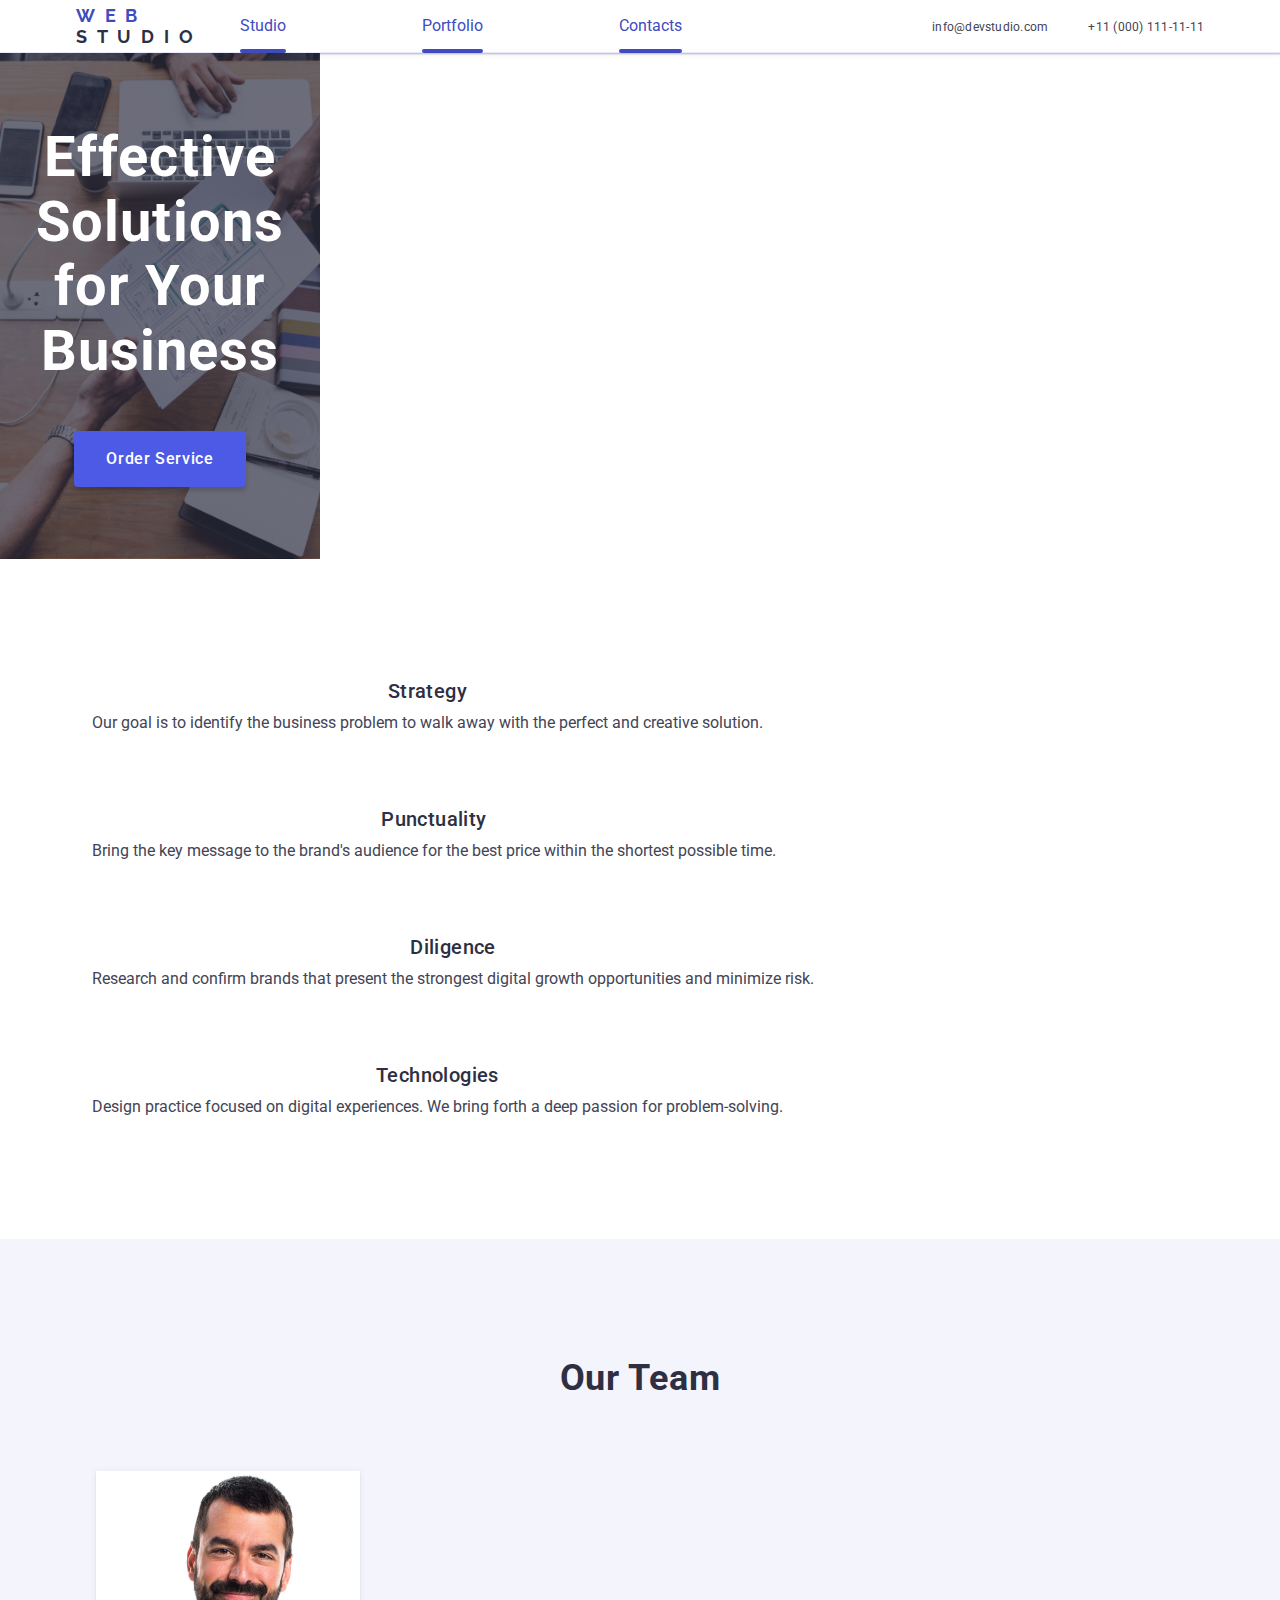
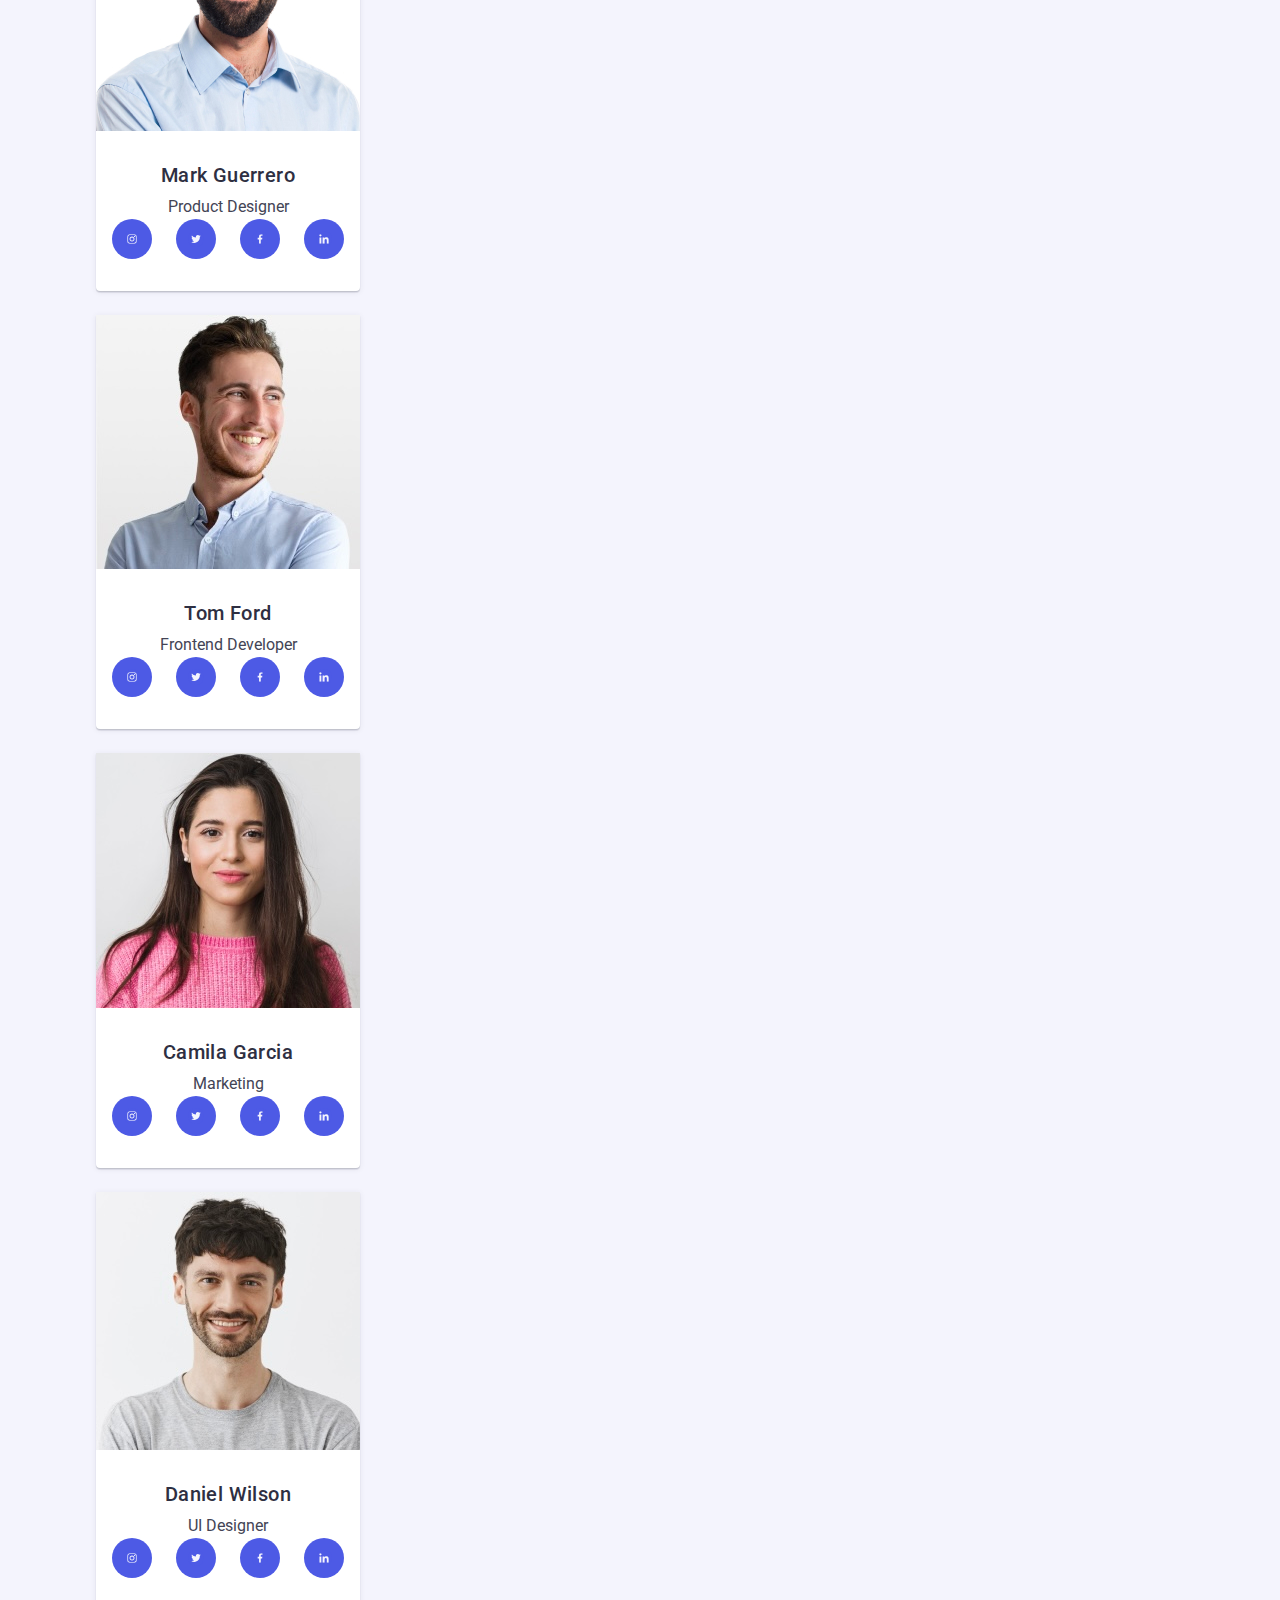
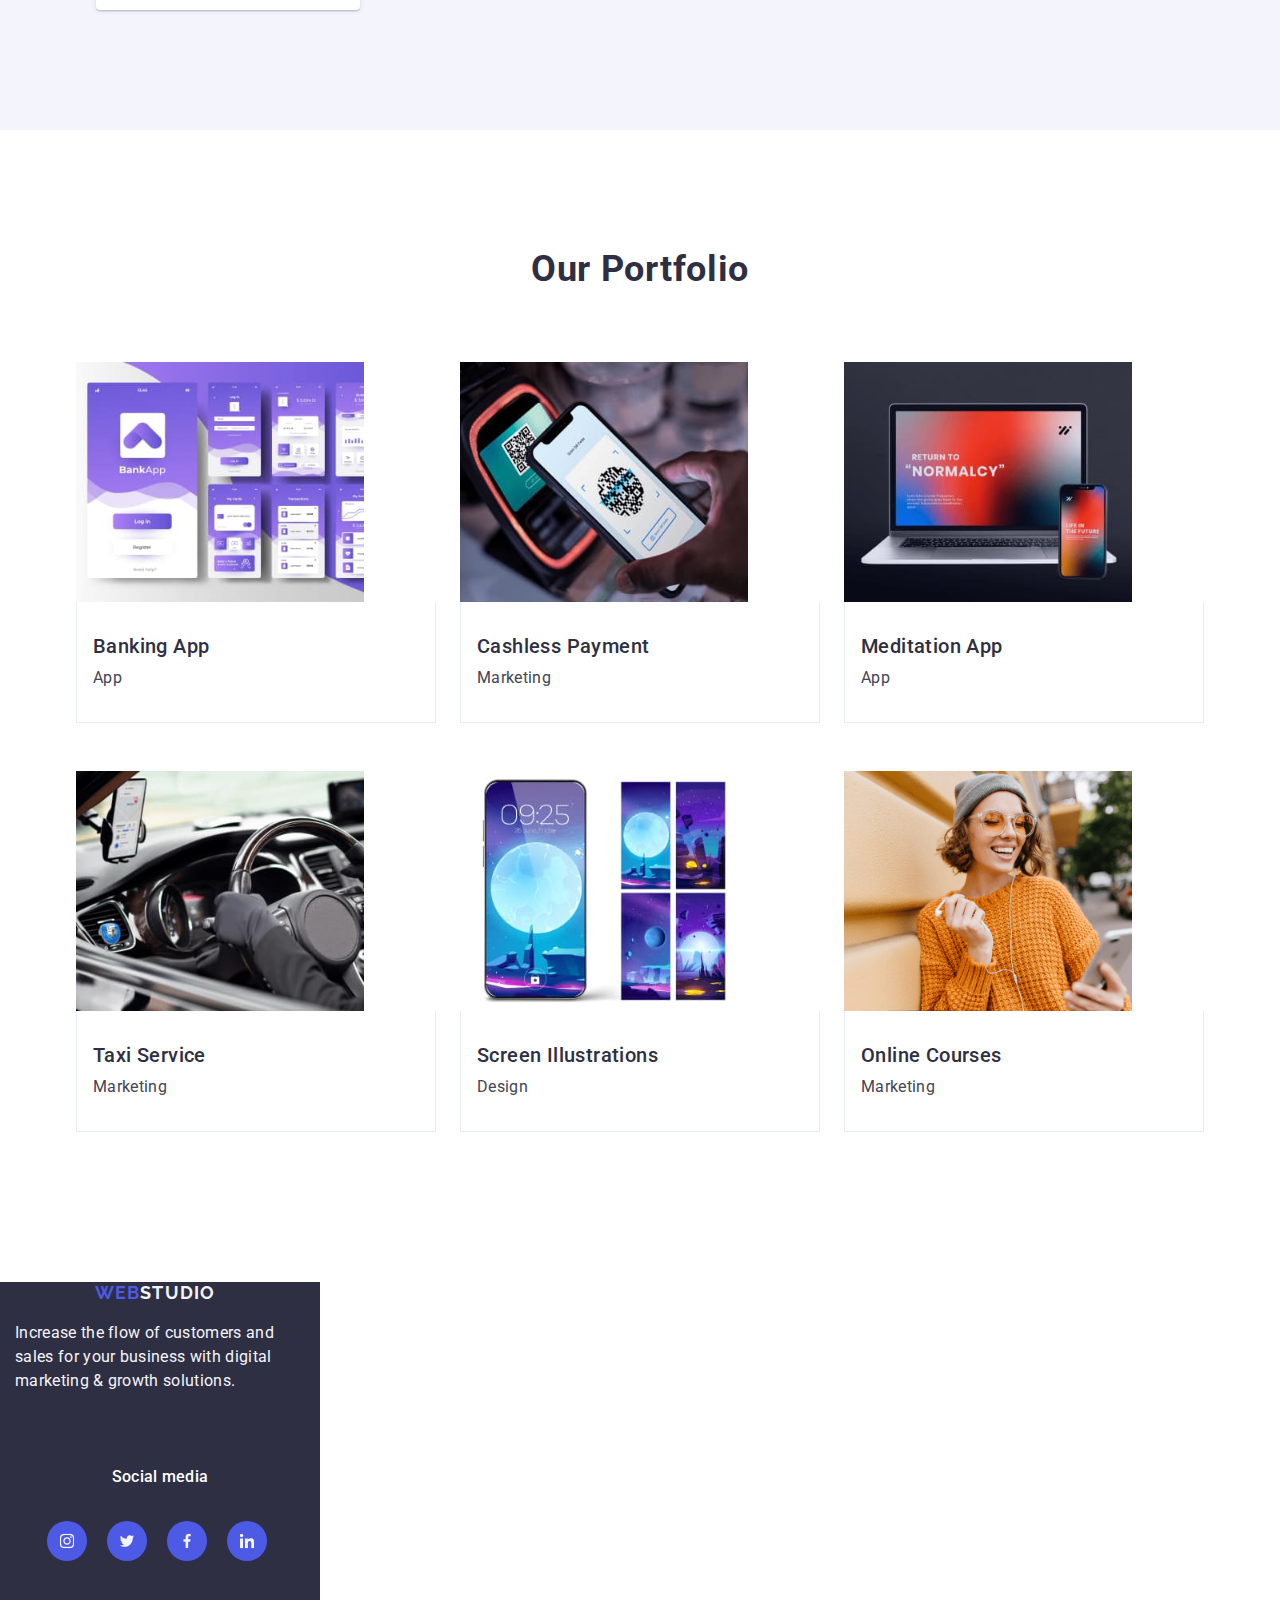
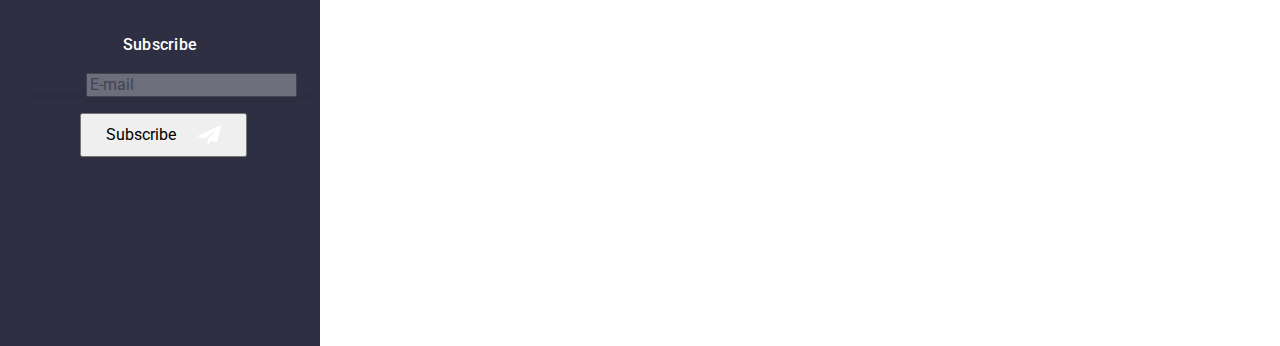
==== index.html @ b5db4ef0 "test" ====
<!DOCTYPE html>
<html lang="en">
  <head>
    <meta charset="UTF-8" />
    <meta name="viewport" content="width=device-width, initial-scale=1.0" />
    <title>WebStudio</title>
    <link rel="preconnect" href="https://fonts.googleapis.com" />
    <link rel="preconnect" href="https://fonts.gstatic.com" crossorigin />
    <link
      href="https://fonts.googleapis.com/css2?family=Raleway:wght@700&family=Roboto:wght@400;500;700&display=swap"
      rel="stylesheet"
    />
    <link
      rel="stylesheet"
      href="https://cdnjs.cloudflare.com/ajax/libs/modern-normalize/2.0.0/modern-normalize.min.css"
    />
    <link rel="stylesheet" href="./css/style.css" />
  </head>
  <body>
    <header class="header">
      <div class="container container-flex">
        <nav class="header-navigation">
          <a class="header-logo" href="./index.html">
            Web
            <span class="span-studio">Studio</span>
          </a>
          <ul class="header-list" style="margin: 0; padding: 0">
            <li class="header-item">
              <a class="header-link current" href="./index.html">Studio</a>
            </li>
            <li class="header-item">
              <a class="header-link current" href="">Portfolio</a>
            </li>
            <li class="header-item">
              <a class="header-link current" href="">Contacts</a>
            </li>
          </ul>
        </nav>
        <address class="address">
          <ul class="address-list">
            <li class="address-item">
              <a class="mailto" href="mailto:info@devstudio.com"
                >info@devstudio.com</a
              >
            </li>
            <li class="address-item">
              <a class="mailto" href="tel:+110001111111">+11 (000) 111-11-11</a>
            </li>
          </ul>
        </address>
        <button type="button" class="open-menu-btn">
          <svg width="24" height="24" viewBox="156 144 24 24">
            <use href="./images/icons.svg#menu"></use>
          </svg>
        </button>
      </div>
    </header>
    <main>
      <section class="section-header">
        <div class="container">
          <h1 class="section_title">
            Effective Solutions <br />for Your Business
          </h1>
          <button class="button-section" type="button">Order Service</button>
        </div>
      </section>
      <section class="section-two">
        <div class="container">
          <h2 class="visually-hidden">Our values</h2>
          <ul class="values-list">
            <li class="list-one">
              <div class="div-svg">
                <svg
                  viewBox="0 0 64 64"
                  width="64"
                  height="64"
                  xmlns="http://www.w3.org/2000/svg"
                >
                  <use href="./images/icons.svg#antena"></use>
                </svg>
              </div>
              <h3 class="values-title">Strategy</h3>
              <p class="values-paragraph">
                Our goal is to identify the business problem to walk away with
                the perfect and creative solution.
              </p>
            </li>
            <li class="list-one">
              <div class="div-svg">
                <svg
                  viewBox="64 0 64 64"
                  width="64"
                  height="64"
                  xmlns="http://www.w3.org/2000/svg"
                >
                  <use href="./images/icons.svg#cosmonaut"></use>
                </svg>
              </div>
              <h3 class="values-title">Punctuality</h3>
              <p class="values-paragraph">
                Bring the key message to the brand's audience for the best price
                within the shortest possible time.
              </p>
            </li>
            <li class="list-one">
              <div class="div-svg">
                <svg
                  viewBox="128 0 64 64"
                  width="64"
                  height="64"
                  xmlns="http://www.w3.org/2000/svg"
                >
                  <use href="./images/icons.svg#clock"></use>
                </svg>
              </div>
              <h3 class="values-title">Diligence</h3>
              <p class="values-paragraph">
                Research and confirm brands that present the strongest digital
                growth opportunities and minimize risk.
              </p>
            </li>
            <li class="list-one">
              <div class="div-svg">
                <svg
                  viewBox="192 0 64 64"
                  width="64"
                  height="64"
                  xmlns="http://www.w3.org/2000/svg"
                >
                  <use href="./images/icons.svg#diagram"></use>
                </svg>
              </div>
              <h3 class="values-title">Technologies</h3>
              <p class="values-paragraph">
                Design practice focused on digital experiences. We bring forth a
                deep passion for problem-solving.
              </p>
            </li>
          </ul>
        </div>
      </section>
      <section class="team-section">
        <div class="container">
          <h2 class="team-header">Our Team</h2>
          <ul class="team-list">
            <li class="team-item">
              <img src="./images/mark.jpg" alt="Mark Guerrero" width="264" />
              <div class="div-s-three">
                <h3 class="values-title">Mark Guerrero</h3>
                <p class="values-paragraph">Product Designer</p>
                <ul class="section-social-media">
                  <li class="li-three">
                    <a class="a-three" href="">
                      <svg
                        class="team-svg"
                        viewBox="0 104 40 40"
                        width="16"
                        height="16"
                      >
                        <use href="./images/icons.svg#instagram2"></use>
                      </svg>
                    </a>
                  </li>
                  <li class="li-three">
                    <a class="a-three" href="">
                      <svg
                        class="team-svg"
                        viewBox="40 104 40 40"
                        width="16"
                        height="16"
                      >
                        <use href="./images/icons.svg#twitter2"></use>
                      </svg>
                    </a>
                  </li>
                  <li class="li-three">
                    <a class="a-three" href="">
                      <svg
                        class="team-svg"
                        viewBox="80 104 40 40"
                        width="16"
                        height="16"
                      >
                        <use href="./images/icons.svg#facebook2"></use>
                      </svg>
                    </a>
                  </li>
                  <li class="li-three">
                    <a class="a-three" href="">
                      <svg
                        class="team-svg"
                        viewBox="120 104 40 40"
                        width="16"
                        height="16"
                      >
                        <use href="./images/icons.svg#linkedin2"></use>
                      </svg>
                    </a>
                  </li>
                </ul>
              </div>
            </li>
            <li class="team-item">
              <img src="./images/tom.jpg" alt="Tom Ford" width="264" />
              <div class="div-s-three">
                <h3 class="values-title">Tom Ford</h3>
                <p class="values-paragraph">Frontend Developer</p>
                <ul class="section-social-media">
                  <li class="li-three">
                    <a class="a-three" href="">
                      <svg
                        class="team-svg"
                        viewBox="0 104 40 40"
                        width="16"
                        height="16"
                      >
                        <use href="./images/icons.svg#instagram2"></use>
                      </svg>
                    </a>
                  </li>
                  <li class="li-three">
                    <a class="a-three" href="">
                      <svg
                        class="team-svg"
                        viewBox="40 104 40 40"
                        width="16"
                        height="16"
                      >
                        <use href="./images/icons.svg#twitter2"></use>
                      </svg>
                    </a>
                  </li>
                  <li class="li-three">
                    <a class="a-three" href="">
                      <svg
                        class="team-svg"
                        viewBox="80 104 40 40"
                        width="16"
                        height="16"
                      >
                        <use href="./images/icons.svg#facebook2"></use>
                      </svg>
                    </a>
                  </li>
                  <li class="li-three">
                    <a class="a-three" href="">
                      <svg
                        class="team-svg"
                        viewBox="120 104 40 40"
                        width="16"
                        height="16"
                      >
                        <use href="./images/icons.svg#linkedin2"></use>
                      </svg>
                    </a>
                  </li>
                </ul>
              </div>
            </li>
            <li class="team-item">
              <img src="./images/camila.jpg" alt="Camila Garcia" width="264" />
              <div class="div-s-three">
                <h3 class="values-title">Camila Garcia</h3>
                <p class="values-paragraph">Marketing</p>
                <ul class="section-social-media">
                  <li class="li-three">
                    <a class="a-three" href="">
                      <svg
                        class="team-svg"
                        viewBox="0 104 40 40"
                        width="16"
                        height="16"
                      >
                        <use href="./images/icons.svg#instagram2"></use>
                      </svg>
                    </a>
                  </li>
                  <li class="li-three">
                    <a class="a-three" href="">
                      <svg
                        class="team-svg"
                        viewBox="40 104 40 40"
                        width="16"
                        height="16"
                      >
                        <use href="./images/icons.svg#twitter2"></use>
                      </svg>
                    </a>
                  </li>
                  <li class="li-three">
                    <a class="a-three" href="">
                      <svg
                        class="team-svg"
                        viewBox="80 104 40 40"
                        width="16"
                        height="16"
                      >
                        <use href="./images/icons.svg#facebook2"></use>
                      </svg>
                    </a>
                  </li>
                  <li class="li-three">
                    <a class="a-three" href="">
                      <svg
                        class="team-svg"
                        viewBox="120 104 40 40"
                        width="16"
                        height="16"
                      >
                        <use href="./images/icons.svg#linkedin2"></use>
                      </svg>
                    </a>
                  </li>
                </ul>
              </div>
            </li>
            <li class="team-item">
              <img src="./images/daniel.jpg" alt="Daniel Wilson" width="264" />
              <div class="div-s-three">
                <h3 class="values-title">Daniel Wilson</h3>
                <p class="values-paragraph">UI Designer</p>
                <ul class="section-social-media">
                  <li class="li-three">
                    <a class="a-three" href="">
                      <svg
                        class="team-svg"
                        viewBox="0 104 40 40"
                        width="16"
                        height="16"
                      >
                        <use href="./images/icons.svg#instagram2"></use>
                      </svg>
                    </a>
                  </li>
                  <li class="li-three">
                    <a class="a-three" href="">
                      <svg
                        class="team-svg"
                        viewBox="40 104 40 40"
                        width="16"
                        height="16"
                      >
                        <use href="./images/icons.svg#twitter2"></use>
                      </svg>
                    </a>
                  </li>
                  <li class="li-three">
                    <a class="a-three" href="">
                      <svg
                        class="team-svg"
                        viewBox="80 104 40 40"
                        width="16"
                        height="16"
                      >
                        <use href="./images/icons.svg#facebook2"></use>
                      </svg>
                    </a>
                  </li>
                  <li class="li-three">
                    <a class="a-three" href="">
                      <svg
                        class="team-svg"
                        viewBox="120 104 40 40"
                        width="16"
                        height="16"
                      >
                        <use href="./images/icons.svg#linkedin2"></use>
                      </svg>
                    </a>
                  </li>
                </ul>
              </div>
            </li>
          </ul>
        </div>
      </section>
      <section class="section-four">
        <div class="container">
          <h2 class="portfolio-header">Our Portfolio</h2>
          <ul class="portfolio-list">
            <li class="portfolio-item">
              <div class="div-pictures">
                <img
                  class="img-four"
                  src="./images/img_app.jpg"
                  alt="Banking App"
                  width="360"
                />
                <p class="p-img">
                  14 Stylish and User-Friendly App Design Concepts · Task
                  Manager App · Calorie Tracker App · Exotic Fruit Ecommerce App
                  · Cloud Storage App
                </p>
              </div>
              <div class="container-li">
                <h3 class="portfolio-title">Banking App</h3>
                <p class="portfolio-paragraph">App</p>
              </div>
            </li>
            <li class="portfolio-item">
              <div class="div-pictures">
                <img
                  class="img-four"
                  src="./images/img_banking.jpg"
                  alt="Cashless Payment"
                  width="360"
                />
                <p class="p-img">
                  14 Stylish and User-Friendly App Design Concepts · Task
                  Manager App · Calorie Tracker App · Exotic Fruit Ecommerce App
                  · Cloud Storage App
                </p>
              </div>
              <div class="container-li">
                <h3 class="portfolio-title">Cashless Payment</h3>
                <p class="portfolio-paragraph">Marketing</p>
              </div>
            </li>
            <li class="portfolio-item">
              <div class="div-pictures">
                <img
                  class="img-four"
                  src="./images/img_meditation.jpg"
                  alt="Meditation App"
                  width="360"
                />
                <p class="p-img">
                  14 Stylish and User-Friendly App Design Concepts · Task
                  Manager App · Calorie Tracker App · Exotic Fruit Ecommerce App
                  · Cloud Storage App
                </p>
              </div>
              <div class="container-li">
                <h3 class="portfolio-title">Meditation App</h3>
                <p class="portfolio-paragraph">App</p>
              </div>
            </li>
            <li class="portfolio-item">
              <div class="div-pictures">
                <img
                  class="img-four"
                  src="./images/img_taxi.jpg"
                  alt="Taxi Service"
                  width="360"
                />
                <p class="p-img">
                  14 Stylish and User-Friendly App Design Concepts · Task
                  Manager App · Calorie Tracker App · Exotic Fruit Ecommerce App
                  · Cloud Storage App
                </p>
              </div>
              <div class="container-li">
                <h3 class="portfolio-title">Taxi Service</h3>
                <p class="portfolio-paragraph">Marketing</p>
              </div>
            </li>
            <li class="portfolio-item">
              <div class="div-pictures">
                <img
                  class="img-four"
                  src="./images/img_phone.jpg"
                  alt="Screen Illustrations"
                  width="360"
                />
                <p class="p-img">
                  14 Stylish and User-Friendly App Design Concepts · Task
                  Manager App · Calorie Tracker App · Exotic Fruit Ecommerce App
                  · Cloud Storage App
                </p>
              </div>
              <div class="container-li">
                <h3 class="portfolio-title">Screen Illustrations</h3>
                <p class="portfolio-paragraph">Design</p>
              </div>
            </li>
            <li class="portfolio-item">
              <div class="div-pictures">
                <img
                  class="img-four"
                  src="./images/img_girl.jpg"
                  alt="Online Courses"
                  width="360"
                />
                <p class="p-img">
                  14 Stylish and User-Friendly App Design Concepts · Task
                  Manager App · Calorie Tracker App · Exotic Fruit Ecommerce App
                  · Cloud Storage App
                </p>
              </div>
              <div class="container-li">
                <h3 class="portfolio-title">Online Courses</h3>
                <p class="portfolio-paragraph">Marketing</p>
              </div>
            </li>
          </ul>
        </div>
      </section>
    </main>
    <footer class="footer">
      <div class="container footer-main">
        <div class="container-footer">
          <a href="./index.html" class="footer-link">
            Web
            <span class="span-studio-footer">Studio</span>
          </a>
          <p class="footer-p">
            Increase the flow of customers and sales for your business with
            digital marketing & growth solutions.
          </p>
        </div>
        <div>
          <p class="footer-div-p">Social media</p>
          <ul class="ul-footer">
            <li class="li-footer">
              <a class="a-footer" href="">
                <svg
                  class="svg-footer"
                  viewBox="0 104 40 40"
                  width="24"
                  height="24"
                  xmlns="http://www.w3.org/2000/svg"
                >
                  <use href="./images/icons.svg#instagram2"></use>
                </svg>
              </a>
            </li>
            <li class="li-footer">
              <a class="a-footer" href="">
                <svg
                  class="svg-footer"
                  viewBox="40 104 40 40"
                  width="24"
                  height="24"
                  xmlns="http://www.w3.org/2000/svg"
                >
                  <use href="./images/icons.svg#twitter2"></use>
                </svg>
              </a>
            </li>
            <li class="li-footer">
              <a class="a-footer" href="">
                <svg
                  class="svg-footer"
                  viewBox="80 104 40 40"
                  width="24"
                  height="24"
                  xmlns="http://www.w3.org/2000/svg"
                >
                  <use href="./images/icons.svg#facebook2"></use>
                </svg>
              </a>
            </li>
            <li class="li-footer">
              <a class="a-footer" href="">
                <svg
                  class="svg-footer"
                  viewBox="120 104 40 40"
                  width="24"
                  height="24"
                  xmlns="http://www.w3.org/2000/svg"
                >
                  <use href="./images/icons.svg#linkedin2"></use>
                </svg>
              </a>
            </li>
          </ul>
        </div>
        <div class="div-subscribe">
          <p class="subscribe">Subscribe</p>
          <form class="form-subscribe">
            <label class="label-footer">
              <input
                name="mail"
                type="email"
                placeholder="E-mail"
                class="mail-input"
              />
            </label>
            <button class="button-subscribe" type="submit">
              Subscribe<svg
                class="subscribe-svg"
                viewBox="0 144 24 24"
                width="24"
                height="24"
              >
                <use href="./images/icons.svg#button"></use>
              </svg>
            </button>
          </form>
        </div>
      </div>
    </footer>
    <!-- <div class="backdrop">
      <div class="modal">
        <button class="button-footer" type="button">
          <svg class="button-svg" viewBox="107 144 8 8" width="8" height="8">
            <use href="./images/icons.svg#close"></use>
          </svg>
        </button>
        <p class="p-modal">Leave your contacts and we will call you back</p>
        <form class="modal-form">
          <div class="div-form">
            <label class="label-name" for="user-name">Name</label>
            <div class="div-input" id="div-user">
              <input
                id="user-name"
                name="user-name"
                type="text"
                class="input-user"
              />
              <svg
                class="input-svg"
                viewBox="24 144 18 18"
                width="18"
                height="24"
              >
                <use href="./images/icons.svg#person"></use>
              </svg>
            </div>
          </div>
          <div class="div-form">
            <label class="label-name" for="phone">Phone</label>
            <div class="div-input">
              <input id="phone" name="phone" type="text" class="input-user" />
              <svg
                class="input-svg"
                viewBox="42 144 18 18"
                width="18"
                height="24"
              >
                <use href="./images/icons.svg#phone"></use>
              </svg>
            </div>
          </div>
          <div class="div-form">
            <label class="label-name" for="email">Email</label>
            <div class="div-input">
              <input id="email" name="email" type="text" class="input-user" />
              <svg
                class="input-svg"
                viewBox="60 144 18 18"
                width="18"
                height="24"
              >
                <use href="./images/icons.svg#mail"></use>
              </svg>
            </div>
          </div>
          <div class="div-form-comment">
            <label for="user-comment" class="label-name">Comment</label>
            <textarea
              id="user-comment"
              name="user-comment"
              placeholder="Text input"
              class="textarea"
            ></textarea>
          </div>
          <div class="div-form-privacy">
            <input
              id="user-privacy"
              type="checkbox"
              value="true"
              name="user-privacy"
              class="visually-hidden"
            />
            <label for="user-privacy" class="label-privacy">
              <span class="span-privacy">
                <svg
                  class="span-svg"
                  viewBox="120 144 16 16"
                  width="10"
                  height="8"
                >
                  <use href="./images/icons.svg#border"></use>
                </svg>
              </span>
              I accept the terms and conditions of the
              <a class="privacy-policy">Privacy Policy</a>
            </label>
          </div>
          <button class="button-form">Send</button>
        </form>
      </div>
    </div> -->
  </body>
</html>
---- css/style.css ----
body {
    font-family: "Roboto", sans-serif;
    background-color: #ffffff;
    color: #434455;
    padding: 0;
    margin: 0;
}

a {text-decoration: none;}

h1,h2,h3,h4,h5,h6,p {
    margin: 0;
}


.header {
    border-bottom: 1px solid #e7e9fc;
    box-shadow: 0 2px 1px rgba(46, 47, 66, 0.08), 0 1px 1px rgba(46, 47, 66, 0.16), 0 1px 6px rgba(46, 47, 66, 0.08);
}

    .container {
        max-width: 320px;
        margin: 0 auto;
        padding: 0 16px;
}

    /* @media screen and (min-width:768px) {
    .container {
        max-width: 768px;
    }

    .header-list {
        display: flex;
        gap: 40px;
    }

    .address {
        display: block;
    }

    .open-menu-btn {
        display: none;
    }

    .header-logo {
        margin-right: 120px;
    }
}

    @media screen and (min-width:1158px) {
    .container {
        max-width: 1158px;
        padding: 0 15px;
    }

    .open-menu-btn {
        display: none;
    }
} */

    /* .container-footer {
        margin-right: 120px;
    } */

    .container-flex {
        display: flex;
        align-items: center;
        justify-content: space-between;
    }

    a.header-link::after {
        content: '';
        width: 100%;
        position: absolute;
        left: 0;
        bottom: -1px;
        height: 4px;
        background-color: #404bbf;
        border-radius: 2px;
    }

    .header-logo {
        font-size: 18px;
        font-weight: 700;
        line-height: 1.17;
        letter-spacing: 0.54em;
        text-transform: uppercase;
        font-family: "Raleway", sans-serif;
        /* margin-right: 76px; */
        position: relative;
        color: #404bbf;
        transition: color 250ms cubic-bezier(0.4, 0, 0.2, 1);
        max-width: 44px;
    }


    .span-studio {
        color: #2e2f42;
        max-width: 71px;
    }

    .header-list {
        /* color: #404bbf;
        font-family: Roboto, sans-serif;
        font-size: 16px;
        font-weight: 500;
        line-height: 1.5;
        letter-spacing: 0.02em; */
        list-style: none;
        display: none;
    }

    .header-item {
        position: relative;
        margin-left: 0;
        margin-right: 20px;
        display: inline-block;
        /*height: 30px;*/
        color: #434455;
    }

    .open-menu-btn {
        padding: 0;
        line-height: 0;
        border-color: transparent;
        cursor: pointer;
        border: none;
    }

    /* .header-link {
        display: block;
        padding: 24px 0;
        position: relative;
        color: #404bbf;
        transition: color 250ms cubic-bezier(0.4, 0, 0.2, 1);
        padding: 17px 0;
    }

    .header-link:hover {
        color: #404bbf;
    }

    .header-link:focus {
        color: #404bbf;
    }
     */

    .header-navigation {
        display: flex;
        align-items: center;
        margin-right: auto;
    }

    address {
        margin-left: auto;
        font-style: normal;
        display: none;
    }

@media screen and (min-width:768px) {
    .container {
        max-width: 768px;
    }

    .header-list {
        display: flex;
        gap: 40px;
    }

    .open-menu-btn {
        display: none;
    }

    .header-logo {
        margin-right: 120px;
    }

    .header-link {
        display: block;
        padding: 24px 0;
        position: relative;
        color: #404bbf;
        transition: color 250ms cubic-bezier(0.4, 0, 0.2, 1);
        padding: 17px 0;
    }

    .header-link:hover {
        color: #404bbf;
    }

    .header-link:focus {
        color: #404bbf;
    }

    .current {
        position: relative;
        color: #404bbf;
        transition: color 250ms cubic-bezier(0.4, 0, 0.2, 1);
    }

    .current ::after {
        content: "";
        position: absolute;
        left: 0;
        bottom: -1px;
        border-color: #404bbf;
        border-radius: 2px;
        height: 4px;
        width: 100%;
    }

    .address {
        list-style: none;
        display: block; 
    }

    .address-list {
        display: flex;
        flex-direction: column;
        gap: 12px;
        list-style: none;
    }

    .address-item {
        position: relative;
        color: #434455;
        transition: color 250ms cubic-bezier(0.4, 0, 0.2, 1);
    }

    .address-item a:visited {
        color: #404bbf;
    }

    .address-item a:hover {
        color: #404bbf;
    }

    .mailto {
        color: #434455;
        font-size: 12px;
        line-height: 1.16;
        letter-spacing: 0.02em;
        transition: color 250ms cubic-bezier(0.4, 0, 0.2, 1);
    }

    .mailto:focus {
        color: #404bbf;
    }

    .mailto:visited {
        color: #404bbf;
    }
}

@media screen and (min-width:1158px) {
    .container {
        max-width: 1158px;
        padding: 0 15px;
    }

    .header-link {
        margin-right: 76px;
    }

    .address-list {
        flex-direction: row;
        gap: 40px;
    }

    .address-item {
        font-size: 16px;
        line-height: 1.5;
    }

    .open-menu-btn {
        display: none;
    }
}
/* first section */
    .section-header {
        color: #ffffff;
        text-align: center;
        font-weight: 700;
        font-size: 36px;
        background: #2e2f42;
        letter-spacing: 0.02em;
        padding-top: 72px;
        padding-bottom: 72px;
        background-image: linear-gradient(rgba(46, 47, 66, 0.7), rgba(46, 47, 66, 0.7)), url(../images/people-office.jpg);
        max-width: 320px;
        background-repeat: no-repeat;
        background-position: center;
        background-size: cover;
    }

    .button-section {
        display: inline-flex;
        border-radius: 4px;
        box-shadow: 0 4px 4px 0 rgba(0, 0, 0, 0.15);
        padding: 16px 32px;
        align-items: flex-start;
        gap: 10px;
        color: #FFF;
        font-style: normal;
        font-weight: 500;
        line-height: 24px;
        letter-spacing: 0.64px;
        font-family: "Roboto", sans-serif;
        font-size: 16px;
        cursor: pointer;
        display: block;
        min-width: 169px;
        height: 56px;
        border: none;
        background-color: #4d5ae5;
        margin: 0 auto;
        transition: background-color 250ms cubic-bezier(0.4, 0, 0.2, 1);
    }

    .button-section:focus, .button-section:hover {
        background-color: #404BBF;
    }

    /* section two */

    .section-two {
        padding-top: 120px;
        padding-bottom: 120px;
    }

    .hidden {
        display: none;
        visibility: hidden;
    }

    .values-list {
        list-style: none;
        display: inline-flex;
        flex-direction: column;
        align-items: flex-start;
        gap: 72px;
    }

    .div-svg {
        display: none;
    }

    .list-one {
        margin: 0 16px;
    }

    ul {
        margin: 0;
        padding: 0;
    }

    .team-list {
        display: inline-flex;
        flex-direction: column;
        list-style: none;
        gap: 24px;
        margin: 0 20px;
    }
    

    .visually-hidden {
        position: absolute;
        width: 1px;
        height: 1px;
        margin: 1px;
        border: 0;
        padding: 0;
        white-space: nowrap;
        clip-path: inset(100%);
        clip: rect(0 0 0 0);
        overflow: hidden;
    }

    .values-title {
        font-weight: 500;
        font-size: 20px;
        line-height: 1.2;
        letter-spacing: 0.02em;
        color:#2e2f42;
        margin-bottom: 8px;
        text-align: center;
    }

    .values-paragraph {
        font-size: 16px;
        line-height: 1.5;
    }

    /* section three */

    .a-three {
        width: 100%;
        height: 100%;
        background-color: #4d5ae5;
        border-radius: 50%;
        display: flex;
        align-items: center;
        justify-content: center;
        transition: background-color 250ms cubic-bezier(0.4, 0, 0.2, 1);
    }

    .a-three:hover, .a-three:focus {
        background-color: #404bbf;
    }

    /*.values-item {*/
    /*    background-color: #FFFFFF;*/
    /*    border-radius: 0 0 4px 4px;*/
    /*    box-shadow: 0 2px 1px 0 rgba(46, 47, 66, 0.08), 0 1px 1px 0 rgba(46, 47, 66, 0.16), 0 1px 6px 0 rgba(46, 47, 66, 0.08);*/
    /*}*/

    .h3-team {
        font-weight: 500;
        font-size: 20px;
        line-height: 1.2;
        letter-spacing: 0.02em;
        color: #2e2f42;
    }

    /*.values-item h3, .values-item p {*/
    /*    text-align: center;*/
    /*    font-size: 16px;*/
    /*}*/

    .team-header {
        color: #2E2F42;
        text-align: center;
        font-family: Roboto, sans-serif;
        font-style: normal;
        font-weight: 700;
        text-transform: capitalize;
        line-height: 1.11;
        letter-spacing: 0.02em;
        font-size: 36px;
        margin-bottom: 72px;
    }

    .team-svg {
        fill: #f4f4fd;
    }

    .portfolio-header {
        color: #2E2F42;
        text-align: center;
        font-family: Roboto, sans-serif;
        font-size: 36px;
        font-style: normal;
        font-weight: 700;
        /*line-height: 40px;*/
        letter-spacing: 0.72px;
        text-transform: capitalize;
        line-height: 1.11;
        margin-bottom: 72px;
    }

    .team-workers{
        display: inline-flex;
        padding-bottom: 32px;
        justify-content: center;
        align-items: center;
        gap: 32px;
    }

    .img-four {
        max-width: 288px;
    }

    .footer {
        color: #ffffff;
        letter-spacing: 0.07em;
        background: #2e2f42;
        min-height: 664px;
        max-width: 320px;
    }

    .footer-link {
        margin-top: 30px;
        margin-left: 80px;
        display: flex;
        color: #4D5AE5;
        font-size: 18px;
        font-weight: 700;
        font-family: "Raleway", sans-serif;
        text-transform: uppercase;
        line-height: 1.17;
        margin-bottom: 18px;
    }

    .footer-div-p {
        text-align: center;
        justify-content: center;
        margin-top: 72px;
    }

   .footer-p {
       color: #F4F4FD;
       font-family: Roboto;
       font-size: 16px;
       font-style: normal;
       font-weight: 400;
       line-height: 24px;
       letter-spacing: 0.32px;
   }

    .team-section {
        background: #F4F4FD;
        padding: 120px 0;
    }

    .div-s-three {
        padding: 32px 0;
    }

    .section-four {
        padding-top: 120px;
        padding-bottom: 120px;
    }

    .portfolio-list {
        display: flex;
        flex-wrap: wrap;
        list-style: none;
        gap: 24px;
        column-gap: 24px;
        row-gap: 48px;
    }

    .portfolio-item {
        flex-basis: calc((100% - 48px) / 3);
        transition: box-shadow 250ms cubic-bezier(0.4, 0, 0.2, 1);
    }

    .portfolio-item:hover {
        box-shadow: 0 1px 6px rgba(46, 47, 66, 0.08), 0 1px 1px rgba(46, 47, 66, 0.16), 0 2px 1px rgba(46, 47, 66, 0.08);
    }

    .portfolio-item:hover .p-img {
        transform: translateY(0%);
    }

    .div-pictures {
        position: relative;
        overflow: hidden;
        transition: box-shadow 250ms cubic-bezier(0.4, 0, 0.2, 1);
    }

    .p-img {
        position: absolute;
        top: 0;
        font-size: 16px;
        line-height: 1.5;
        letter-spacing: 0.02em;
        color: #f4f4fd;
        padding: 40px 32px;
        background-color: #4d5ae5;
        height: 100%;
        width: 100%;
        transform: translateY(100%);
        transition: transform 250ms cubic-bezier(0.4, 0, 0.2, 1);
    }

    .container-li {
        padding: 32px 16px;
        border: 1px solid #e7e9fc;
        border-top: none;
    }

    .portfolio-title {
        color: #2E2F42;
        font-family: Roboto, sans-serif;
        font-size: 20px;
        font-style: normal;
        font-weight: 500;
        line-height: 24px;
        letter-spacing: 0.4px;
        margin-bottom: 8px;
    }

    .portfolio-paragraph {
        color: #434455;
        font-family: Roboto, sans-serif;
        font-size: 16px;
        font-style: normal;
        font-weight: 400;
        line-height: 24px;
        letter-spacing: 0.32px;
    }

    .span-studio-footer {
        color: #f4f4fd;
        /*display: inline-block;*/
    }

    .section_title {
        font-size: 56px;
        letter-spacing: 0.02em;
        max-width: 496px;
        margin: 0 auto 48px;
    }

    .tel {
        color: #434455;
    }

    .team-item {
        background-color: #FFFFFF;
        text-align: center;
        border-radius: 0 0 4px 4px;
        flex-basis: calc((100% - 72px) / 4);
        box-shadow: 0 1px 6px rgba(46, 47, 66, 0.08), 0 1px 1px rgba(46, 47, 66, 0.16), 0 2px 1px rgba(46, 47, 66, 0.08);
    }


    img {
        display: block;
    }

    .footer-div-p {
        font-weight: 500;
        font-size: 16px;
        line-height: 1.5;
        letter-spacing: 0.02em;
        color: #FFFFFF;
        margin-bottom: 16px;
    }

    .ul-footer {
        margin-top: 16px;
        margin-left: 45px;
        margin-right: 45px;
        list-style: none;
    }

    .li-footer {
        width: 40px;
        height: 40px;
    }

    .a-footer {
        width: 100%;
        height: 100%;
        background-color: #4d5ae5;
        border-radius: 50%;
        display: flex;
        align-items: center;
        justify-content: center;
        transition: background-color 250ms cubic-bezier(0.4, 0, 0.2, 1);
    }



    .section-social-media {
        display: flex;
        /*gap: 16px;*/
        list-style: none;
        justify-content: center;
        gap: 24px;
    }

    .li-three {
        width: 40px;
        height: 40px;
        transition: background-color 250ms cubic-bezier(0.4, 0, 0.2, 1);
    }

    .a-footer:hover {
        background-color: #31d0aa;
    }

    .a-footer:focus {
        background-color: #31d0aa;
    }

    .svg-footer {
        fill: #f4f4fd;
    }

    .label-footer {
        border-radius: 4px;
        border: 1px solid var(--WHITE, #FFF);
        opacity: 0.3;
        box-shadow: 0px 4px 4px 0px rgba(0, 0, 0, 0.15);
        background-color: transparent;
        width: 100%;
        height: 40px;
        border: 1px solid rgba(46, 47, 66, 0.4);
        padding-left: 38px;
        outline: transparent;
        transition: border-color 250ms cubic-bezier(0.4, 0, 0.2, 1);
        width: 256px;
        height: 58px;
        margin: 0 16px;
        gap: 26px;
    }

    .backdrop {
        position: fixed;
        top: 0;
        left: 0;
        width: 100%;
        height: 100%;
        background-color: rgba(46, 47, 66, 0.4);
        transition: opacity 250ms cubic-bezier(0.4, 0, 0.2, 1), visibility 250ms cubic-bezier(0.4, 0, 0.2, 1);
        max-width: 288px;
        max-height: 623px;
    }

    .modal {
        position: absolute;
        top: 50%;
        left: 50%;
        transform: translate(-50%, -50%) scale(1);
        width: 408px;
        min-height: 584px;
        background: #fcfcfc;
        box-shadow: 0 1px 1px rgba(0, 0, 0, 0.14), 0 1px 3px rgba(0, 0, 0, 0.12), 0 2px 1px rgba(0, 0, 0, 0.2);
        border-radius: 4px;
        transition: transform 250ms cubic-bezier(0.4, 0, 0.2, 1);
        padding: 72px 24px 24px 24px;
    }

    .button-footer {
        position: absolute;
        top: 24px;
        right: 24px;
        width: 24px;
        height: 24px;
        border-radius: 50%;
        display: flex;
        align-items: center;
        justify-content: center;
        background-color: #e7e9fc;
        border: 1px solid rgba(0, 0, 0, 0.1);
        padding: 0;
        cursor: pointer;
        transition: background-color 250ms cubic-bezier(0.4, 0, 0.2, 1), border 250ms cubic-bezier(0.4, 0, 0.2, 1);
    }

.button-footer:hover {
    background-color: #404bbf;
    border: none;
    fill: #ffffff;
}

.button-footer:focus {
    background-color: #404bbf;
    border: none;
    fill: #ffffff;
}


.button-svg {
    transition: fill 250ms cubic-bezier(0.4, 0, 0.2, 1);
}

.button-svg:hover, .button-svg:focus {
    fill: #ffffff;
}

.p-modal {
    font-weight: 500;
    font-size: 16px;
    line-height: 1.5;
    text-align: center;
    letter-spacing: 0.02em;
    color: #2E2F42;
    margin-bottom: 16px;
}

.div-form {
    margin-bottom: 8px;
}

.div-form-comment {
    margin-bottom: 16px;
}

.div-form-privacy {
    margin-bottom: 24px;
}

.label-name {
    font-size: 12px;
    line-height: 1.17;
    letter-spacing: 0.04em;
    color: #8e8f99;
    display: block;
    margin-bottom: 4px;
    margin-right: 16px;
    margin-left: 16px;
    width: 256px;
}

.div-input {
    position: relative;
}

.input-user {
    width: 100%;
    height: 40px;
    border: 1px solid rgba(46, 47, 66, 0.4);
    border-radius: 4px;
    background-color: transparent;
    padding-left: 38px;
    outline: transparent;
    transition: border-color 250ms cubic-bezier(0.4, 0, 0.2, 1);
    width: 256px;
    height: 58px;
    margin: 0 16px;
    gap: 26px;
}

.input-user:focus {
    border-color: #4D5AE5;
}

#user-name:focus ~ .input-svg {
    fill: #4D5AE5;
}

.input-svg {
    position: absolute;
    left: 16px;
    top: 50%;
    transform: translateY(-50%);
    transition: fill 250ms cubic-bezier(0.4, 0, 0.2, 1);
    fill: #2E2F42;
}

.fourth-div {
    margin-bottom: 16px;
}

.textarea {
    width: 100%;
    height: 120px;
    font-size: 12px;
    line-height: 1.17;
    letter-spacing: 0.04em;
    color: rgba(46, 47, 66, 0.4);
    border: 1px solid rgba(46, 47, 66, 0.4);
    border-radius: 4px;
    background-color: transparent;
    padding: 8px 16px;
    outline: transparent;
    resize: none;
    transition: border-color 250ms cubic-bezier(0.4, 0, 0.2, 1);
}

.textarea:focus {
    border-color: #4D5AE5;
}

.fifth-div {
    margin-bottom: 24px;
}

.label-privacy {
    font-size: 12px;
    line-height: 1.17;
    letter-spacing: 0.04em;
    color: #8e8f99;
    font-family: "Roboto", sans-serif;
    font-style: normal;
    font-weight: 400;
}

.span-privacy {
    width: 16px;
    height: 16px;
    border: 1px solid rgba(46, 47, 66, 0.4);
    border-radius: 2px;
    transition: background-color 250ms cubic-bezier(0.4, 0, 0.2, 1), border 250ms cubic-bezier(0.4, 0, 0.2, 1), fill 250ms cubic-bezier(0.4, 0, 0.2, 1);
    display: inline-flex;
    align-items: center;
    justify-content: center;
    fill: transparent;
}

/*.span-privacy:checked {*/
/*    background-color: #404bbf;*/
/*    border: none;*/
/*    fill: #F4F4FD;*/
/*}*/

.privacy-policy {
    font-family: "Roboto", sans-serif;
    font-size: 12px;
    font-weight: 400;
    line-height: 16px;
    letter-spacing: 0.04em;
    text-decoration-line: underline;
    color: #4d5ae5;
}

.button-form {
    padding: 16px 32px;
    display: block;
    min-width: 169px;
    height: 56px;
    font-family: "Roboto", sans-serif;
    font-size: 16px;
    font-weight: 500;
    line-height: 1.5;
    letter-spacing: 0.04em;
    color: #ffffff;
    cursor: pointer;
    background-color: #4D5AE5;
    border: none;
    transition: background-color 250ms cubic-bezier(0.4, 0, 0.2, 1);
    justify-content: center;
    align-items: center;
    margin-bottom: 24px;
    margin-right: 120px;
    margin-left: 95px;
}

.span-svg {
    /*background-color: #404BBF;*/
    border: none;
    fill: #F4F4FD;
    width: 16px;
    height: 16px;
    flex-shrink: 0;
}

#user-privacy:checked ~ label .span-privacy {
    background-color: #404BBF;
    border: none;
    fill: #F4F4FD;
}

.subscribe {
    margin-top: 72px;
    text-align: center;
    justify-content: center;
    font-weight: 500;
    font-size: 16px;
    line-height: 1.5;
    letter-spacing: 0.02em;
    color: #ffffff;
    margin-bottom: 16px;
}

/* .form-subscribe {
    display: flex;
    gap: 24px;
} */

.mail-input {
    margin-left: 16px;
    margin-right: 16px;
}

.placeholder {
    color: #ffffff;
}

.button-subscribe {
    margin-top: 16px;
    display: inline-flex;
    padding: 8px 24px;
    justify-content: center;
    align-items: center;
    gap: 5px;
    margin-left: 65px;
}

.subscribe-svg {
    margin-left: 16px;
}

.ul-footer {
    display: inline-flex;
    margin-top: 16px;
    margin-left: 32px;
    margin-right: 32px;
    list-style: none;
    gap: 20px;
    justify-content: center;
}
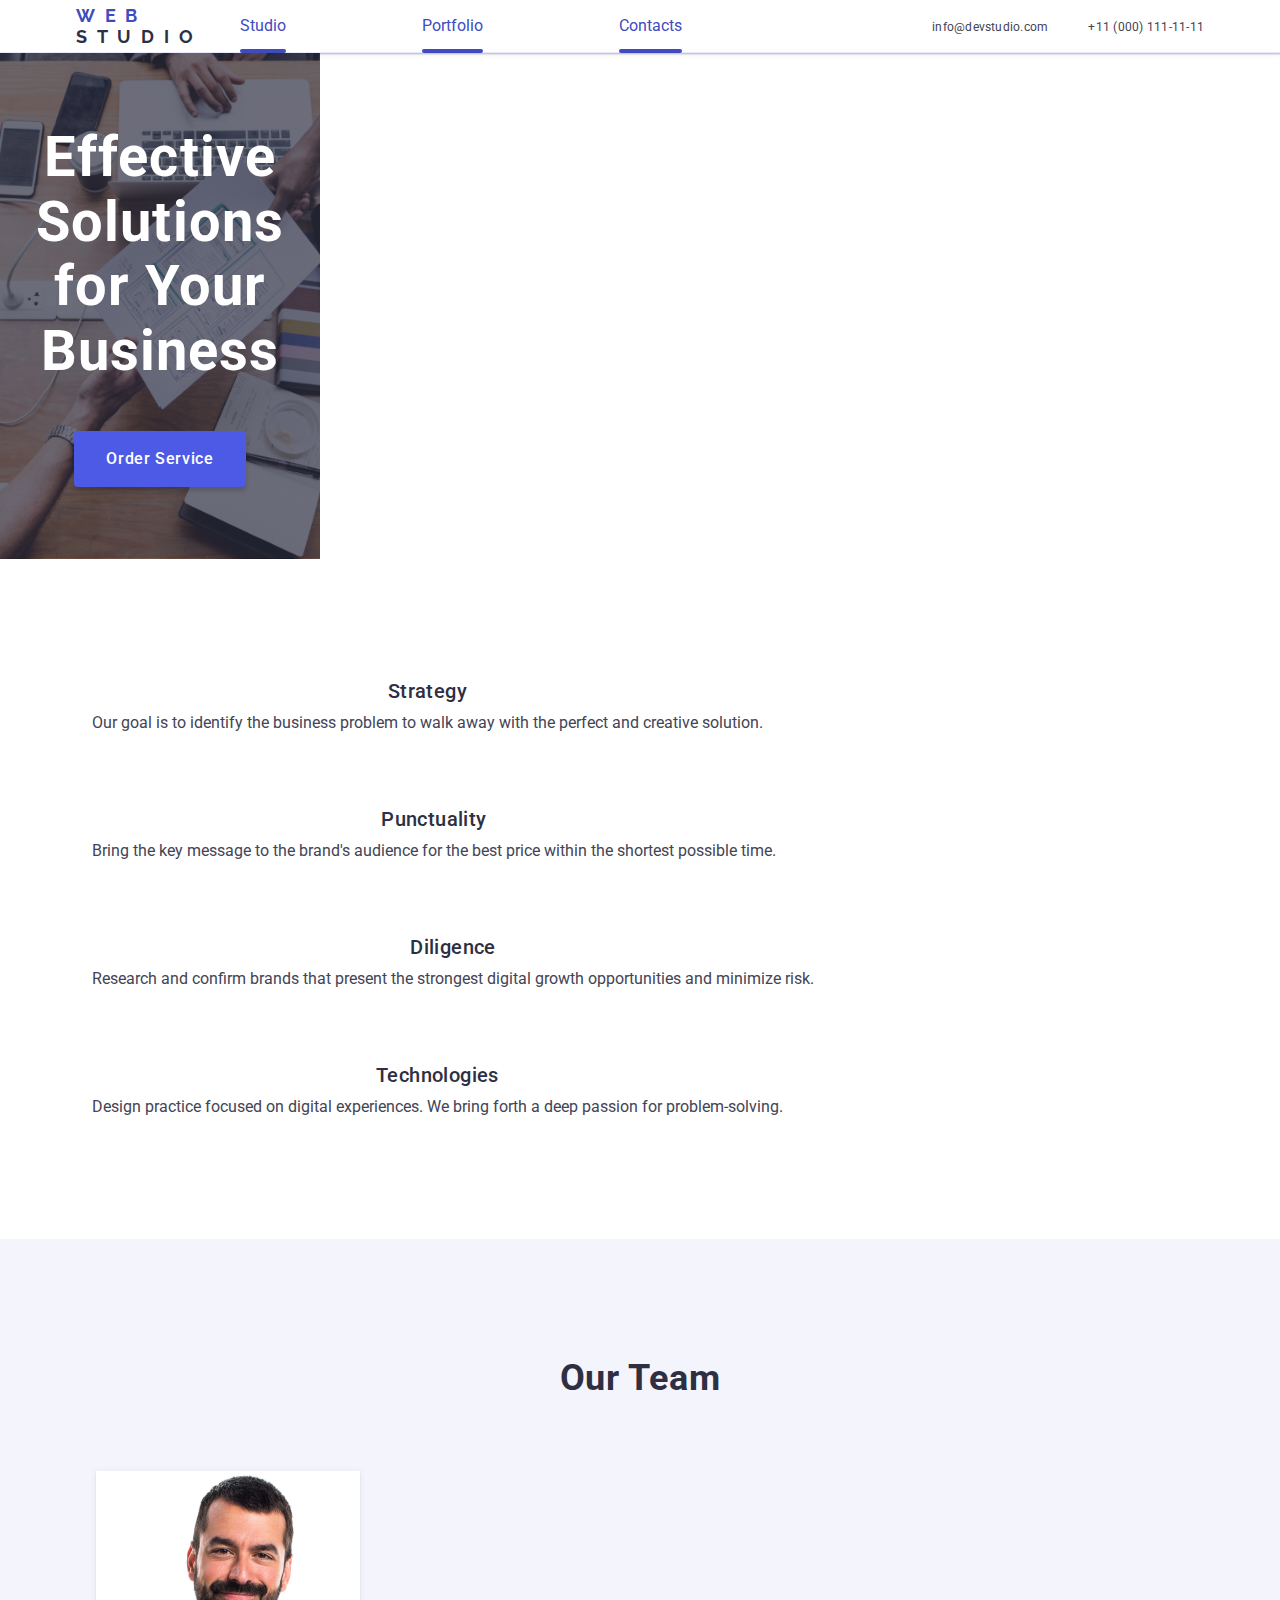
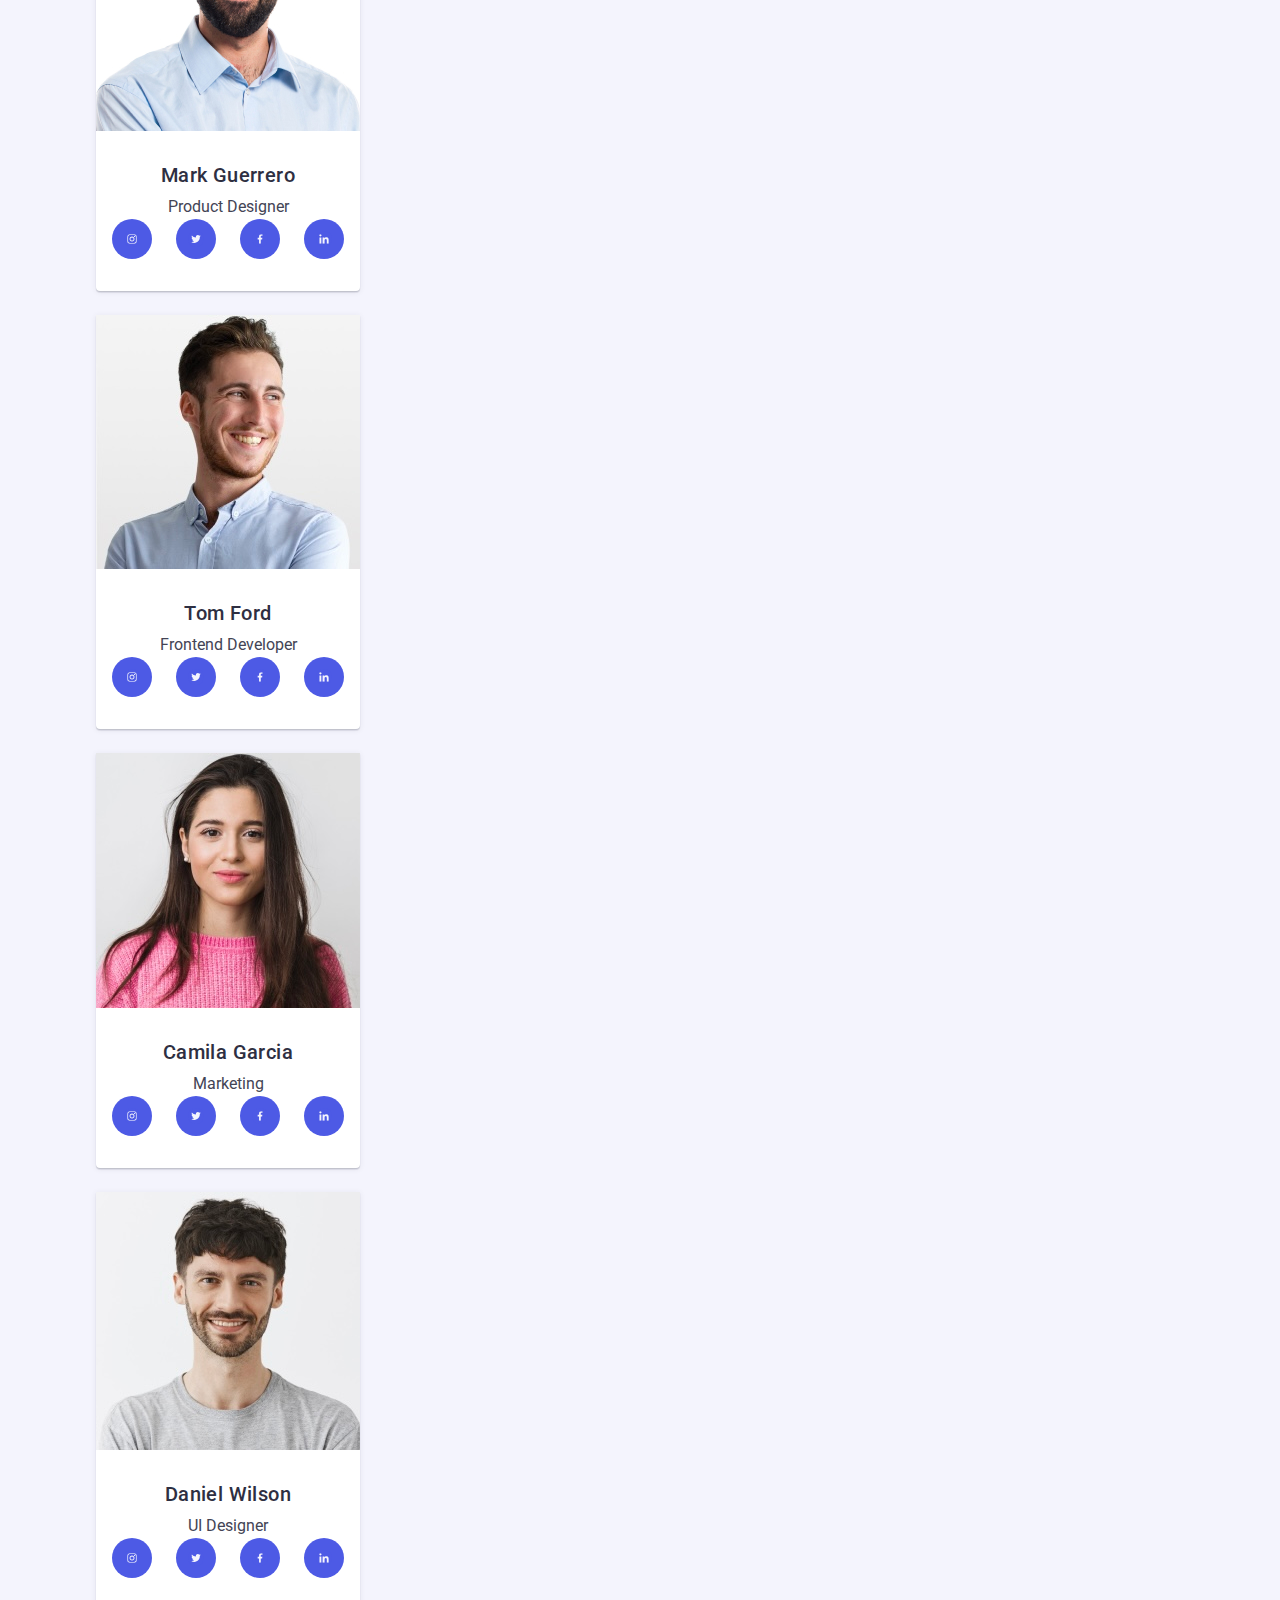
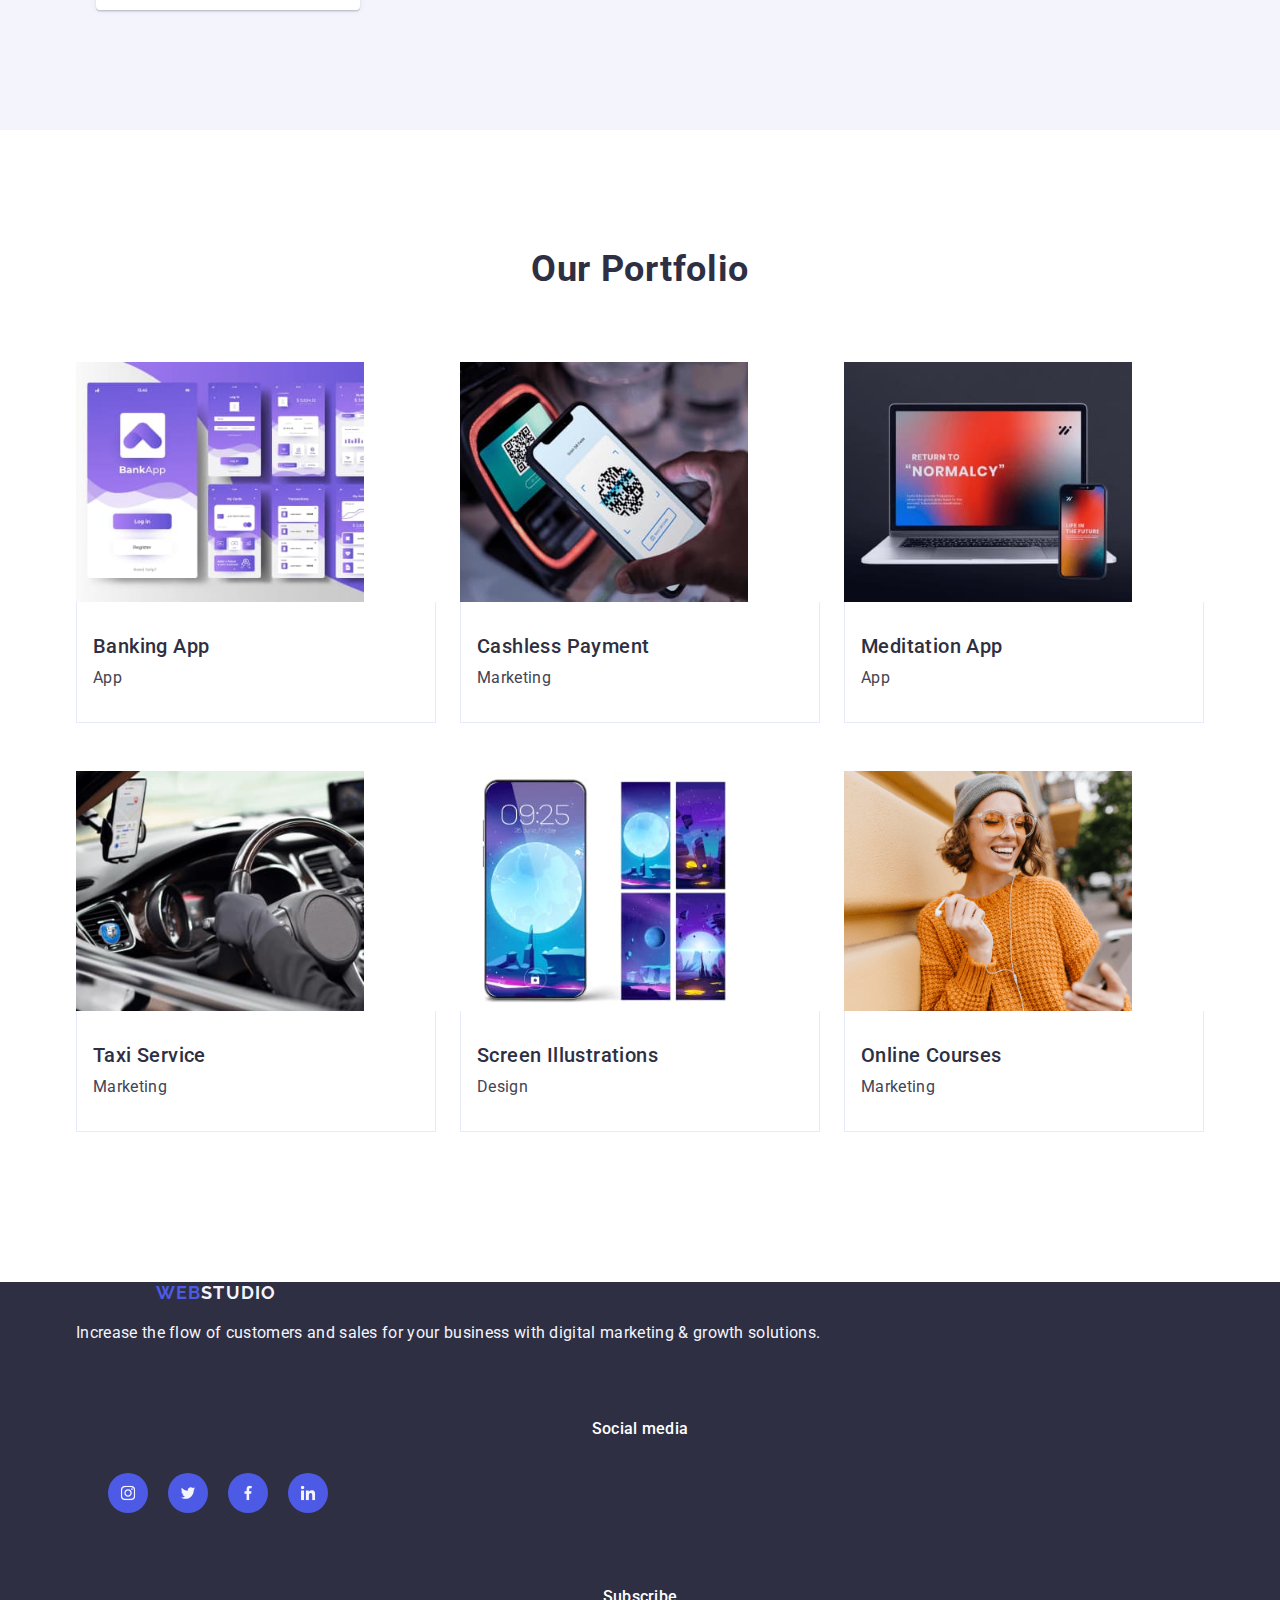
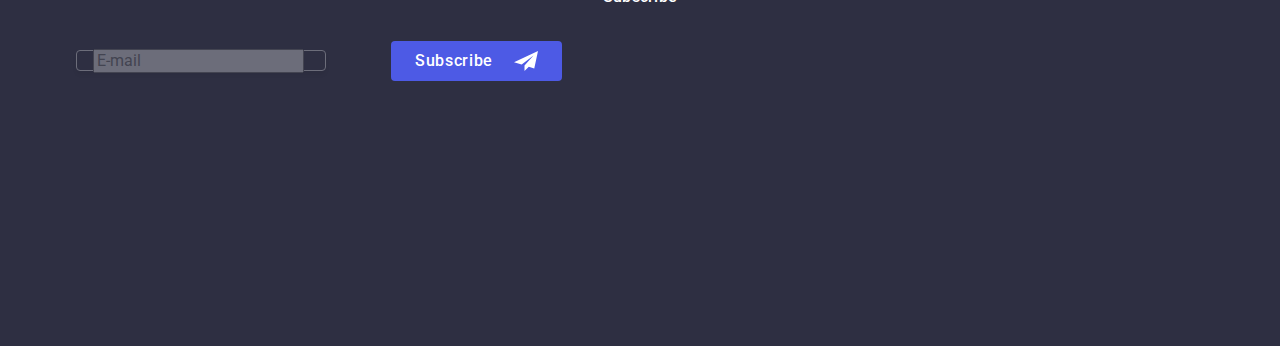
==== commit 7b3f63bf: "test" ====
--- a/index.html
+++ b/index.html
@@ -55,6 +55,9 @@
         </button>
       </div>
     </header>
+    <div class="backdrop-menu">
+      <div class="modal-menu"></div>
+    </div>
     <main>
       <section class="section-header">
         <div class="container">
--- a/css/style.css
+++ b/css/style.css
@@ -474,8 +474,7 @@
         color: #ffffff;
         letter-spacing: 0.07em;
         background: #2e2f42;
-        min-height: 664px;
-        max-width: 320px;
+        height: 664px;
     }
 
     .footer-link {
@@ -505,6 +504,7 @@
        font-weight: 400;
        line-height: 24px;
        letter-spacing: 0.32px;
+       margin-bottom: 72px;
    }
 
     .team-section {
@@ -686,16 +686,6 @@
         opacity: 0.3;
         box-shadow: 0px 4px 4px 0px rgba(0, 0, 0, 0.15);
         background-color: transparent;
-        width: 100%;
-        height: 40px;
-        border: 1px solid rgba(46, 47, 66, 0.4);
-        padding-left: 38px;
-        outline: transparent;
-        transition: border-color 250ms cubic-bezier(0.4, 0, 0.2, 1);
-        width: 256px;
-        height: 58px;
-        margin: 0 16px;
-        gap: 26px;
     }
 
     .backdrop {
@@ -962,6 +952,7 @@
 }
 
 .button-subscribe {
+    color: #FFF;
     margin-top: 16px;
     display: inline-flex;
     padding: 8px 24px;
@@ -969,6 +960,16 @@
     align-items: center;
     gap: 5px;
     margin-left: 65px;
+    border-radius: 4px;
+    background: #4D5AE5;
+    border: none;
+    text-align: center;
+    font-family: Roboto;
+    font-size: 16px;
+    font-style: normal;
+    font-weight: 500;
+    line-height: 24px;
+    letter-spacing: 0.64px;
 }
 
 .subscribe-svg {
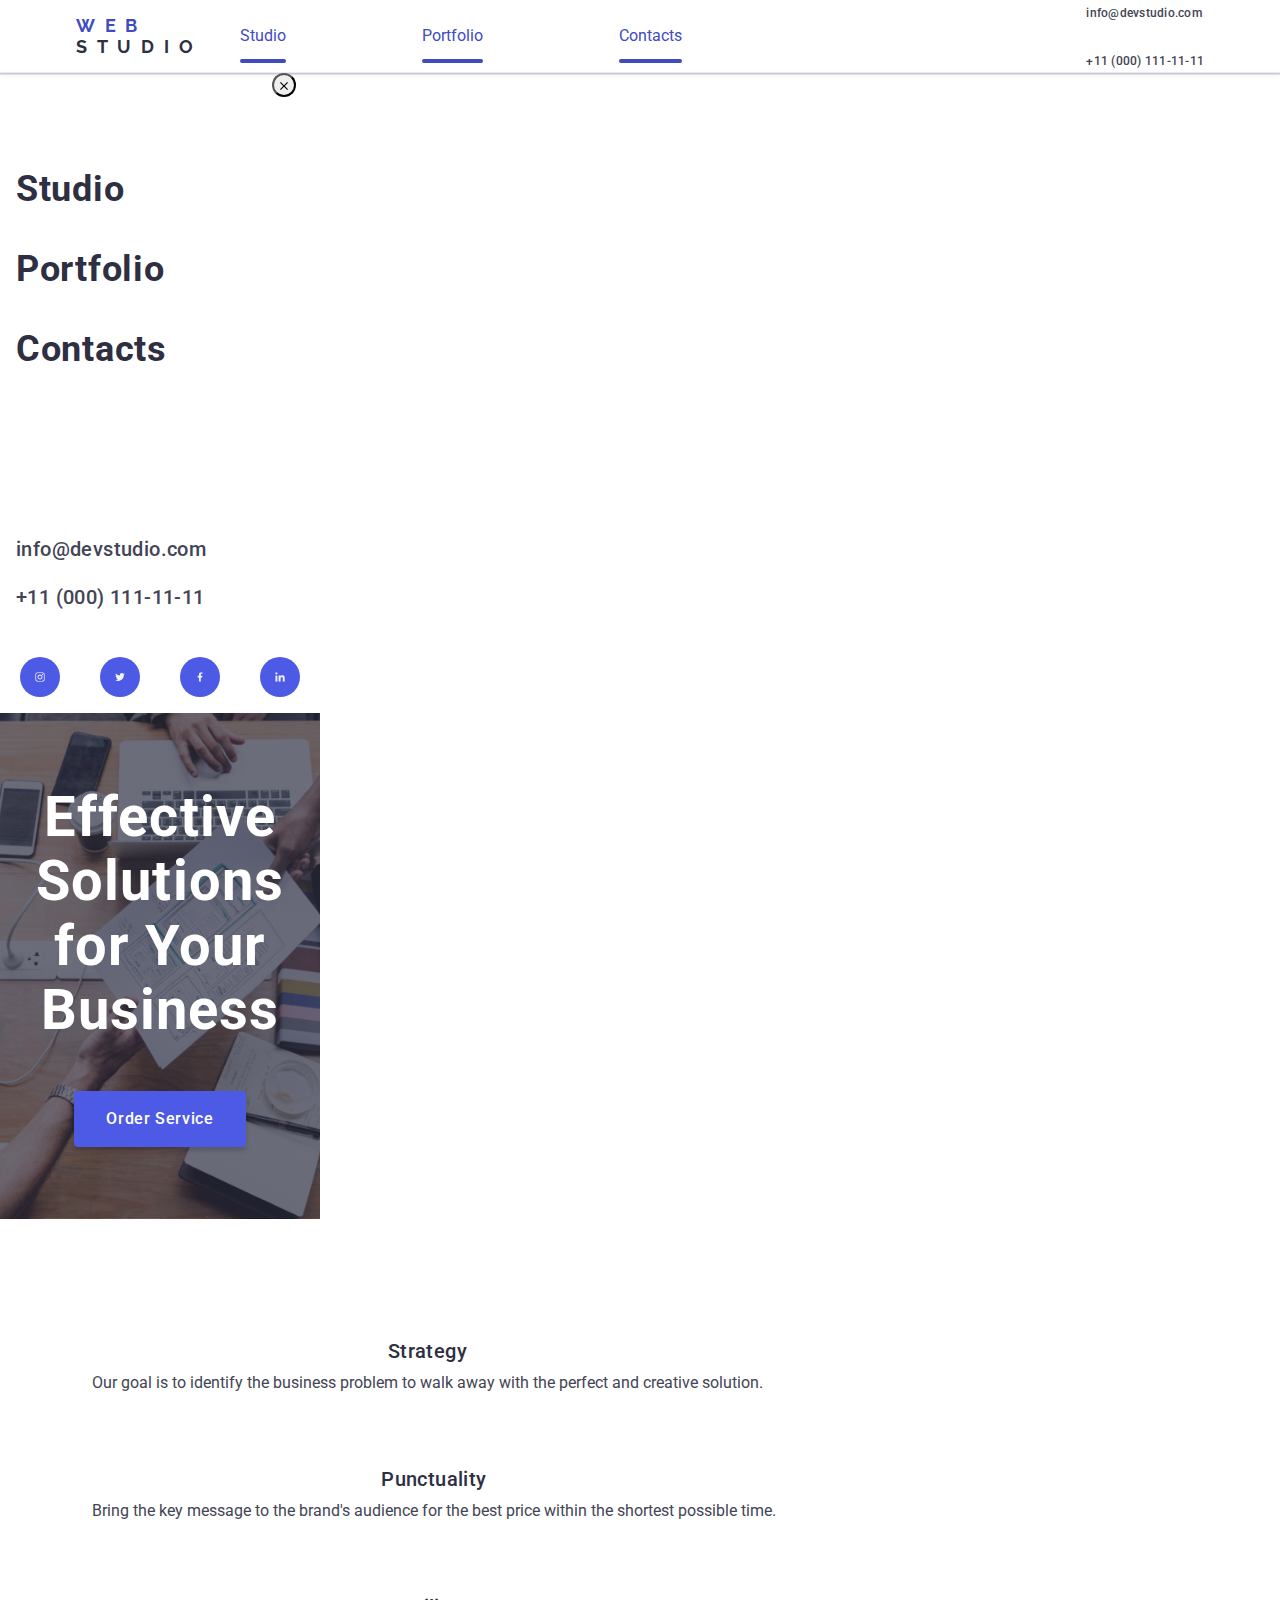
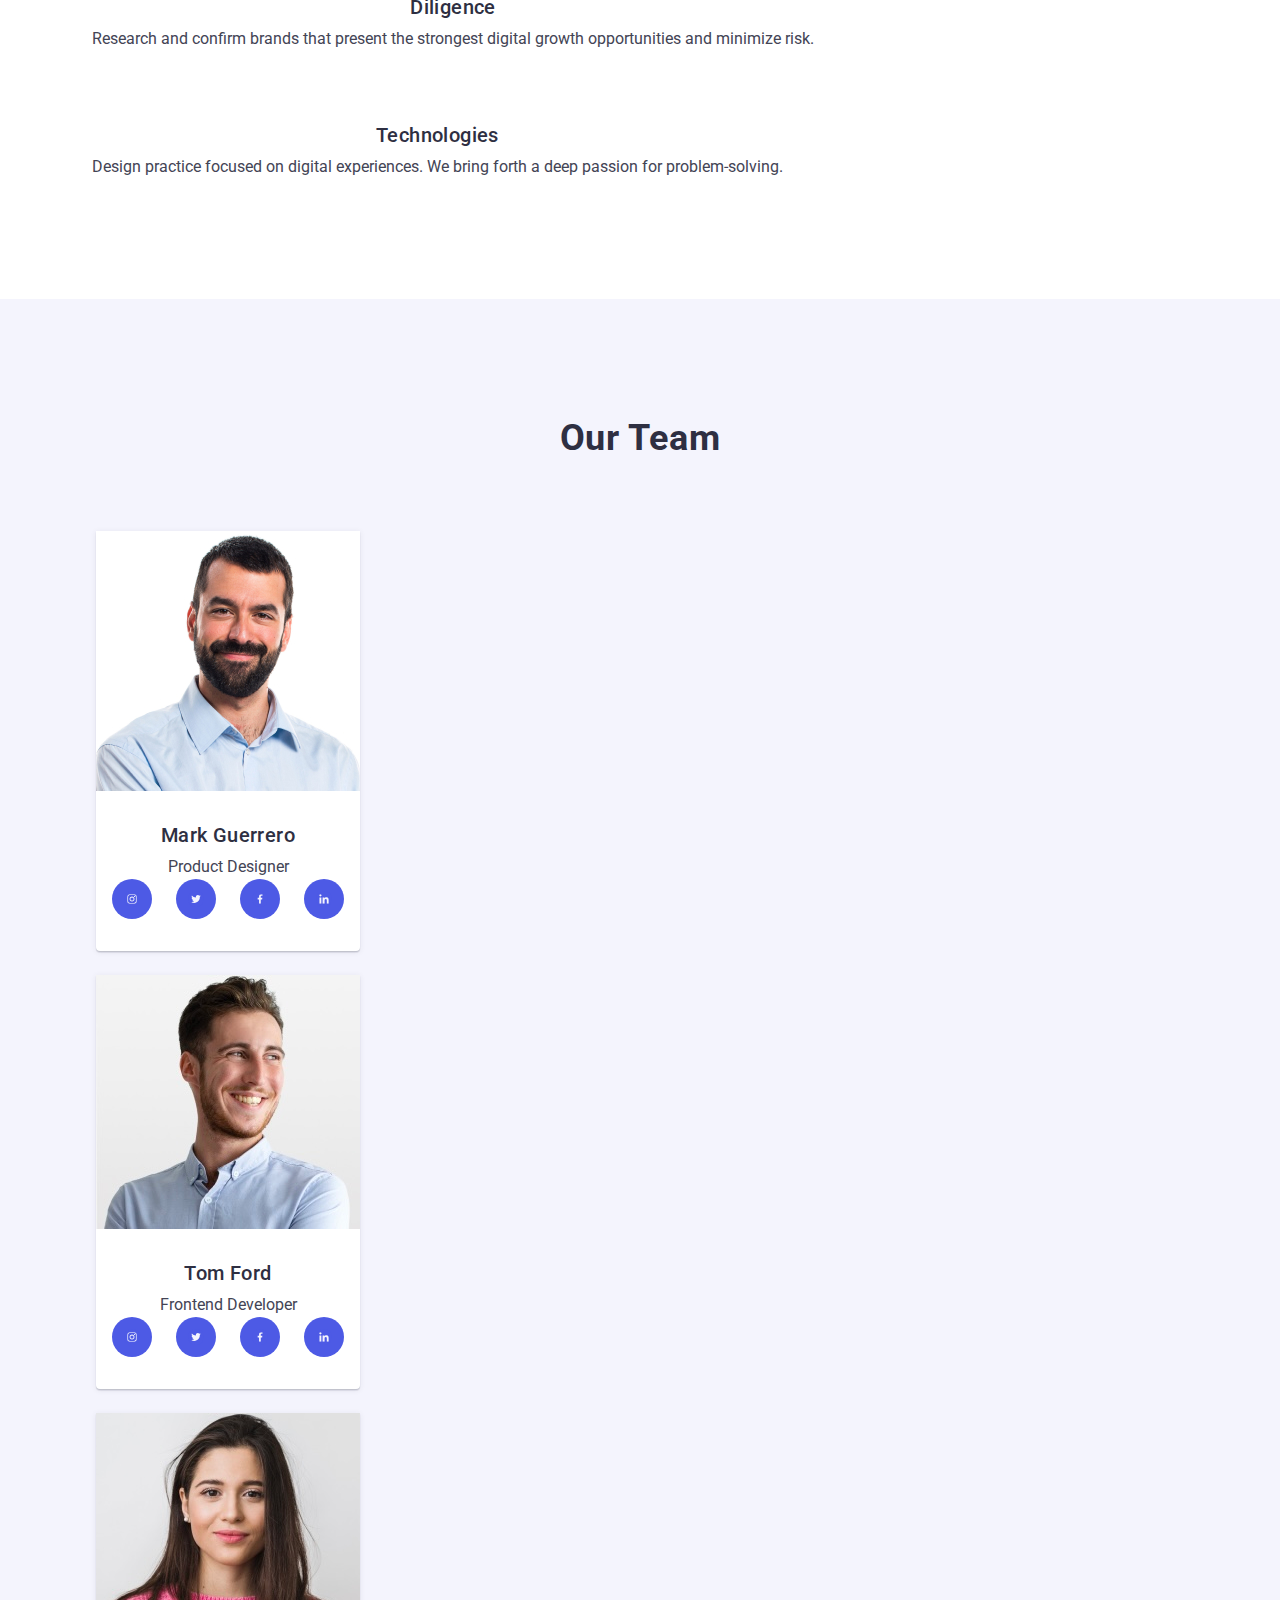
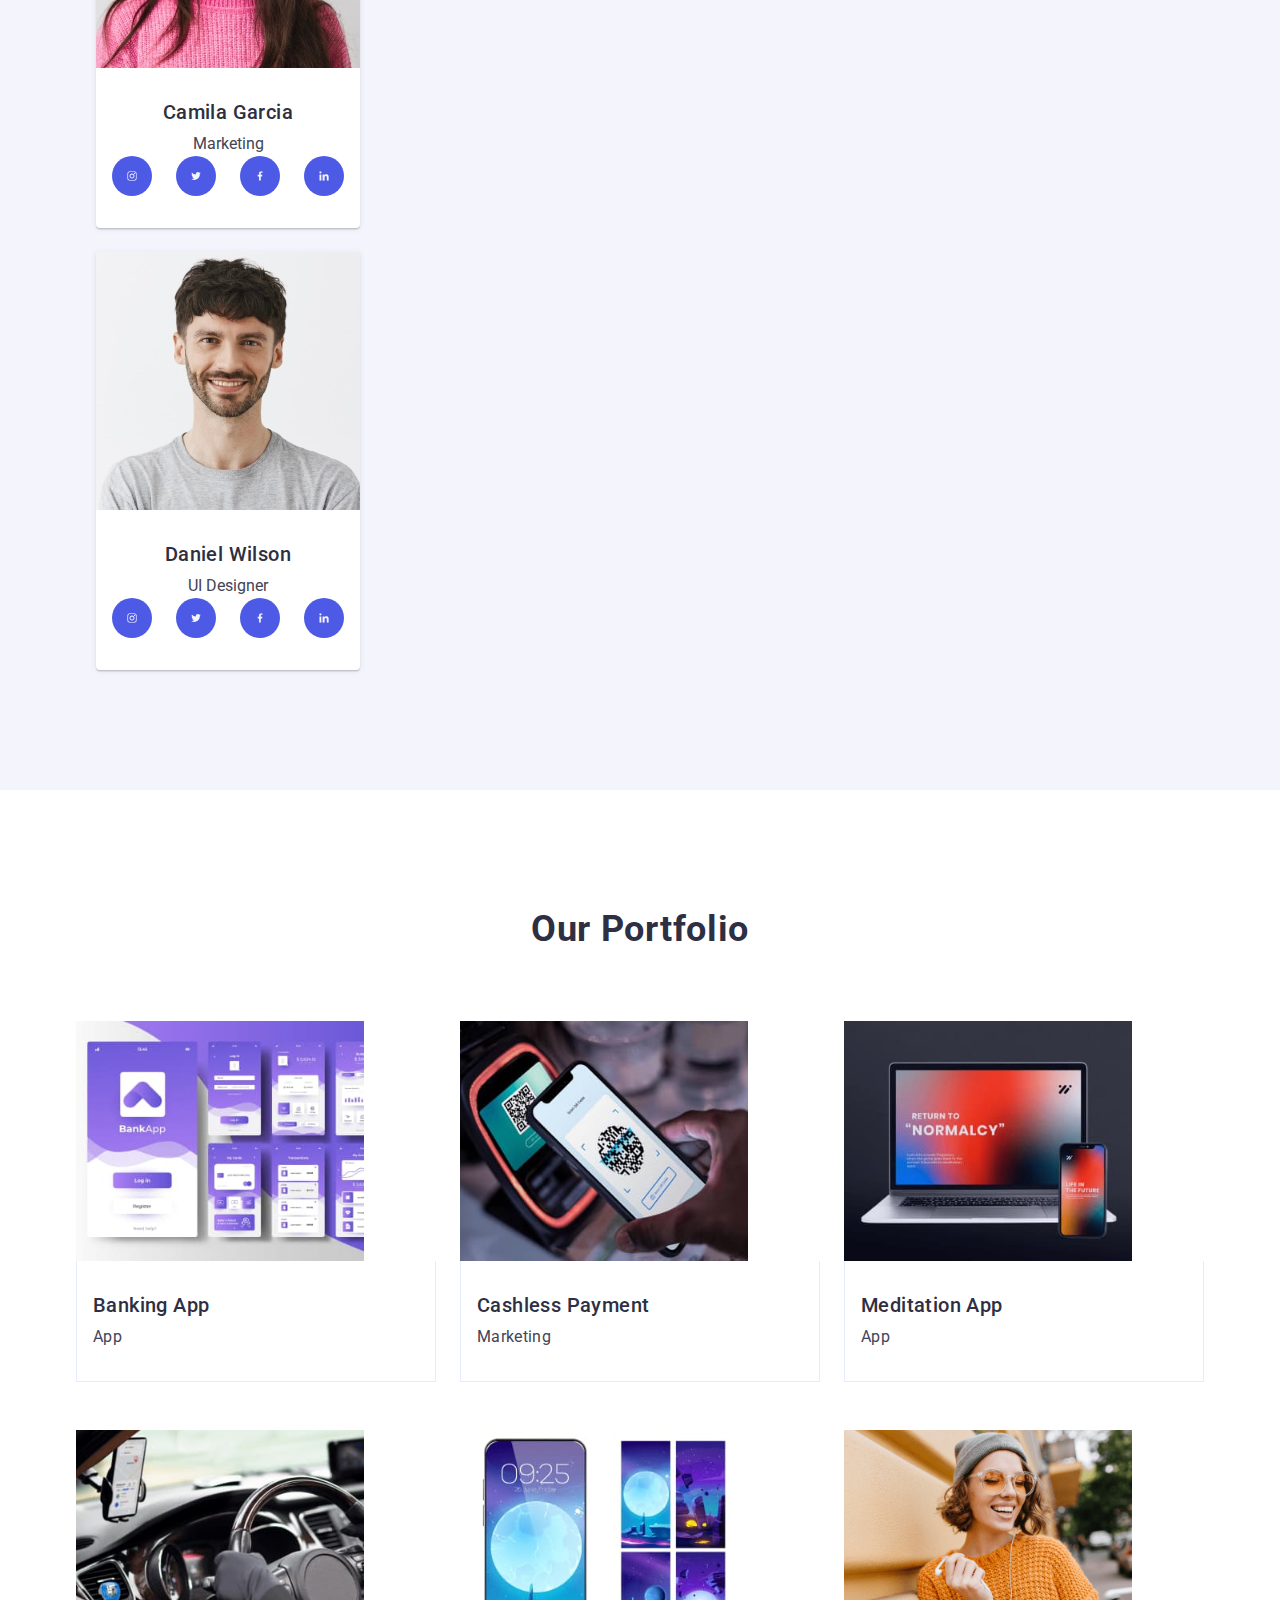
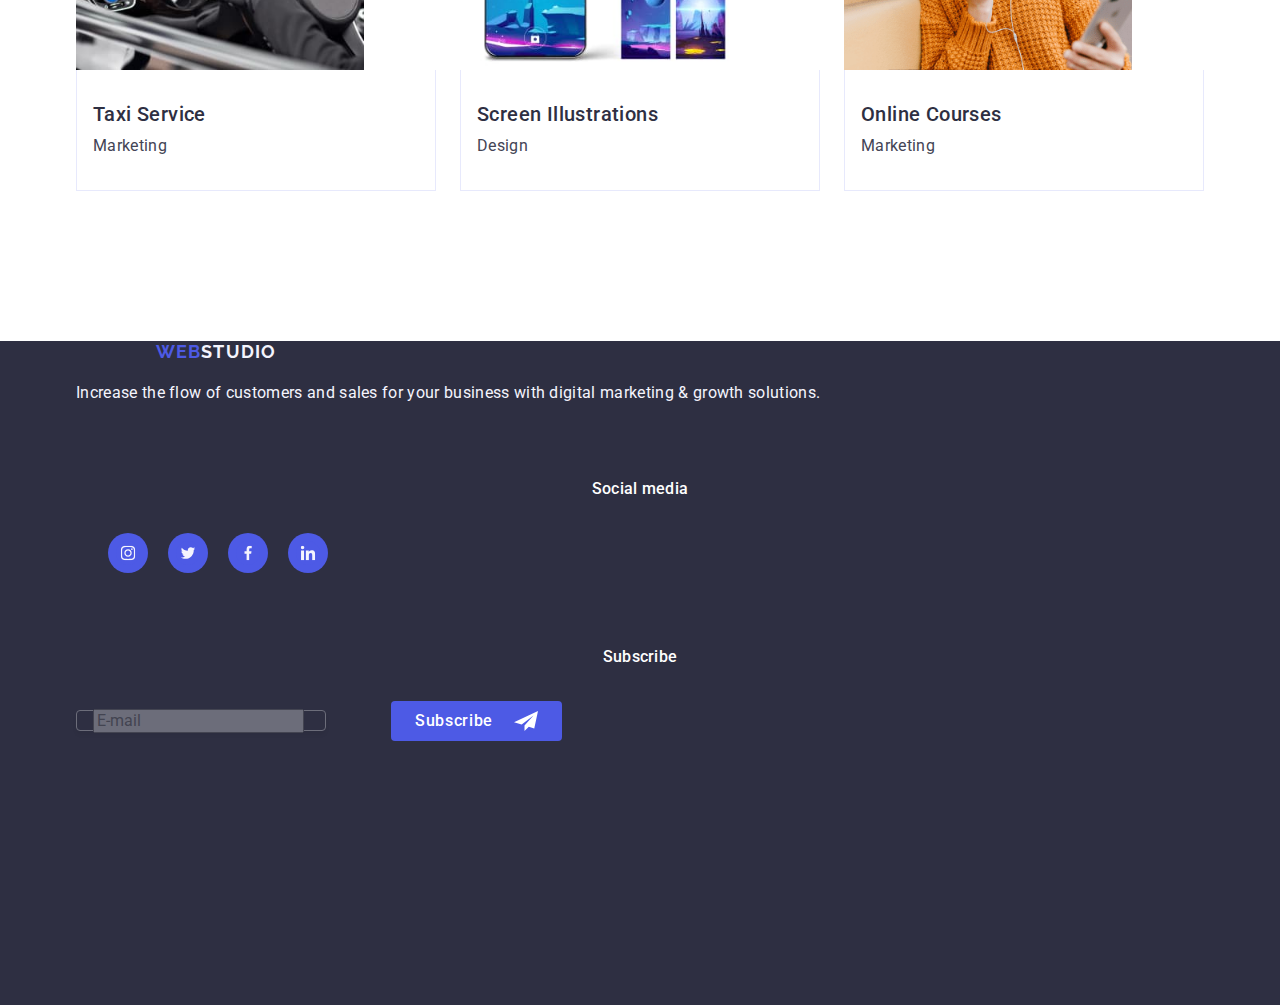
==== commit 3f9ae11b: "test" ====
--- a/index.html
+++ b/index.html
@@ -56,7 +56,84 @@
       </div>
     </header>
     <div class="backdrop-menu">
-      <div class="modal-menu"></div>
+      <div class="modal-menu is-open">
+        <button class="button-header" type="button">
+          <svg class="button-svg" viewBox="107 144 8 8" width="8" height="8">
+            <use href="./images/icons.svg#close"></use>
+          </svg>
+        </button>
+        <ul class="ul-menu">
+          <li class="menu-li">Studio</li>
+          <li class="menu-li">Portfolio</li>
+          <li class="menu-li">Contacts</li>
+        </ul>
+        <!-- address -->
+        <ul class="address-list">
+          <li class="address-item-mod">
+            <a class="mailto-mod" href="mailto:info@devstudio.com"
+              >info@devstudio.com</a
+            >
+          </li>
+          <li class="address-item-mod">
+            <a class="mailto-mod" href="tel:+110001111111"
+              >+11 (000) 111-11-11</a
+            >
+          </li>
+        </ul>
+        <!-- socials -->
+        <div class="modal-social">
+          <ul class="list-social-media">
+            <li class="li-social">
+              <a class="a-social" href="">
+                <svg
+                  class="list-svg"
+                  viewBox="0 104 40 40"
+                  width="16"
+                  height="16"
+                >
+                  <use href="./images/icons.svg#instagram2"></use>
+                </svg>
+              </a>
+            </li>
+            <li class="li-social">
+              <a class="a-social" href="">
+                <svg
+                  class="list-svg"
+                  viewBox="40 104 40 40"
+                  width="16"
+                  height="16"
+                >
+                  <use href="./images/icons.svg#twitter2"></use>
+                </svg>
+              </a>
+            </li>
+            <li class="li-social">
+              <a class="a-social" href="">
+                <svg
+                  class="list-svg"
+                  viewBox="80 104 40 40"
+                  width="16"
+                  height="16"
+                >
+                  <use href="./images/icons.svg#facebook2"></use>
+                </svg>
+              </a>
+            </li>
+            <li class="li-social">
+              <a class="a-social" href="">
+                <svg
+                  class="list-svg"
+                  viewBox="120 104 40 40"
+                  width="16"
+                  height="16"
+                >
+                  <use href="./images/icons.svg#linkedin2"></use>
+                </svg>
+              </a>
+            </li>
+          </ul>
+        </div>
+      </div>
     </div>
     <main>
       <section class="section-header">
--- a/css/style.css
+++ b/css/style.css
@@ -984,4 +984,108 @@
     list-style: none;
     gap: 20px;
     justify-content: center;
+}
+
+.modal-menu {
+    width: 320px;
+    height: 640px;
+}
+
+.menu-li {
+    color: #2E2F42;
+    font-family: Roboto;
+    font-size: 36px;
+    font-style: normal;
+    font-weight: 700;
+    line-height: 40px;
+    letter-spacing: 0.72px;
+    text-transform: capitalize;
+}
+
+.menu-li:hover {
+    color: #404BBF;
+}
+
+.menu-li:visited {
+    color: #404BBF;
+}
+
+li.menu-li:not(:last-child) {
+    margin-bottom: 40px;
+}
+
+.address-list {
+    display: inline-flex;
+    flex-direction: column;
+    align-items: flex-start;
+    gap: 24px;
+    color: #434455;
+    font-family: Roboto;
+    font-size: 20px;
+    font-style: normal;
+    font-weight: 500;
+    line-height: 24px;
+    letter-spacing: 0.4px;
+    margin-left: 16px;
+    list-style: none;
+}
+
+.address-item-mod a {
+    color: #434455;
+    font-family: Roboto;
+    font-size: 20px;
+    font-style: normal;
+    font-weight: 500;
+    line-height: 24px;
+    letter-spacing: 0.4px;
+}
+
+.ul-menu {
+    margin-top: 72px;
+    margin-bottom: 168px;
+    margin-left: 16px;
+    list-style: none;
+}
+
+.mailto-mod:hover {
+    color: #4D5AE5;
+}
+
+.mailto-mod:visited {
+    color: #4D5AE5;
+}
+
+.list-svg {
+    fill: #f4f4fd;
+}
+
+.a-social {
+    width: 100%;
+    height: 100%;
+    background-color: #4d5ae5;
+    border-radius: 50%;
+    display: flex;
+    align-items: center;
+    justify-content: center;
+    transition: background-color 250ms cubic-bezier(0.4, 0, 0.2, 1);
+}
+
+.li-social {
+    width: 40px;
+    height: 40px;
+    transition: background-color 250ms cubic-bezier(0.4, 0, 0.2, 1);
+}
+
+.list-social-media {
+    display: flex;
+    list-style: none;
+    justify-content: center;
+    gap: 40px;
+    margin-top: 48px;
+}
+
+.button-header {
+    margin-left: 272px;
+    margin-right: 24px;
+    border-radius: 12px;
 }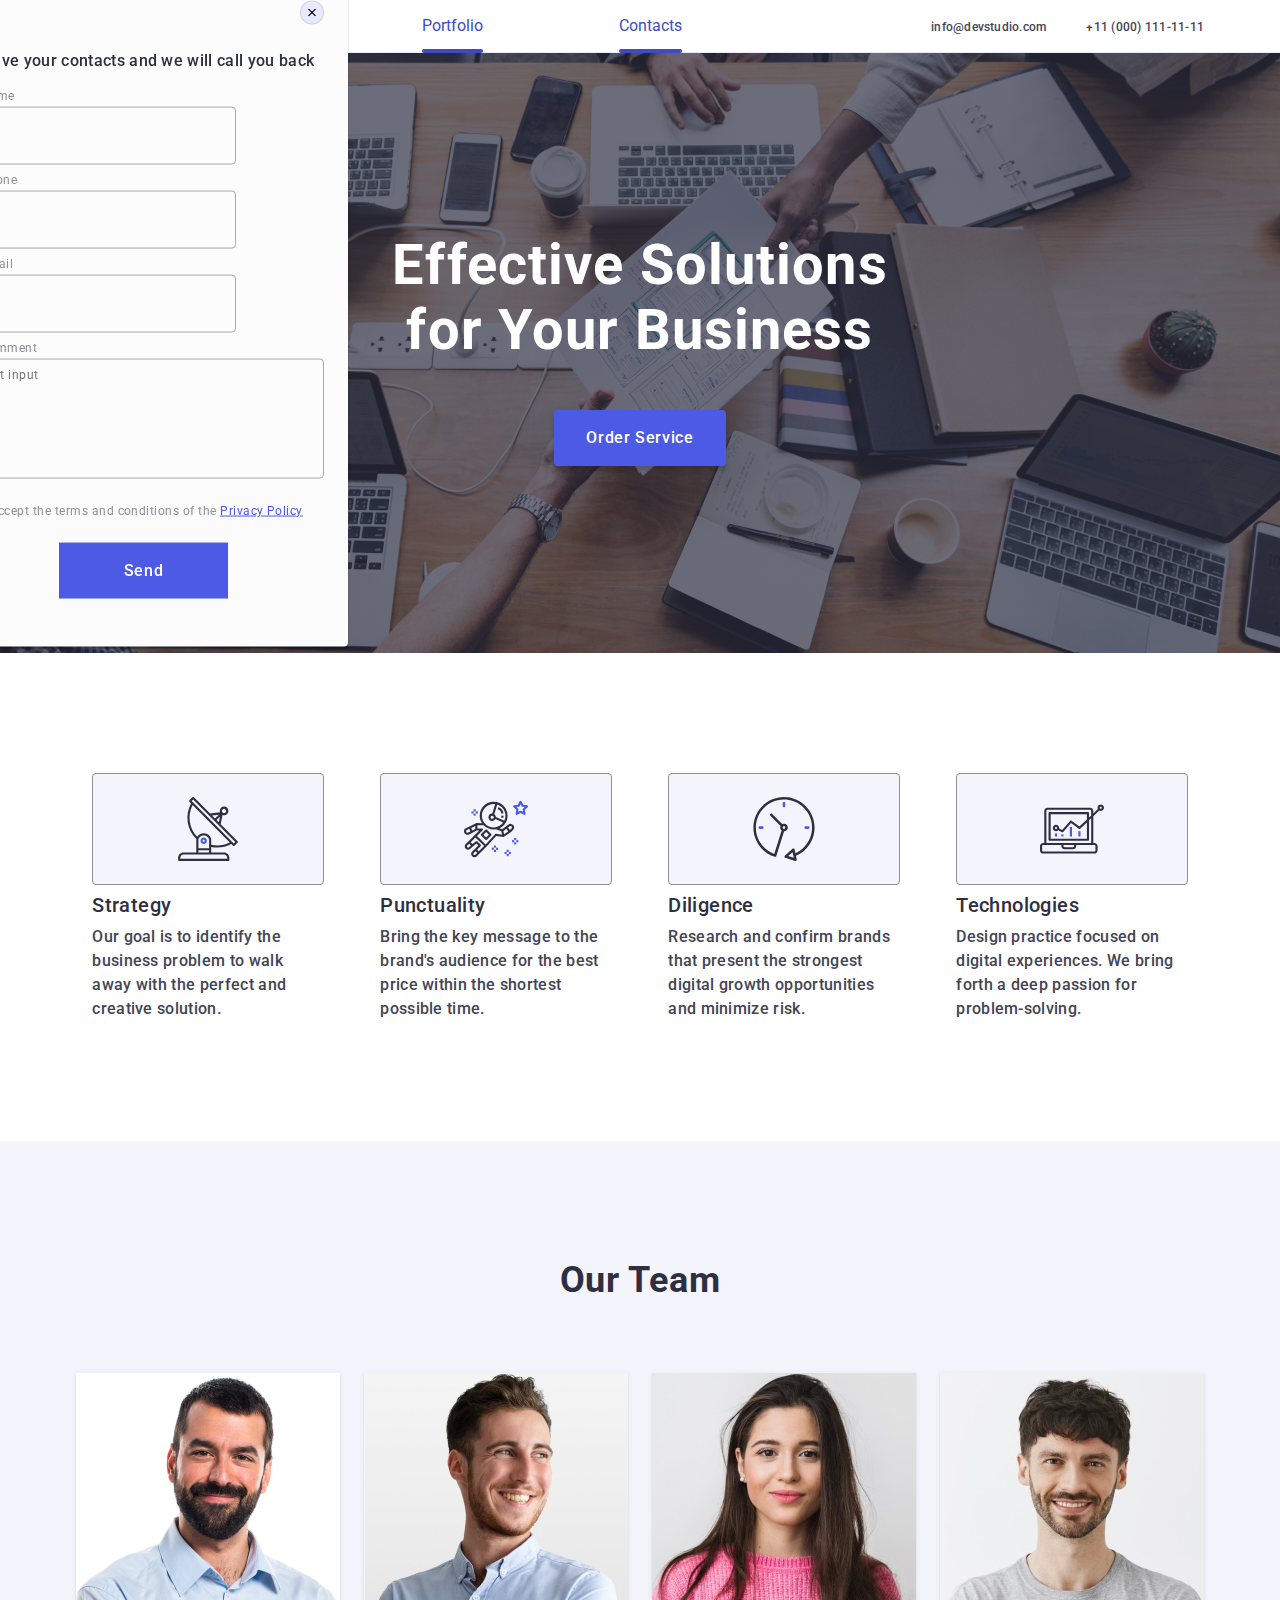
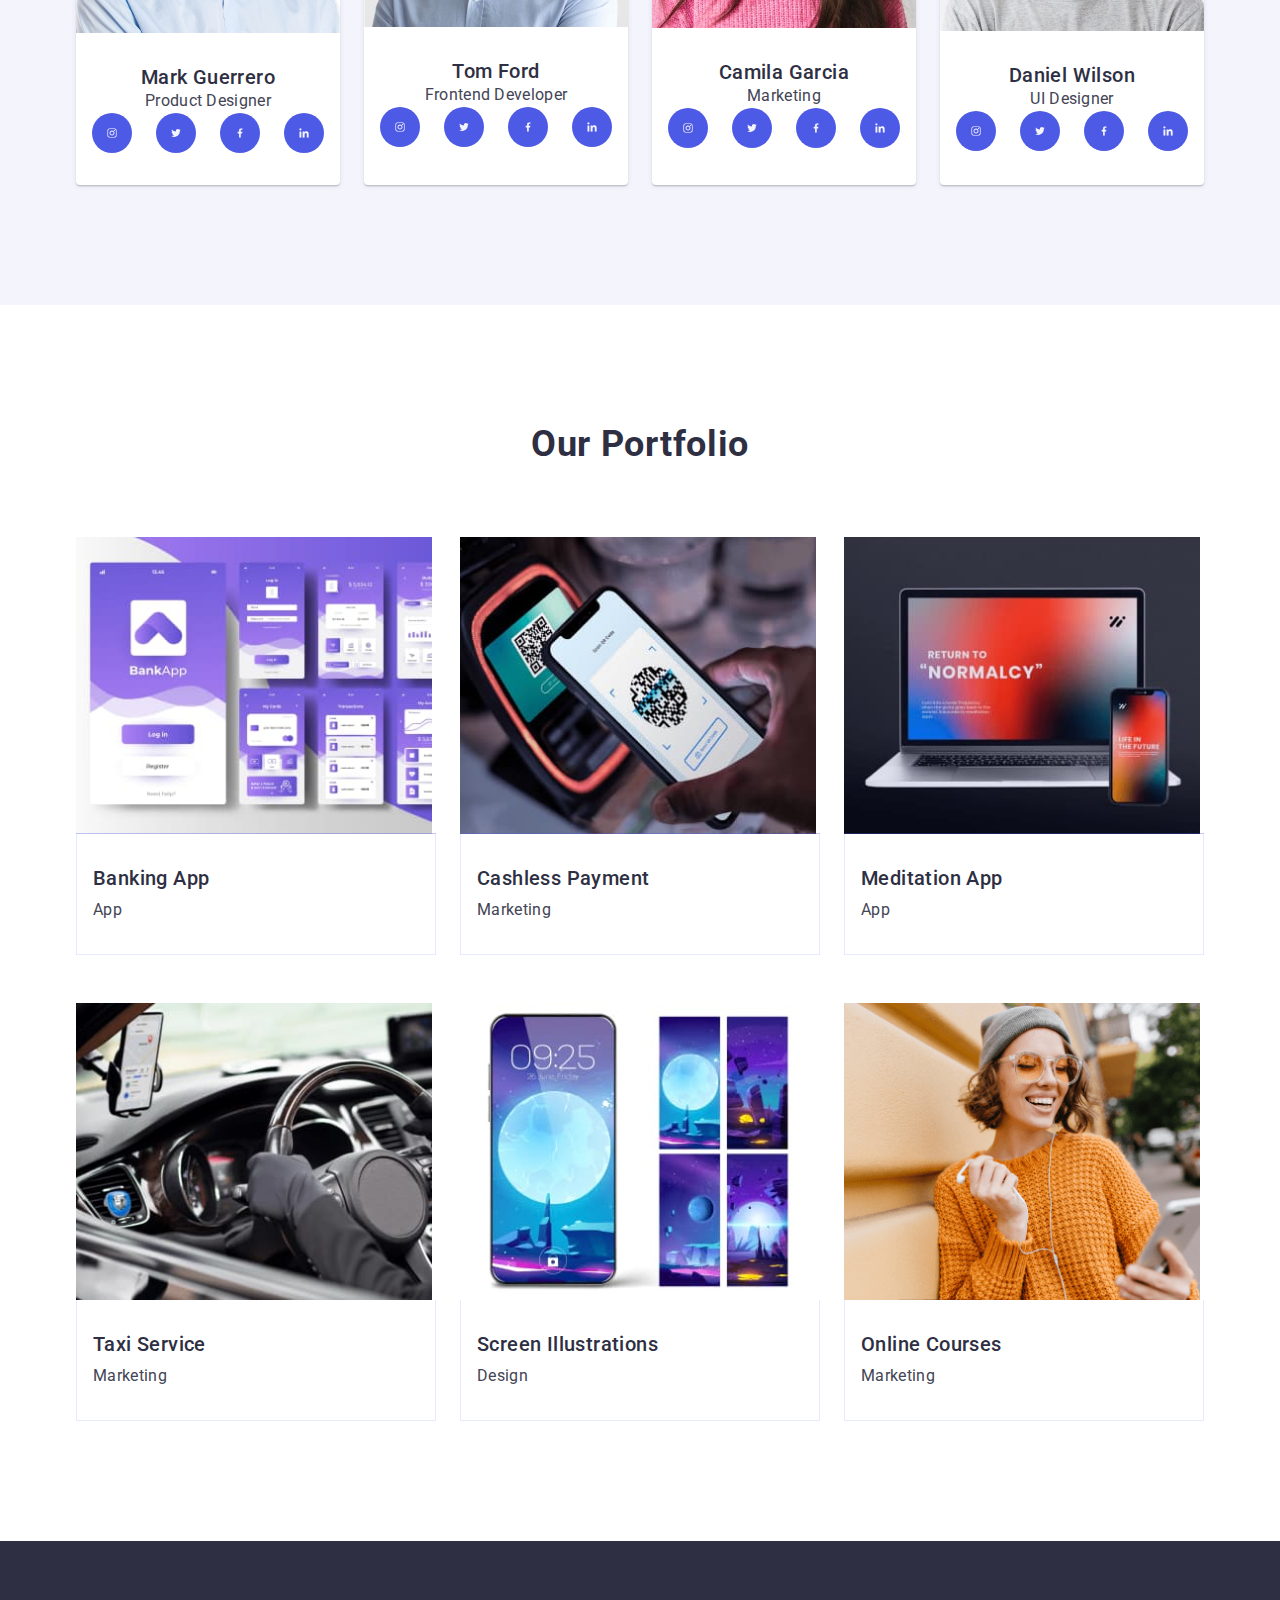
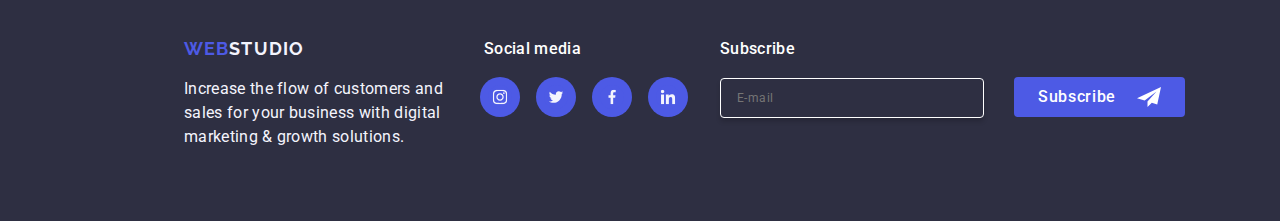
==== commit 4a853229: "test" ====
--- a/index.html
+++ b/index.html
@@ -226,8 +226,8 @@
             <li class="team-item">
               <img src="./images/mark.jpg" alt="Mark Guerrero" width="264" />
               <div class="div-s-three">
-                <h3 class="values-title">Mark Guerrero</h3>
-                <p class="values-paragraph">Product Designer</p>
+                <h3 class="team-title">Mark Guerrero</h3>
+                <p class="team-paragraph">Product Designer</p>
                 <ul class="section-social-media">
                   <li class="li-three">
                     <a class="a-three" href="">
@@ -283,8 +283,8 @@
             <li class="team-item">
               <img src="./images/tom.jpg" alt="Tom Ford" width="264" />
               <div class="div-s-three">
-                <h3 class="values-title">Tom Ford</h3>
-                <p class="values-paragraph">Frontend Developer</p>
+                <h3 class="team-title">Tom Ford</h3>
+                <p class="team-paragraph">Frontend Developer</p>
                 <ul class="section-social-media">
                   <li class="li-three">
                     <a class="a-three" href="">
@@ -340,8 +340,8 @@
             <li class="team-item">
               <img src="./images/camila.jpg" alt="Camila Garcia" width="264" />
               <div class="div-s-three">
-                <h3 class="values-title">Camila Garcia</h3>
-                <p class="values-paragraph">Marketing</p>
+                <h3 class="team-title">Camila Garcia</h3>
+                <p class="team-paragraph">Marketing</p>
                 <ul class="section-social-media">
                   <li class="li-three">
                     <a class="a-three" href="">
@@ -397,8 +397,8 @@
             <li class="team-item">
               <img src="./images/daniel.jpg" alt="Daniel Wilson" width="264" />
               <div class="div-s-three">
-                <h3 class="values-title">Daniel Wilson</h3>
-                <p class="values-paragraph">UI Designer</p>
+                <h3 class="team-title">Daniel Wilson</h3>
+                <p class="team-paragraph">UI Designer</p>
                 <ul class="section-social-media">
                   <li class="li-three">
                     <a class="a-three" href="">
@@ -648,14 +648,13 @@
         <div class="div-subscribe">
           <p class="subscribe">Subscribe</p>
           <form class="form-subscribe">
-            <label class="label-footer">
-              <input
-                name="mail"
-                type="email"
-                placeholder="E-mail"
-                class="mail-input"
-              />
-            </label>
+            <!-- <label class="label-footer"></label> -->
+            <input
+              name="mail"
+              type="email"
+              placeholder="E-mail"
+              class="mail-input"
+            />
             <button class="button-subscribe" type="submit">
               Subscribe<svg
                 class="subscribe-svg"
@@ -670,7 +669,7 @@
         </div>
       </div>
     </footer>
-    <!-- <div class="backdrop">
+    <div class="backdrop">
       <div class="modal">
         <button class="button-footer" type="button">
           <svg class="button-svg" viewBox="107 144 8 8" width="8" height="8">
@@ -761,6 +760,6 @@
           <button class="button-form">Send</button>
         </form>
       </div>
-    </div> -->
+    </div>
   </body>
 </html>
--- a/css/style.css
+++ b/css/style.css
@@ -157,125 +157,7 @@
         display: none;
     }
 
-@media screen and (min-width:768px) {
-    .container {
-        max-width: 768px;
-    }
-
-    .header-list {
-        display: flex;
-        gap: 40px;
-    }
-
-    .open-menu-btn {
-        display: none;
-    }
-
-    .header-logo {
-        margin-right: 120px;
-    }
-
-    .header-link {
-        display: block;
-        padding: 24px 0;
-        position: relative;
-        color: #404bbf;
-        transition: color 250ms cubic-bezier(0.4, 0, 0.2, 1);
-        padding: 17px 0;
-    }
-
-    .header-link:hover {
-        color: #404bbf;
-    }
-
-    .header-link:focus {
-        color: #404bbf;
-    }
-
-    .current {
-        position: relative;
-        color: #404bbf;
-        transition: color 250ms cubic-bezier(0.4, 0, 0.2, 1);
-    }
-
-    .current ::after {
-        content: "";
-        position: absolute;
-        left: 0;
-        bottom: -1px;
-        border-color: #404bbf;
-        border-radius: 2px;
-        height: 4px;
-        width: 100%;
-    }
-
-    .address {
-        list-style: none;
-        display: block; 
-    }
-
-    .address-list {
-        display: flex;
-        flex-direction: column;
-        gap: 12px;
-        list-style: none;
-    }
-
-    .address-item {
-        position: relative;
-        color: #434455;
-        transition: color 250ms cubic-bezier(0.4, 0, 0.2, 1);
-    }
-
-    .address-item a:visited {
-        color: #404bbf;
-    }
-
-    .address-item a:hover {
-        color: #404bbf;
-    }
-
-    .mailto {
-        color: #434455;
-        font-size: 12px;
-        line-height: 1.16;
-        letter-spacing: 0.02em;
-        transition: color 250ms cubic-bezier(0.4, 0, 0.2, 1);
-    }
-
-    .mailto:focus {
-        color: #404bbf;
-    }
-
-    .mailto:visited {
-        color: #404bbf;
-    }
-}
-
-@media screen and (min-width:1158px) {
-    .container {
-        max-width: 1158px;
-        padding: 0 15px;
-    }
-
-    .header-link {
-        margin-right: 76px;
-    }
-
-    .address-list {
-        flex-direction: row;
-        gap: 40px;
-    }
-
-    .address-item {
-        font-size: 16px;
-        line-height: 1.5;
-    }
-
-    .open-menu-btn {
-        display: none;
-    }
-}
+
 /* first section */
     .section-header {
         color: #ffffff;
@@ -512,6 +394,28 @@
         padding: 120px 0;
     }
 
+    .team-title {
+        color: #2E2F42;
+        text-align: center;
+        font-family: Roboto;
+        font-size: 20px;
+        font-style: normal;
+        font-weight: 500;
+        line-height: 24px;
+        letter-spacing: 0.4px;
+    }
+
+    .team-paragraph {
+        color: #434455;
+        text-align: center;
+        font-family: Roboto;
+        font-size: 16px;
+        font-style: normal;
+        font-weight: 400;
+        line-height: 24px;
+        letter-spacing: 0.32px;
+}
+
     .div-s-three {
         padding: 32px 0;
     }
@@ -943,8 +847,23 @@
 } */
 
 .mail-input {
-    margin-left: 16px;
-    margin-right: 16px;
+    /* margin-left: 16px;
+    margin-right: 16px; */
+    width: 264px;
+    height: 40px;
+    border: 1px solid #ffffff;
+    background-color: transparent;
+    font-size: 12px;
+    line-height: 2;
+    letter-spacing: 0.04em;
+    padding-left: 16px;
+    box-shadow: 0 4px 4px rgba(0, 0, 0, 0.15);
+    border-radius: 4px;
+    color: #ffffff;
+    margin-left: 12px;
+    /* flex-shrink: 0; */
+    /* margin-top: -20px; */
+    /*position: fixed;*/
 }
 
 .placeholder {
@@ -1088,4 +1007,365 @@
     margin-left: 272px;
     margin-right: 24px;
     border-radius: 12px;
+}
+
+
+@media screen and (min-width:768px) {
+    .container {
+        max-width: 768px;
+    }
+
+    .backdrop-menu {
+        display: none;
+    }
+
+    .header-list {
+        display: flex;
+        gap: 40px;
+    }
+
+    .open-menu-btn {
+        display: none;
+    }
+
+    .header-logo {
+        margin-right: 120px;
+    }
+
+    .header-link {
+        display: block;
+        padding: 24px 0;
+        position: relative;
+        color: #404bbf;
+        transition: color 250ms cubic-bezier(0.4, 0, 0.2, 1);
+        padding: 17px 0;
+    }
+
+    .header-link:hover {
+        color: #404bbf;
+    }
+
+    .header-link:focus {
+        color: #404bbf;
+    }
+
+    .current {
+        position: relative;
+        color: #404bbf;
+        transition: color 250ms cubic-bezier(0.4, 0, 0.2, 1);
+    }
+
+    .current ::after {
+        content: "";
+        position: absolute;
+        left: 0;
+        bottom: -1px;
+        border-color: #404bbf;
+        border-radius: 2px;
+        height: 4px;
+        width: 100%;
+    }
+
+    .address {
+        list-style: none;
+        display: block;
+    }
+
+    .address-list {
+        display: flex;
+        flex-direction: column;
+        gap: 12px;
+        list-style: none;
+    }
+
+    .address-item {
+        position: relative;
+        color: #434455;
+        transition: color 250ms cubic-bezier(0.4, 0, 0.2, 1);
+    }
+
+    .address-item a:visited {
+        color: #404bbf;
+    }
+
+    .address-item a:hover {
+        color: #404bbf;
+    }
+
+    .mailto {
+        color: #434455;
+        font-size: 12px;
+        line-height: 1.16;
+        letter-spacing: 0.02em;
+        transition: color 250ms cubic-bezier(0.4, 0, 0.2, 1);
+    }
+
+    .mailto:focus {
+        color: #404bbf;
+    }
+
+    .mailto:visited {
+        color: #404bbf;
+    }
+
+    .section-header {
+        color: #ffffff;
+        text-align: center;
+        font-weight: 700;
+        font-size: 56px;
+        background: #2e2f42;
+        letter-spacing: 0.07em;
+        line-height: 3,75;
+        padding-top: 72px;
+        padding-bottom: 72px;
+        background-image: linear-gradient(rgba(46, 47, 66, 0.7), rgba(46, 47, 66, 0.7)), url(../images/people-office.jpg);
+        /* max-width: 768px; */
+        max-width: 100%;
+        background-repeat: no-repeat;
+        background-position: center;
+        background-size: cover;
+    }
+
+    .values-list {
+        /* list-style: none; */
+        /* display: flex; */
+        flex-direction: row;
+        /* align-items: flex-start; */
+        flex-wrap: wrap;
+        justify-content: space-around;
+        gap: 72px 24px;
+    }
+
+    .values-paragraph {
+        max-width: 316px;
+        color: #434455;
+        font-family: Roboto;
+        font-size: 16px;
+        font-style: normal;
+        font-weight: 500;
+        line-height: 24px;
+        letter-spacing: 0.32px;
+    }
+
+    .values-title {
+        text-align: left;
+        color: #2E2F42;
+        font-family: Roboto;
+        font-size: 36px;
+        font-style: normal;
+        font-weight: 700;
+        line-height: 40px;
+        letter-spacing: 0.72px;
+        text-transform: capitalize;
+    }
+
+    .team-list {
+        flex-direction: row;
+        flex-wrap: wrap;
+        justify-content: space-around;
+        gap: 72px 24px;
+        margin: 0 90px;
+    }
+
+    .team-title {
+        color: #2E2F42;
+        text-align: center;
+        font-family: Roboto;
+        font-size: 20px;
+        font-weight: 500;
+        line-height: 24px;
+        letter-spacing: 0.4px;
+    }
+
+    .team-paragraph {
+        color: #434455;
+        text-align: center;
+        font-family: Roboto;
+        font-size: 16px;
+        font-weight: 400;
+        line-height: 24px;
+        letter-spacing: 0.32px;
+    }
+
+    .img-four {
+        max-width: 356px;
+    }
+
+    .footer-link {
+        margin-top: 97.5px;
+        margin-left: 108px;
+    }
+
+    .footer {
+        height: auto;
+    }
+
+    .footer-main {
+        padding-bottom: 60px;
+    }
+
+    .footer-p {
+        width: 264px;
+        font-family: Roboto;
+        font-size: 16px;
+        font-weight: 400;
+        line-height: 24px;
+        letter-spacing: 0.32px;
+        margin-left: 108px;
+    }
+
+    .footer-div-p {
+        display: inline;
+        float: left;
+        margin-top: 96px;
+        margin-left: 36px;
+    }
+
+    .container-footer {
+        display: inline;
+        float: left;
+    }
+
+    .subscribe {
+        margin-right: 448px;
+    }
+
+    .form-subscribe {
+        margin-left: 96px;
+    }
+
+}
+
+@media screen and (min-width:1158px) {
+    .container {
+        max-width: 1158px;
+        padding: 0 15px;
+
+    }
+
+    .backdrop-menu {
+        display: none;
+    }
+
+    .header-link {
+        margin-right: 76px;
+    }
+
+    .address-list {
+        flex-direction: row;
+        gap: 40px;
+    }
+
+    .address-item {
+        font-size: 16px;
+        line-height: 1.5;
+    }
+
+    .open-menu-btn {
+        display: none;
+    }
+
+    .section-header {
+        font-size: 56px;
+        background: #2e2f42;
+        letter-spacing: 0.07em;
+        padding-top: 72px;
+        padding-bottom: 72px;
+        background-image: linear-gradient(rgba(46, 47, 66, 0.7), rgba(46, 47, 66, 0.7)), url(../images/people-office.jpg);
+        max-width: 100%;
+        height: 600px;
+        background-repeat: no-repeat;
+        background-position: center;
+        background-size: cover;
+    }
+
+    .section_title {
+        margin-top: 108px;
+    }
+
+    .div-svg {
+        border-radius: 4px;
+        border: 1px solid #8E8F99;
+        display: flex;
+        align-items: center;
+        justify-content: center;
+        height: 112px;
+        background-color: #f4f4fd;
+        border-radius: 4px;
+        margin-bottom: 8px;
+    }
+
+    .values-title {
+        color: #2E2F42;
+        font-family: Roboto;
+        font-size: 20px;
+        font-weight: 500;
+        line-height: 24px;
+        letter-spacing: 0.4px;
+    }
+
+    .list-one {
+        width: calc((100% - 202px) / 4);
+    }
+
+    .values-list {
+        display: flex;
+        list-style: none;
+        gap: 24px;
+    }
+
+    .team-list {
+        margin: 0;
+    }
+
+    .footer-main {
+        display: flex;
+        /* gap: 54px; */
+    }
+
+    .container-footer {
+        display: block;
+        float: none;
+    }
+
+    .footer-div-p {
+        /* font-weight: 500; */
+        /* font-size: 16px; */
+        /* line-height: 1.5; */
+        /* letter-spacing: 0.02em; */
+        /* color: #FFFFFF; */
+        float: none;
+        display: block;
+        text-align: left;
+    }
+
+    .ul-footer {
+        display: flex;
+        gap: 16px;
+        list-style: none;
+        justify-content: left;
+    }
+
+    .li-footer {
+        width: 40px;
+        height: 40px;
+    }
+
+    .subscribe {
+        margin-left: 0px;
+        margin-top: 96px;
+    }
+
+    .form-subscribe {
+        margin: 0;
+    }
+
+    .mail-input {
+        margin-left: 0px;
+    }
+
+    .button-subscribe {
+        margin-top: 0px;
+        margin-left: 25px;
+    }
 }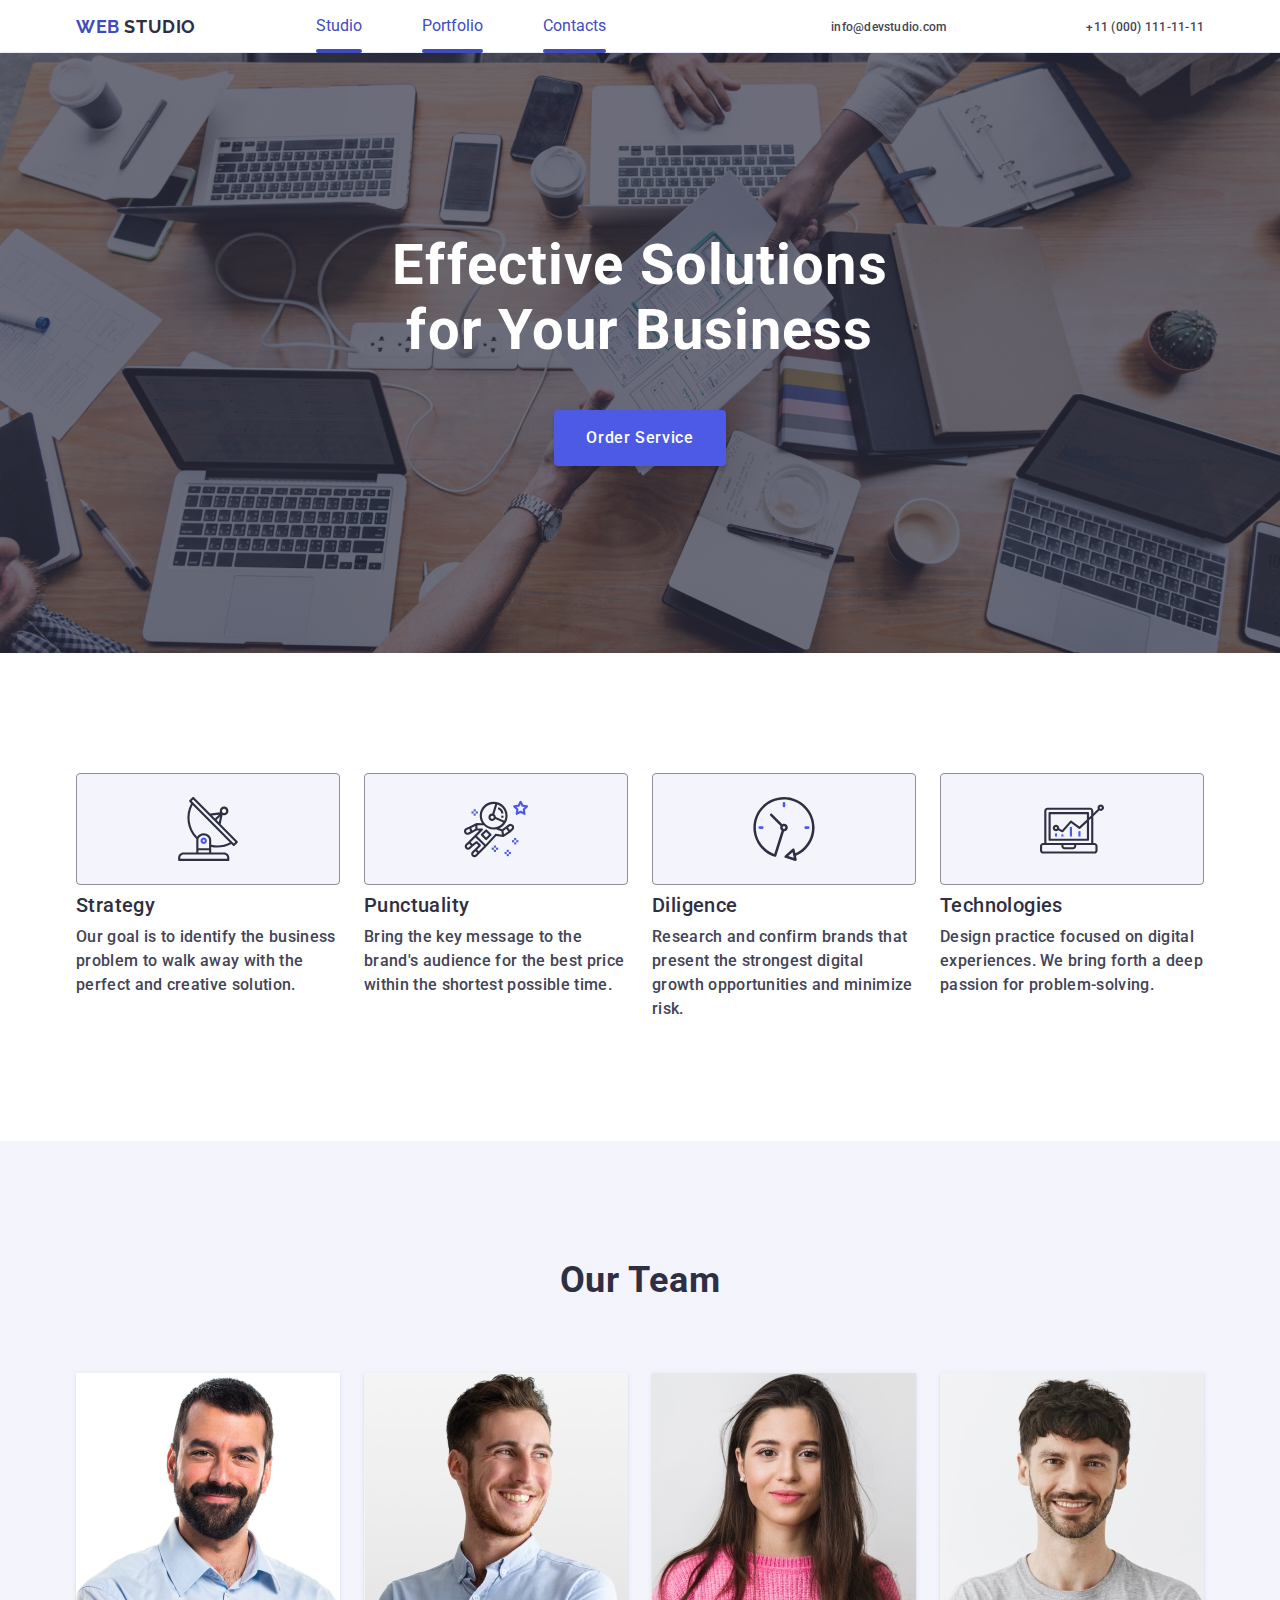
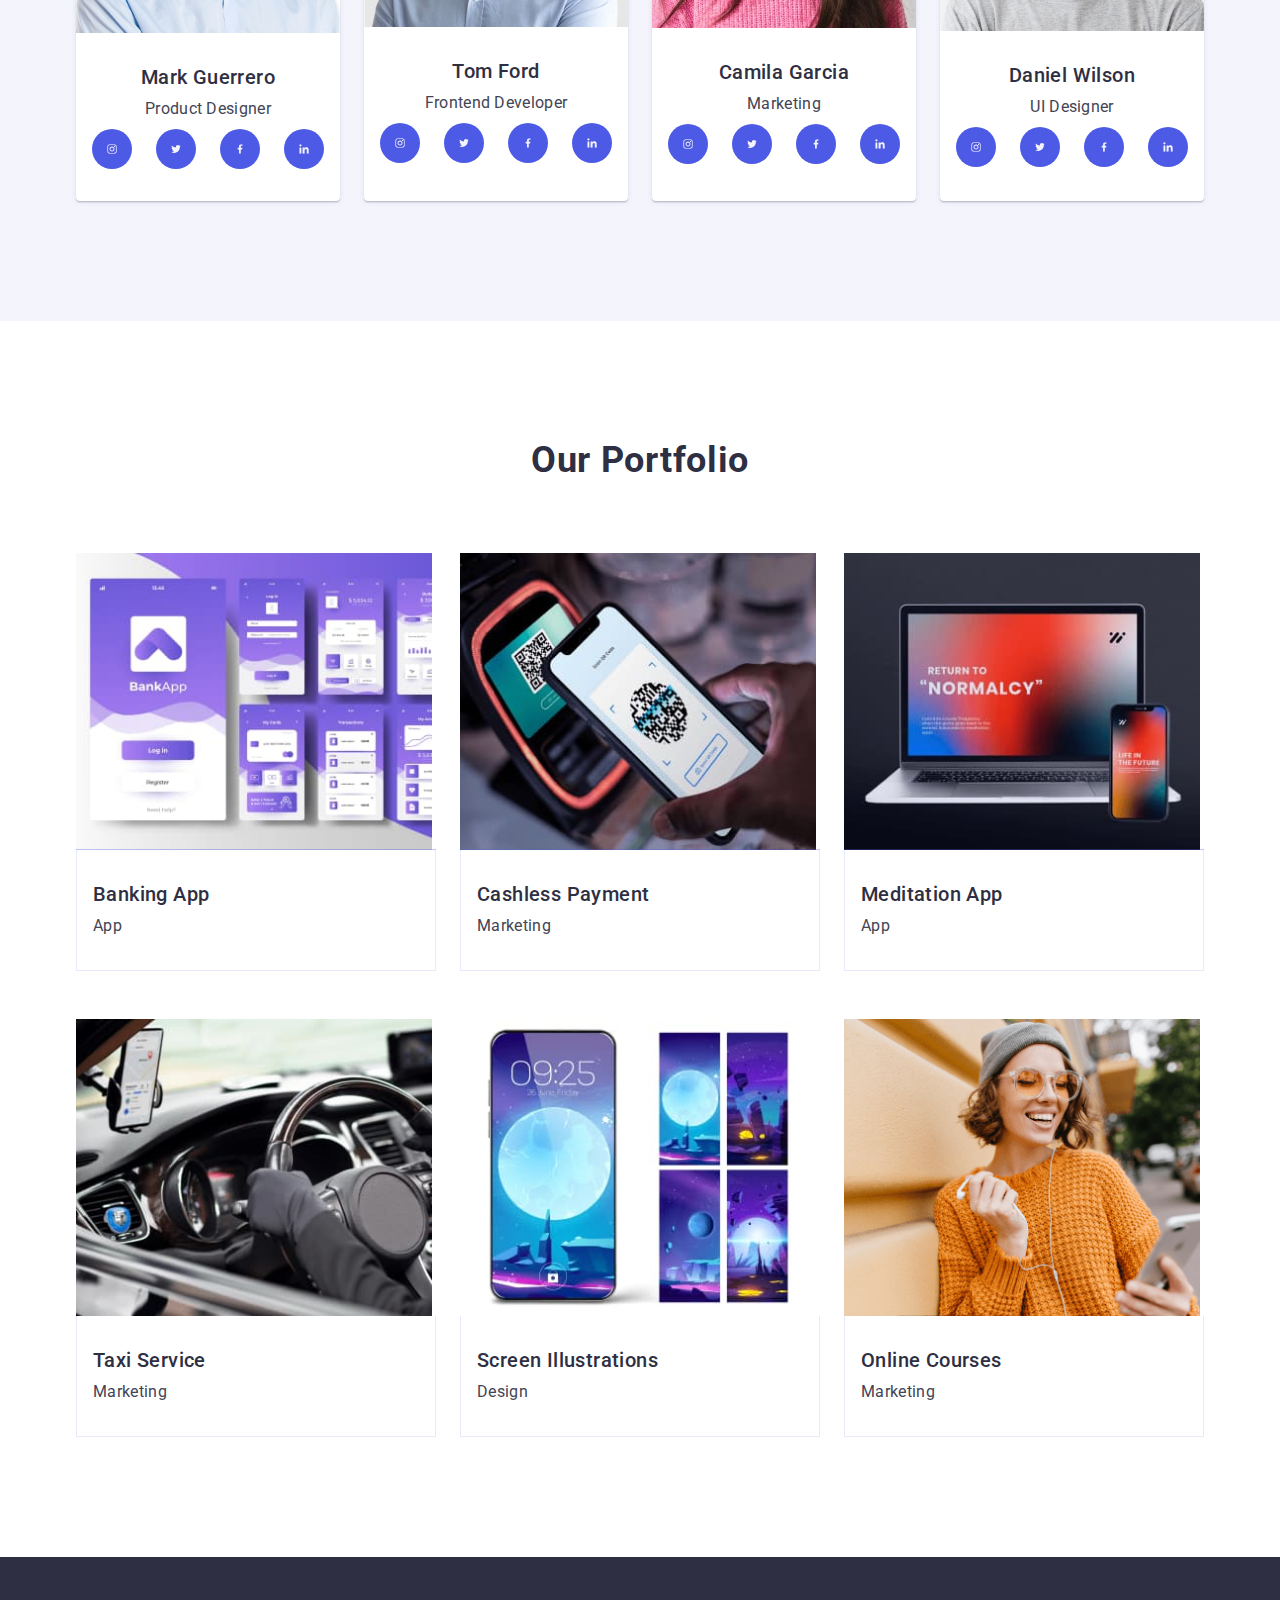
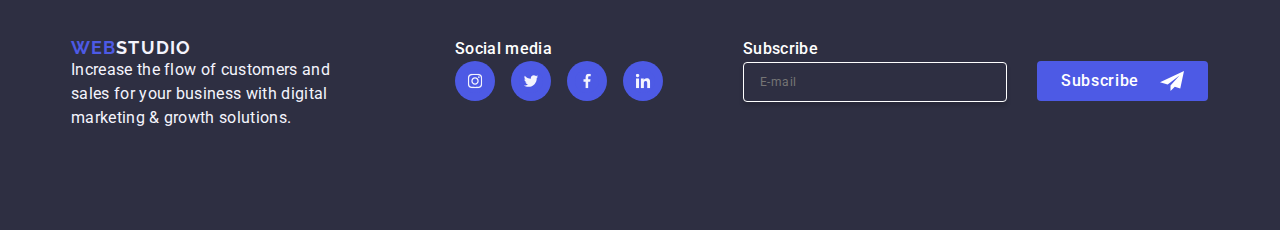
==== commit b6ad2038: "test" ====
--- a/index.html
+++ b/index.html
@@ -588,7 +588,7 @@
             digital marketing & growth solutions.
           </p>
         </div>
-        <div>
+        <div class="footer-media">
           <p class="footer-div-p">Social media</p>
           <ul class="ul-footer">
             <li class="li-footer">
@@ -669,7 +669,7 @@
         </div>
       </div>
     </footer>
-    <div class="backdrop">
+    <div class="backdrop" style="display: none">
       <div class="modal">
         <button class="button-footer" type="button">
           <svg class="button-svg" viewBox="107 144 8 8" width="8" height="8">
--- a/css/style.css
+++ b/css/style.css
@@ -90,7 +90,6 @@
         position: relative;
         color: #404bbf;
         transition: color 250ms cubic-bezier(0.4, 0, 0.2, 1);
-        max-width: 44px;
     }
 
 
@@ -169,7 +168,7 @@
         padding-top: 72px;
         padding-bottom: 72px;
         background-image: linear-gradient(rgba(46, 47, 66, 0.7), rgba(46, 47, 66, 0.7)), url(../images/people-office.jpg);
-        max-width: 320px;
+        /* max-width: 320px; */
         background-repeat: no-repeat;
         background-position: center;
         background-size: cover;
@@ -227,9 +226,9 @@
         display: none;
     }
 
-    .list-one {
+    /* .list-one {
         margin: 0 16px;
-    }
+    } */
 
     ul {
         margin: 0;
@@ -266,11 +265,6 @@
         color:#2e2f42;
         margin-bottom: 8px;
         text-align: center;
-    }
-
-    .values-paragraph {
-        font-size: 16px;
-        line-height: 1.5;
     }
 
     /* section three */
@@ -356,7 +350,9 @@
         color: #ffffff;
         letter-spacing: 0.07em;
         background: #2e2f42;
-        height: 664px;
+        /* height: 664px; */
+        padding-top: 20px;
+        padding-bottom: 40px;
     }
 
     .footer-link {
@@ -600,8 +596,6 @@
         height: 100%;
         background-color: rgba(46, 47, 66, 0.4);
         transition: opacity 250ms cubic-bezier(0.4, 0, 0.2, 1), visibility 250ms cubic-bezier(0.4, 0, 0.2, 1);
-        max-width: 288px;
-        max-height: 623px;
     }
 
     .modal {
@@ -609,7 +603,7 @@
         top: 50%;
         left: 50%;
         transform: translate(-50%, -50%) scale(1);
-        width: 408px;
+        width: 300px;
         min-height: 584px;
         background: #fcfcfc;
         box-shadow: 0 1px 1px rgba(0, 0, 0, 0.14), 0 1px 3px rgba(0, 0, 0, 0.12), 0 2px 1px rgba(0, 0, 0, 0.2);
@@ -713,7 +707,7 @@
     border-color: #4D5AE5;
 }
 
-#user-name:focus ~ .input-svg {
+.input-user:focus ~ .input-svg {
     fill: #4D5AE5;
 }
 
@@ -1004,15 +998,55 @@
 }
 
 .button-header {
+    margin-top: 10px;
     margin-left: 272px;
     margin-right: 24px;
     border-radius: 12px;
+    border: none;
+}
+/* 
+.backdrop {
+    position: absolute;
+    top: 50%;
+    left: 50%;
+    transform: translate(-50%, -50%);
+    width: 50%;
+} */
+
+.input-user {
+    width: 100%;
+    height: 40px;
+    margin: 0;
+}
+
+.label-name {
+    margin-left: 0;
+}
+
+.input-svg {
+    top: 20px;
+}
+
+.button-form {
+    margin: 0;
+    margin-top: 22px;
+    position: absolute;
+    left: 50%;
+    transform: translate(-50%, -50%);
+}
+
+.modal {
+    padding-bottom: 80px;
 }
 
 
 @media screen and (min-width:768px) {
     .container {
         max-width: 768px;
+    }
+
+    .modal {
+        width: 408px;
     }
 
     .backdrop-menu {
@@ -1074,7 +1108,8 @@
     .address-list {
         display: flex;
         flex-direction: column;
-        gap: 12px;
+        /* gap: 12px; */
+        gap: 0;
         list-style: none;
     }
 
@@ -1137,11 +1172,7 @@
     }
 
     .values-paragraph {
-        max-width: 316px;
         color: #434455;
-        font-family: Roboto;
-        font-size: 16px;
-        font-style: normal;
         font-weight: 500;
         line-height: 24px;
         letter-spacing: 0.32px;
@@ -1177,16 +1208,6 @@
         letter-spacing: 0.4px;
     }
 
-    .team-paragraph {
-        color: #434455;
-        text-align: center;
-        font-family: Roboto;
-        font-size: 16px;
-        font-weight: 400;
-        line-height: 24px;
-        letter-spacing: 0.32px;
-    }
-
     .img-four {
         max-width: 356px;
     }
@@ -1237,18 +1258,23 @@
 }
 
 @media screen and (min-width:1158px) {
+    
     .container {
         max-width: 1158px;
         padding: 0 15px;
-
+    }
+
+    .header-logo {
+        letter-spacing: 0.0338em;
+        font-family: Raleway;
     }
 
     .backdrop-menu {
         display: none;
     }
-
+    
     .header-link {
-        margin-right: 76px;
+        gap: 40px;
     }
 
     .address-list {
@@ -1256,9 +1282,14 @@
         gap: 40px;
     }
 
+    .address-list {
+        margin: 0;
+    }
+
     .address-item {
         font-size: 16px;
         line-height: 1.5;
+        margin-left: 100px;
     }
 
     .open-menu-btn {
@@ -1305,7 +1336,7 @@
     }
 
     .list-one {
-        width: calc((100% - 202px) / 4);
+        width: calc((100% - 24px*3) / 4);
     }
 
     .values-list {
@@ -1318,9 +1349,17 @@
         margin: 0;
     }
 
+    .team-title {
+        margin-bottom: 8px;
+    }
+
+    .team-paragraph {
+        margin-bottom: 8px;
+    }
+
     .footer-main {
         display: flex;
-        /* gap: 54px; */
+        /* gap: 120px; */
     }
 
     .container-footer {
@@ -1329,11 +1368,6 @@
     }
 
     .footer-div-p {
-        /* font-weight: 500; */
-        /* font-size: 16px; */
-        /* line-height: 1.5; */
-        /* letter-spacing: 0.02em; */
-        /* color: #FFFFFF; */
         float: none;
         display: block;
         text-align: left;
@@ -1368,4 +1402,51 @@
         margin-top: 0px;
         margin-left: 25px;
     }
+
+    .input-user {
+        width: 100%;
+        height: 40px;
+        margin: 0;
+    }
+
+    .label-name {
+        margin-left: 0;
+    }
+
+    .input-svg {
+        top: 20px;
+    }
+
+    .footer-link {
+        margin: 0;
+    }
+
+    .footer-p {
+        margin: 0;
+    }
+
+    .footer > .container {
+        padding: 60px 10px;
+    }
+
+    .footer-div-p {
+        margin: 0;
+    }
+
+    .subscribe {
+        margin: 0;
+        text-align: left;
+    }
+
+    .ul-footer {
+        margin: 0;
+    }
+
+    .footer-media {
+        margin-left: 120px;
+    }
+
+    .div-subscribe {
+        margin-left: 80px;
+    }
 }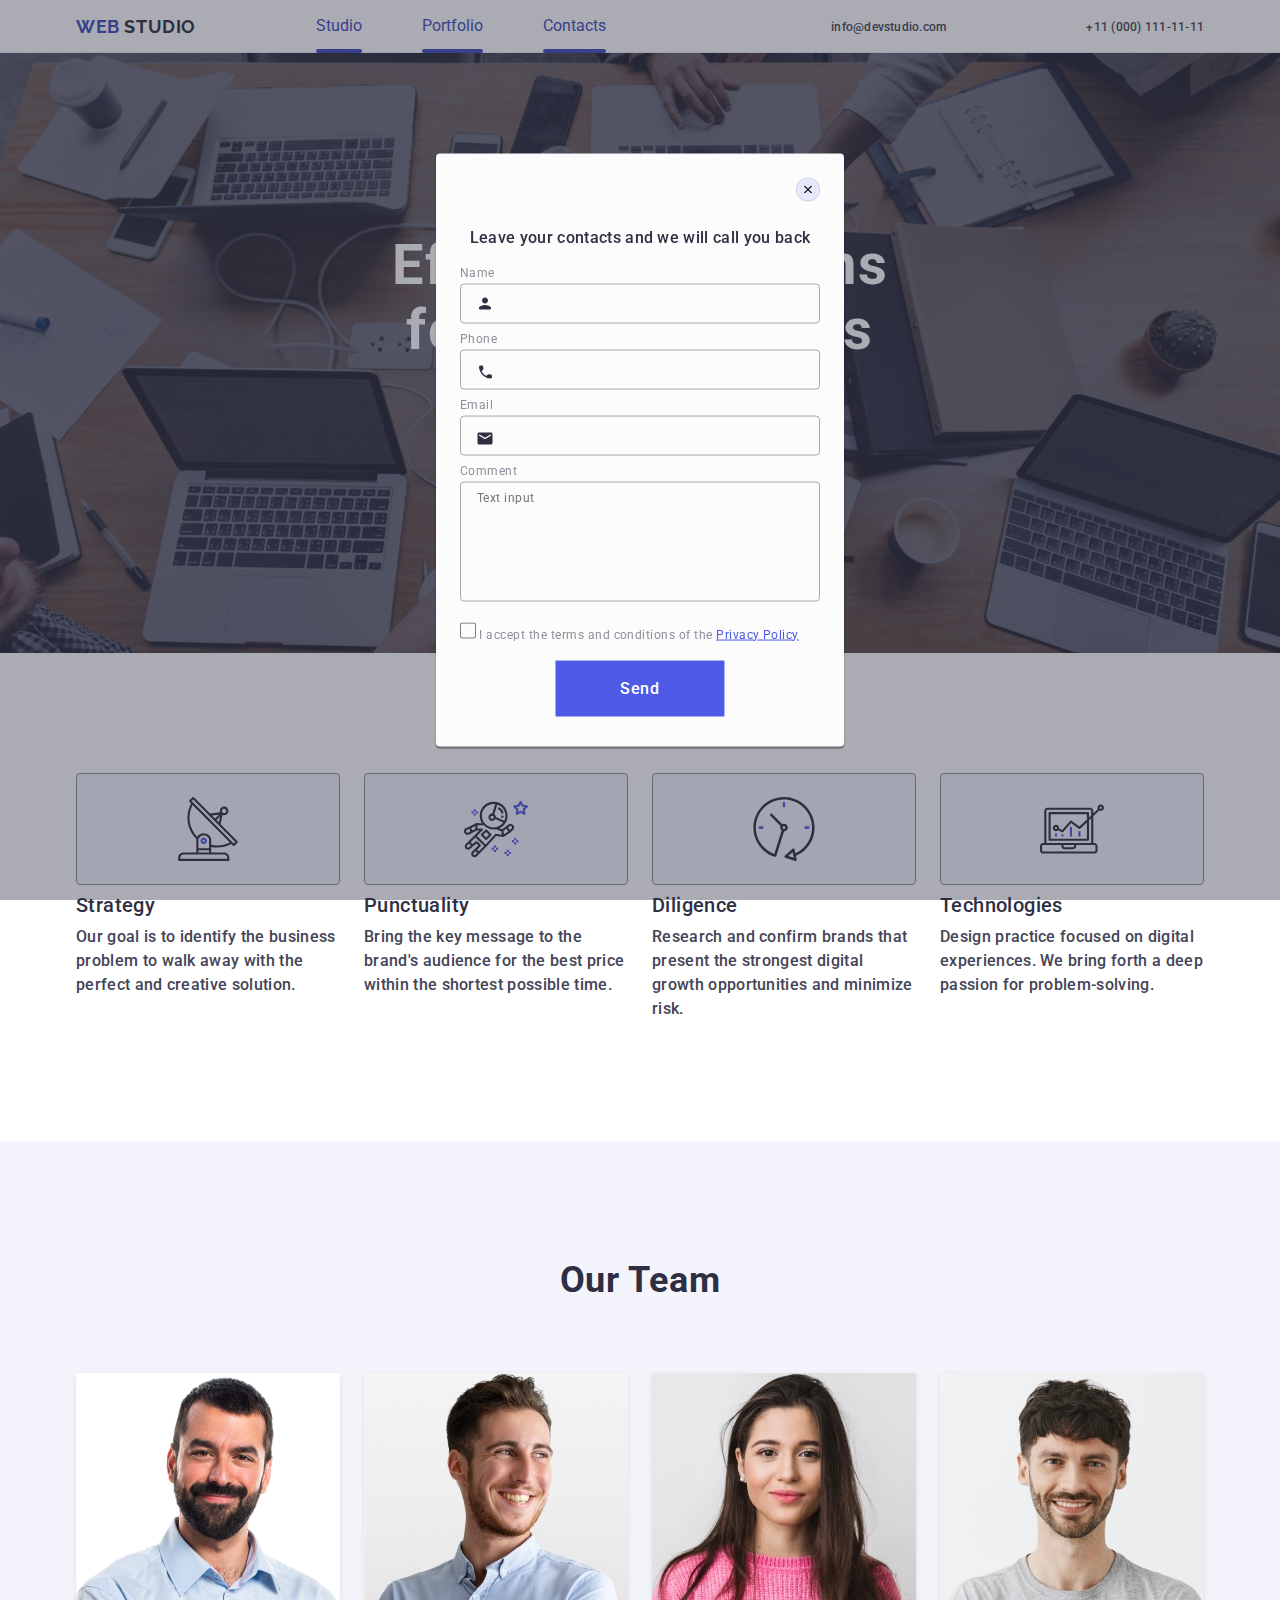
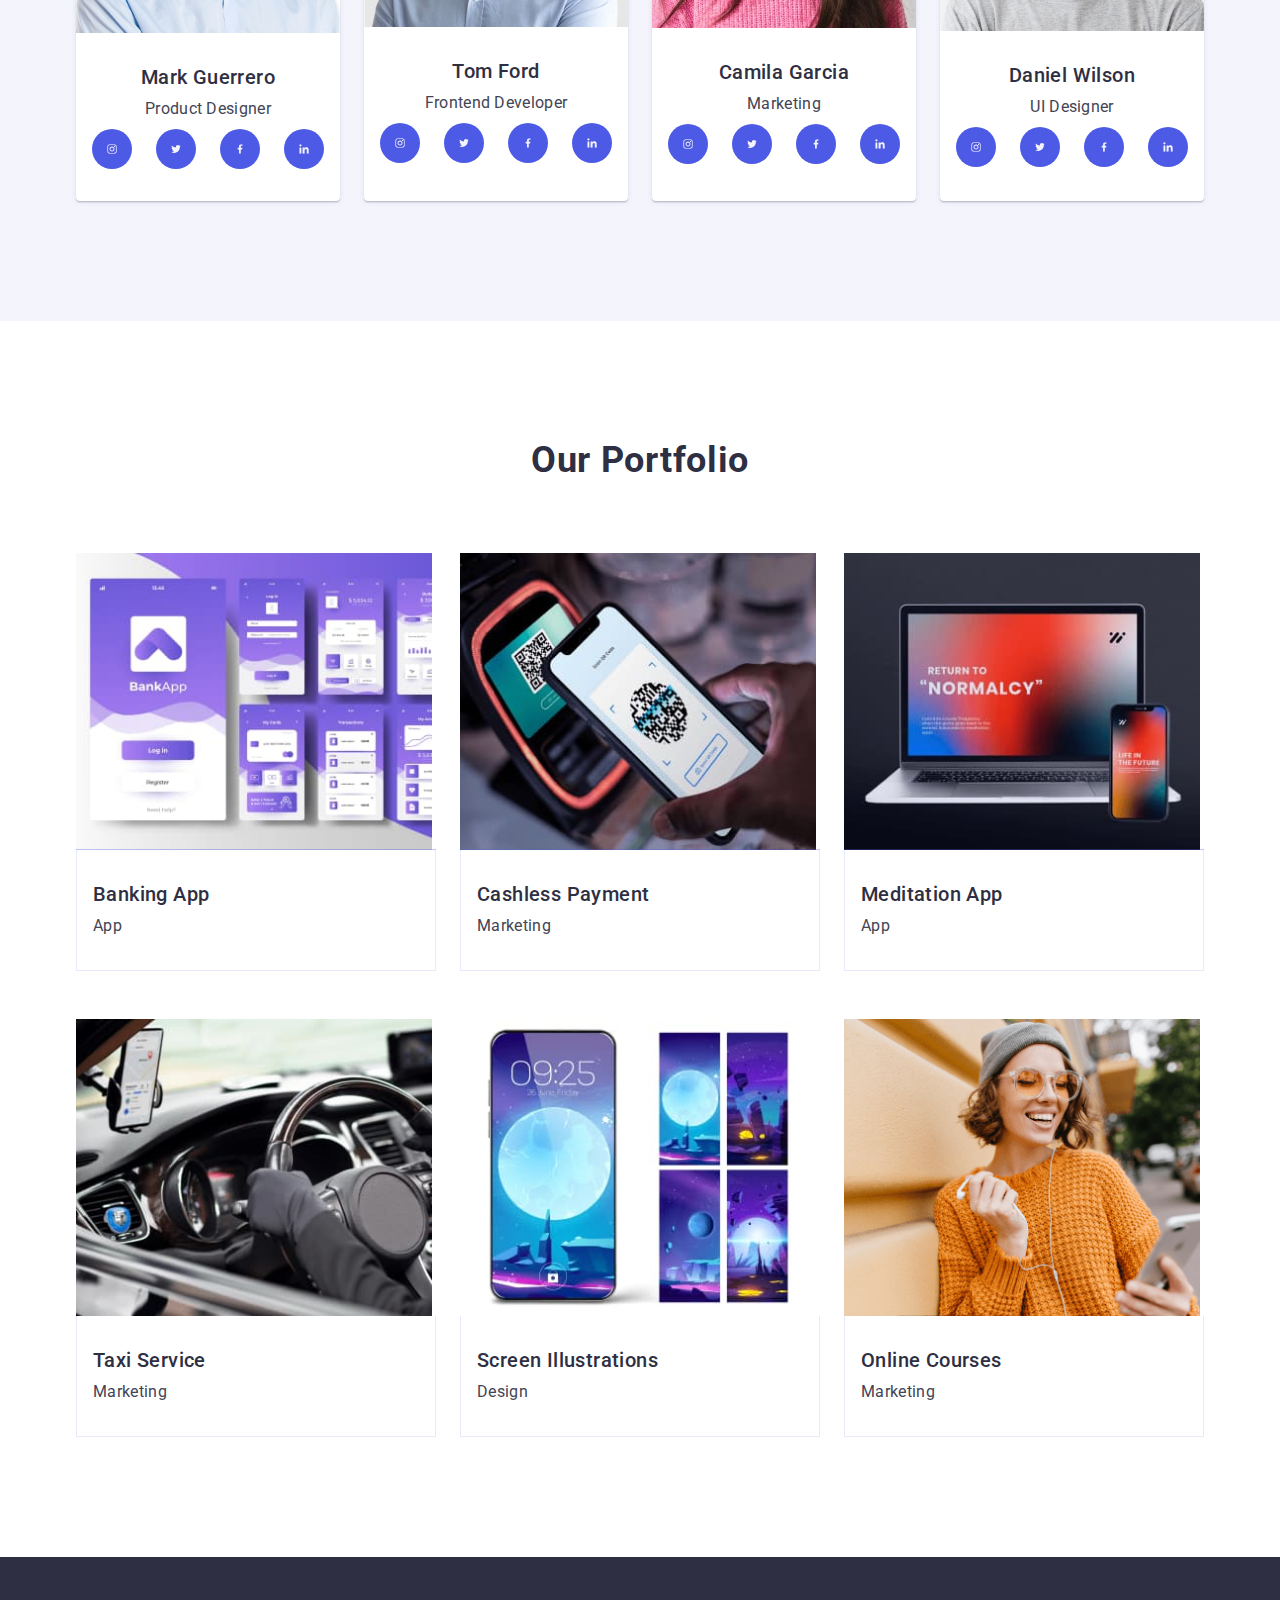
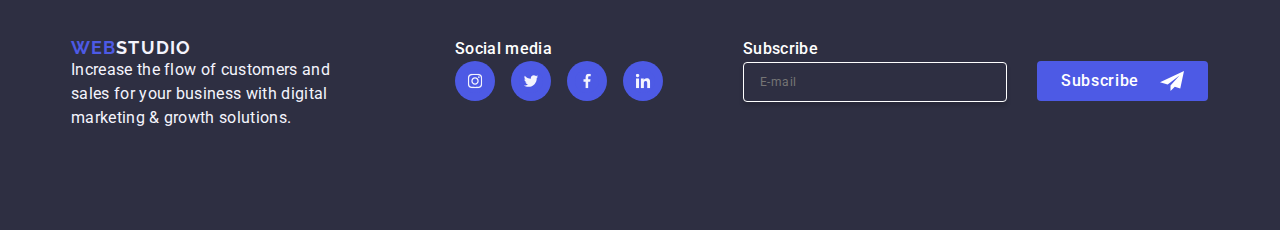
==== commit 381cd74f: "test" ====
--- a/index.html
+++ b/index.html
@@ -669,7 +669,7 @@
         </div>
       </div>
     </footer>
-    <div class="backdrop" style="display: none">
+    <div class="backdrop">
       <div class="modal">
         <button class="button-footer" type="button">
           <svg class="button-svg" viewBox="107 144 8 8" width="8" height="8">
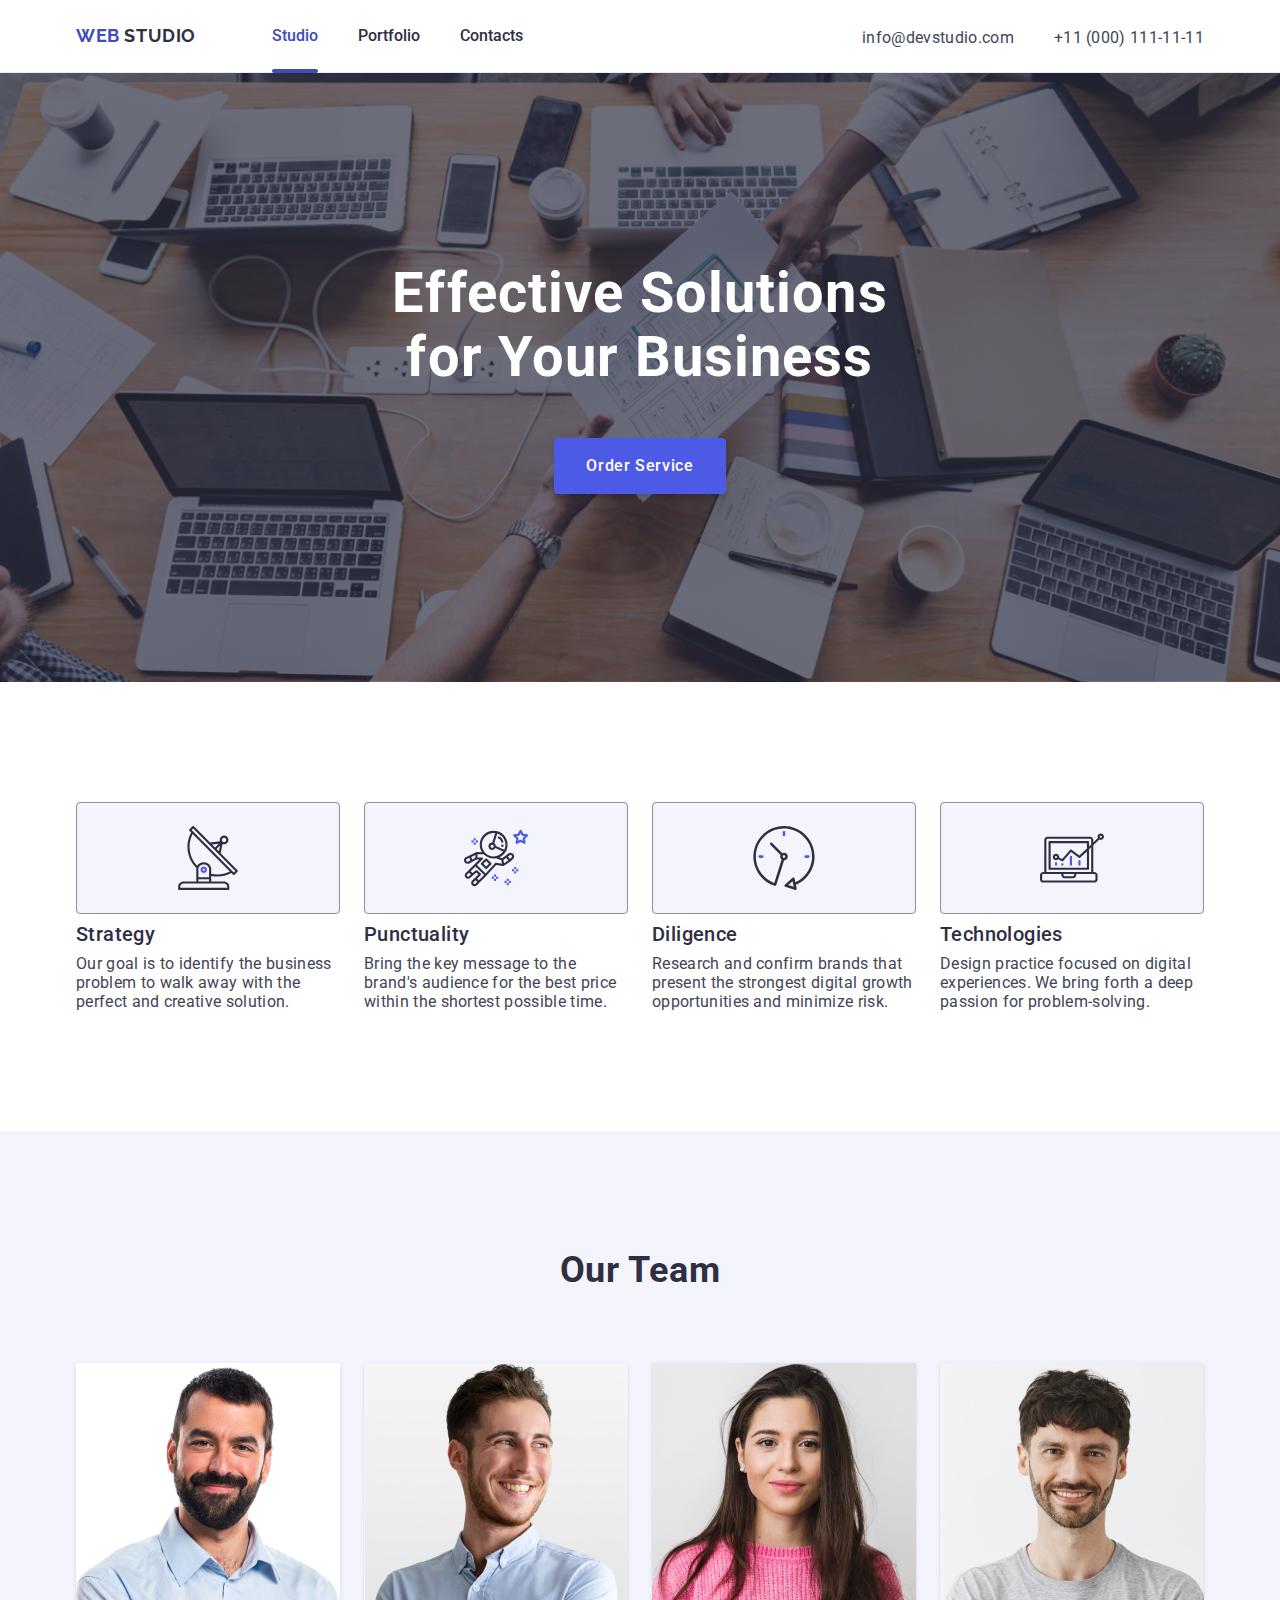
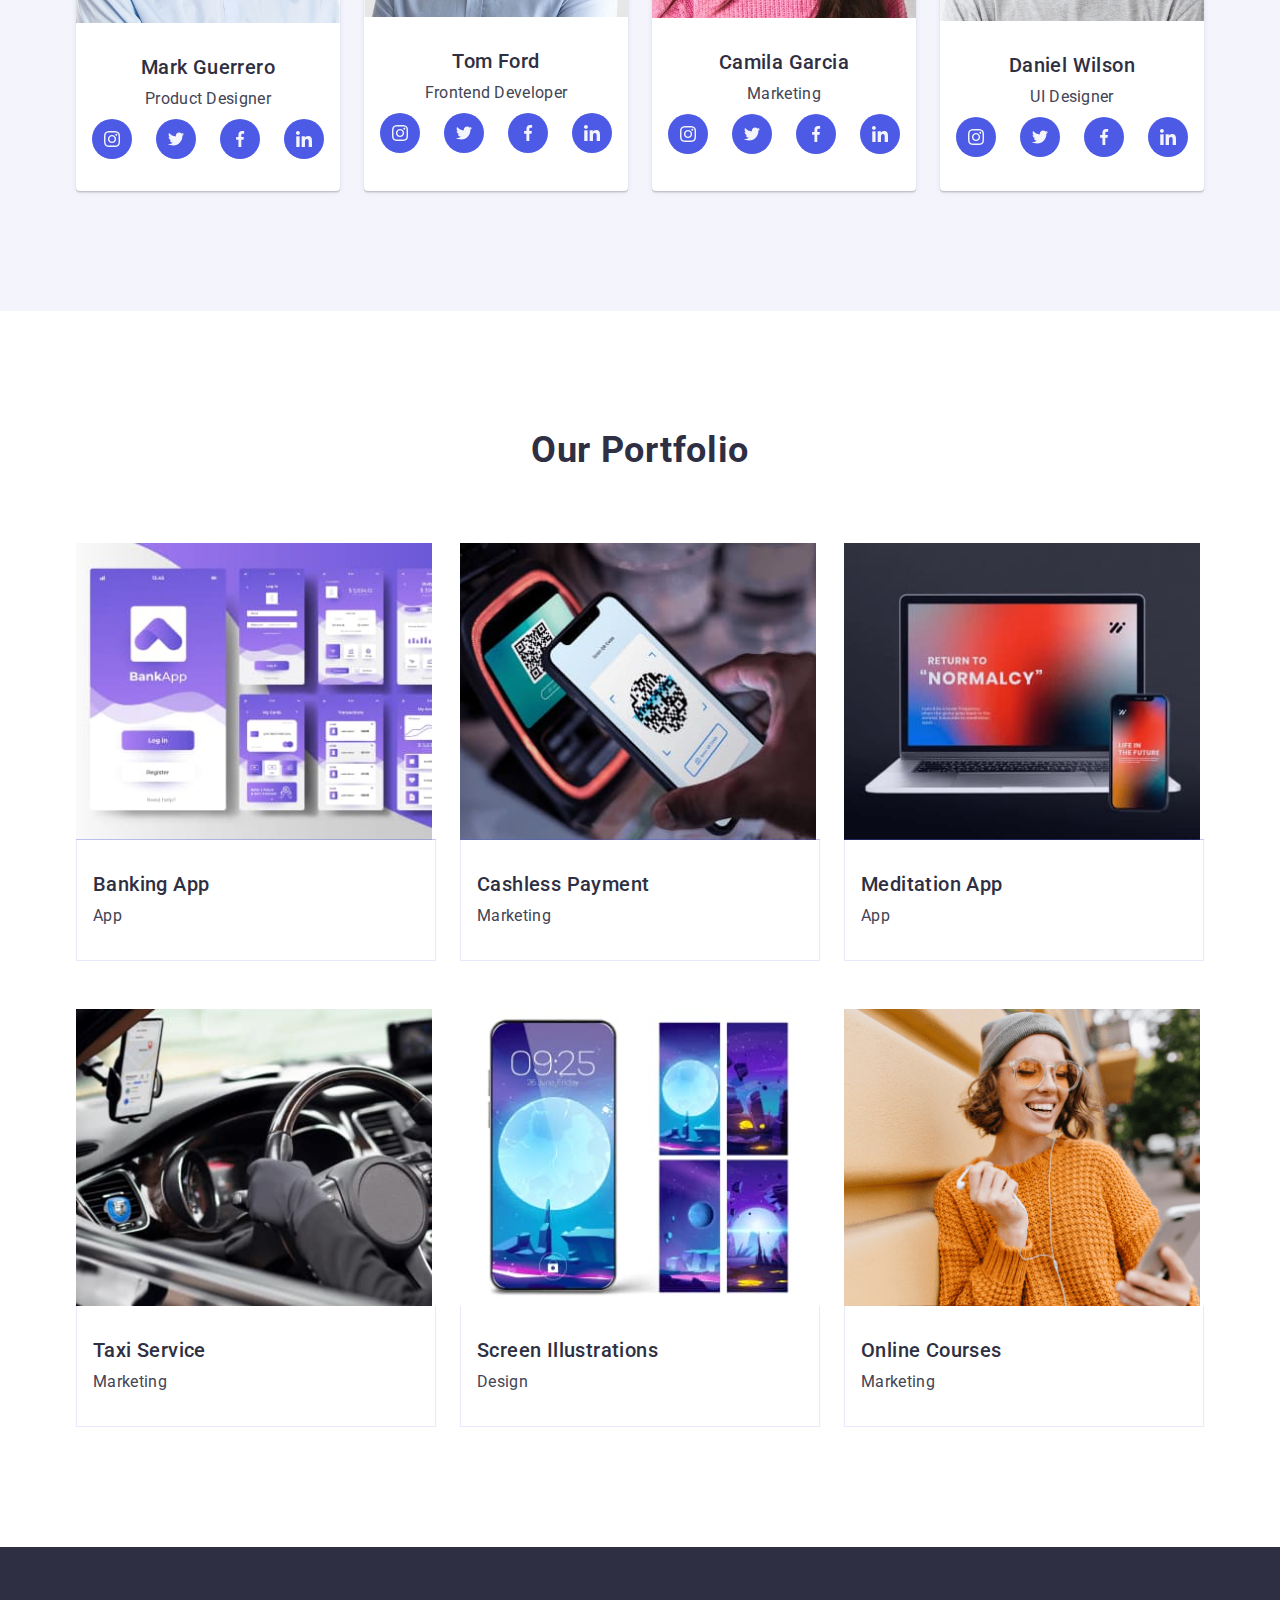
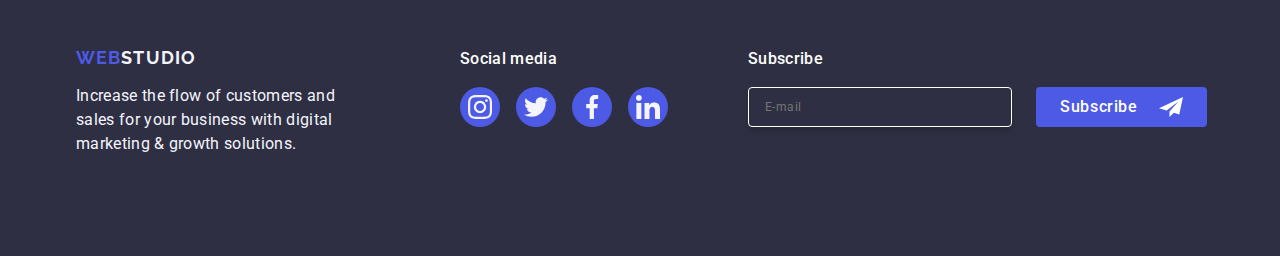
==== commit e74d795a: "Fixed after Stanislav's comments - 23/02/2024" ====
--- a/index.html
+++ b/index.html
@@ -24,15 +24,15 @@
             Web
             <span class="span-studio">Studio</span>
           </a>
-          <ul class="header-list" style="margin: 0; padding: 0">
+          <ul class="header-list">
             <li class="header-item">
               <a class="header-link current" href="./index.html">Studio</a>
             </li>
             <li class="header-item">
-              <a class="header-link current" href="">Portfolio</a>
+              <a class="header-link" href="">Portfolio</a>
             </li>
             <li class="header-item">
-              <a class="header-link current" href="">Contacts</a>
+              <a class="header-link" href="">Contacts</a>
             </li>
           </ul>
         </nav>
@@ -48,20 +48,24 @@
             </li>
           </ul>
         </address>
-        <button type="button" class="open-menu-btn">
-          <svg width="24" height="24" viewBox="156 144 24 24">
-            <use href="./images/icons.svg#menu"></use>
-          </svg>
-        </button>
+        <a href="#menu">
+          <button type="button" class="open-menu-btn">
+            <svg width="24" height="24" viewBox="156 144 24 24">
+              <use href="./images/icons.svg#menu"></use>
+            </svg>
+          </button>
+        </a>
       </div>
     </header>
-    <div class="backdrop-menu">
+    <div class="backdrop-menu is-hidden" id="menu">
       <div class="modal-menu is-open">
-        <button class="button-header" type="button">
-          <svg class="button-svg" viewBox="107 144 8 8" width="8" height="8">
-            <use href="./images/icons.svg#close"></use>
-          </svg>
-        </button>
+        <a href="#">
+          <button class="button-header" type="button">
+            <svg class="button-svg" viewBox="107 144 8 8" width="8" height="8">
+              <use href="./images/icons.svg#close"></use>
+            </svg>
+          </button>
+        </a>
         <ul class="ul-menu">
           <li class="menu-li">Studio</li>
           <li class="menu-li">Portfolio</li>
@@ -141,7 +145,9 @@
           <h1 class="section_title">
             Effective Solutions <br />for Your Business
           </h1>
-          <button class="button-section" type="button">Order Service</button>
+          <a href="#order">
+            <button class="button-section" type="button">Order Service</button>
+          </a>
         </div>
       </section>
       <section class="section-two">
@@ -669,13 +675,15 @@
         </div>
       </div>
     </footer>
-    <div class="backdrop">
+    <div class="backdrop is-hidden" id="order">
       <div class="modal">
-        <button class="button-footer" type="button">
-          <svg class="button-svg" viewBox="107 144 8 8" width="8" height="8">
-            <use href="./images/icons.svg#close"></use>
-          </svg>
-        </button>
+        <a href="#">
+          <button class="button-footer" type="button">
+            <svg class="button-svg" viewBox="107 144 8 8" width="8" height="8">
+              <use href="./images/icons.svg#close"></use>
+            </svg>
+          </button>
+        </a>
         <p class="p-modal">Leave your contacts and we will call you back</p>
         <form class="modal-form">
           <div class="div-form">
--- a/css/style.css
+++ b/css/style.css
@@ -12,622 +12,536 @@
     margin: 0;
 }
 
+.is-hidden {
+    opacity: 0;
+    visibility: hidden;
+    pointer-events: none;
+    display: none;
+}
+
+:target {
+    opacity: 1;
+    visibility: visible;
+    pointer-events: all;
+    display: block;
+}
 
 .header {
     border-bottom: 1px solid #e7e9fc;
     box-shadow: 0 2px 1px rgba(46, 47, 66, 0.08), 0 1px 1px rgba(46, 47, 66, 0.16), 0 1px 6px rgba(46, 47, 66, 0.08);
 }
 
-    .container {
-        max-width: 320px;
-        margin: 0 auto;
-        padding: 0 16px;
-}
-
-    /* @media screen and (min-width:768px) {
-    .container {
-        max-width: 768px;
-    }
-
-    .header-list {
-        display: flex;
-        gap: 40px;
-    }
-
-    .address {
-        display: block;
-    }
-
-    .open-menu-btn {
-        display: none;
-    }
-
-    .header-logo {
-        margin-right: 120px;
-    }
-}
-
-    @media screen and (min-width:1158px) {
-    .container {
-        max-width: 1158px;
-        padding: 0 15px;
-    }
-
-    .open-menu-btn {
-        display: none;
-    }
-} */
-
-    /* .container-footer {
-        margin-right: 120px;
-    } */
-
-    .container-flex {
-        display: flex;
-        align-items: center;
-        justify-content: space-between;
-    }
-
-    a.header-link::after {
-        content: '';
-        width: 100%;
-        position: absolute;
-        left: 0;
-        bottom: -1px;
-        height: 4px;
-        background-color: #404bbf;
-        border-radius: 2px;
-    }
-
-    .header-logo {
-        font-size: 18px;
-        font-weight: 700;
-        line-height: 1.17;
-        letter-spacing: 0.54em;
-        text-transform: uppercase;
-        font-family: "Raleway", sans-serif;
-        /* margin-right: 76px; */
-        position: relative;
-        color: #404bbf;
-        transition: color 250ms cubic-bezier(0.4, 0, 0.2, 1);
-    }
-
-
-    .span-studio {
-        color: #2e2f42;
-        max-width: 71px;
-    }
-
-    .header-list {
-        /* color: #404bbf;
-        font-family: Roboto, sans-serif;
-        font-size: 16px;
-        font-weight: 500;
-        line-height: 1.5;
-        letter-spacing: 0.02em; */
-        list-style: none;
-        display: none;
-    }
-
-    .header-item {
-        position: relative;
-        margin-left: 0;
-        margin-right: 20px;
-        display: inline-block;
-        /*height: 30px;*/
-        color: #434455;
-    }
-
-    .open-menu-btn {
-        padding: 0;
-        line-height: 0;
-        border-color: transparent;
-        cursor: pointer;
-        border: none;
-    }
-
-    /* .header-link {
-        display: block;
-        padding: 24px 0;
-        position: relative;
-        color: #404bbf;
-        transition: color 250ms cubic-bezier(0.4, 0, 0.2, 1);
-        padding: 17px 0;
-    }
-
-    .header-link:hover {
-        color: #404bbf;
-    }
-
-    .header-link:focus {
-        color: #404bbf;
-    }
-     */
-
-    .header-navigation {
-        display: flex;
-        align-items: center;
-        margin-right: auto;
-    }
-
-    address {
-        margin-left: auto;
-        font-style: normal;
-        display: none;
-    }
+.container {
+    max-width: 320px;
+    margin: 0 auto;
+    padding: 0 16px;
+}
+
+.container-flex {
+    display: flex;
+    align-items: center;
+    justify-content: space-between;
+    height: 72px;
+}
+
+.header-logo {
+    font-size: 18px;
+    font-weight: 700;
+    line-height: 1.17;
+    letter-spacing: 0.54em;
+    text-transform: uppercase;
+    font-family: "Raleway", sans-serif;
+    position: relative;
+    color: #404bbf;
+    transition: color 250ms cubic-bezier(0.4, 0, 0.2, 1);
+}
+
+.span-studio {
+    color: #2e2f42;
+    max-width: 71px;
+}
+
+.header-list {
+    list-style: none;
+    display: none;
+}
+
+.header-item {
+    position: relative;
+    margin-left: 0;
+    display: inline-block;
+    color: #434455;
+}
+
+.open-menu-btn {
+    padding: 0;
+    line-height: 0;
+    border-color: transparent;
+    cursor: pointer;
+    border: none;
+}
+
+.header-navigation {
+    display: flex;
+    align-items: center;
+    margin-right: auto;
+}
+
+address {
+    margin-left: auto;
+    font-style: normal;
+    display: none;
+}
 
 
 /* first section */
-    .section-header {
-        color: #ffffff;
-        text-align: center;
-        font-weight: 700;
-        font-size: 36px;
-        background: #2e2f42;
-        letter-spacing: 0.02em;
-        padding-top: 72px;
-        padding-bottom: 72px;
-        background-image: linear-gradient(rgba(46, 47, 66, 0.7), rgba(46, 47, 66, 0.7)), url(../images/people-office.jpg);
-        /* max-width: 320px; */
-        background-repeat: no-repeat;
-        background-position: center;
-        background-size: cover;
-    }
-
-    .button-section {
-        display: inline-flex;
-        border-radius: 4px;
-        box-shadow: 0 4px 4px 0 rgba(0, 0, 0, 0.15);
-        padding: 16px 32px;
-        align-items: flex-start;
-        gap: 10px;
-        color: #FFF;
-        font-style: normal;
-        font-weight: 500;
-        line-height: 24px;
-        letter-spacing: 0.64px;
-        font-family: "Roboto", sans-serif;
-        font-size: 16px;
-        cursor: pointer;
-        display: block;
-        min-width: 169px;
-        height: 56px;
-        border: none;
-        background-color: #4d5ae5;
-        margin: 0 auto;
-        transition: background-color 250ms cubic-bezier(0.4, 0, 0.2, 1);
-    }
-
-    .button-section:focus, .button-section:hover {
-        background-color: #404BBF;
-    }
-
-    /* section two */
-
-    .section-two {
-        padding-top: 120px;
-        padding-bottom: 120px;
-    }
-
-    .hidden {
-        display: none;
-        visibility: hidden;
-    }
-
-    .values-list {
-        list-style: none;
-        display: inline-flex;
-        flex-direction: column;
-        align-items: flex-start;
-        gap: 72px;
-    }
-
-    .div-svg {
-        display: none;
-    }
-
-    /* .list-one {
-        margin: 0 16px;
-    } */
-
-    ul {
-        margin: 0;
-        padding: 0;
-    }
-
-    .team-list {
-        display: inline-flex;
-        flex-direction: column;
-        list-style: none;
-        gap: 24px;
-        margin: 0 20px;
-    }
-    
-
-    .visually-hidden {
-        position: absolute;
-        width: 1px;
-        height: 1px;
-        margin: 1px;
-        border: 0;
-        padding: 0;
-        white-space: nowrap;
-        clip-path: inset(100%);
-        clip: rect(0 0 0 0);
-        overflow: hidden;
-    }
-
-    .values-title {
-        font-weight: 500;
-        font-size: 20px;
-        line-height: 1.2;
-        letter-spacing: 0.02em;
-        color:#2e2f42;
-        margin-bottom: 8px;
-        text-align: center;
-    }
-
-    /* section three */
-
-    .a-three {
-        width: 100%;
-        height: 100%;
-        background-color: #4d5ae5;
-        border-radius: 50%;
-        display: flex;
-        align-items: center;
-        justify-content: center;
-        transition: background-color 250ms cubic-bezier(0.4, 0, 0.2, 1);
-    }
-
-    .a-three:hover, .a-three:focus {
-        background-color: #404bbf;
-    }
-
-    /*.values-item {*/
-    /*    background-color: #FFFFFF;*/
-    /*    border-radius: 0 0 4px 4px;*/
-    /*    box-shadow: 0 2px 1px 0 rgba(46, 47, 66, 0.08), 0 1px 1px 0 rgba(46, 47, 66, 0.16), 0 1px 6px 0 rgba(46, 47, 66, 0.08);*/
-    /*}*/
-
-    .h3-team {
-        font-weight: 500;
-        font-size: 20px;
-        line-height: 1.2;
-        letter-spacing: 0.02em;
-        color: #2e2f42;
-    }
-
-    /*.values-item h3, .values-item p {*/
-    /*    text-align: center;*/
-    /*    font-size: 16px;*/
-    /*}*/
-
-    .team-header {
-        color: #2E2F42;
-        text-align: center;
-        font-family: Roboto, sans-serif;
-        font-style: normal;
-        font-weight: 700;
-        text-transform: capitalize;
-        line-height: 1.11;
-        letter-spacing: 0.02em;
-        font-size: 36px;
-        margin-bottom: 72px;
-    }
-
-    .team-svg {
-        fill: #f4f4fd;
-    }
-
-    .portfolio-header {
-        color: #2E2F42;
-        text-align: center;
-        font-family: Roboto, sans-serif;
-        font-size: 36px;
-        font-style: normal;
-        font-weight: 700;
-        /*line-height: 40px;*/
-        letter-spacing: 0.72px;
-        text-transform: capitalize;
-        line-height: 1.11;
-        margin-bottom: 72px;
-    }
-
-    .team-workers{
-        display: inline-flex;
-        padding-bottom: 32px;
-        justify-content: center;
-        align-items: center;
-        gap: 32px;
-    }
-
-    .img-four {
-        max-width: 288px;
-    }
-
-    .footer {
-        color: #ffffff;
-        letter-spacing: 0.07em;
-        background: #2e2f42;
-        /* height: 664px; */
-        padding-top: 20px;
-        padding-bottom: 40px;
-    }
-
-    .footer-link {
-        margin-top: 30px;
-        margin-left: 80px;
-        display: flex;
-        color: #4D5AE5;
-        font-size: 18px;
-        font-weight: 700;
-        font-family: "Raleway", sans-serif;
-        text-transform: uppercase;
-        line-height: 1.17;
-        margin-bottom: 18px;
-    }
-
-    .footer-div-p {
-        text-align: center;
-        justify-content: center;
-        margin-top: 72px;
-    }
-
-   .footer-p {
-       color: #F4F4FD;
-       font-family: Roboto;
-       font-size: 16px;
-       font-style: normal;
-       font-weight: 400;
-       line-height: 24px;
-       letter-spacing: 0.32px;
-       margin-bottom: 72px;
-   }
-
-    .team-section {
-        background: #F4F4FD;
-        padding: 120px 0;
-    }
-
-    .team-title {
-        color: #2E2F42;
-        text-align: center;
-        font-family: Roboto;
-        font-size: 20px;
-        font-style: normal;
-        font-weight: 500;
-        line-height: 24px;
-        letter-spacing: 0.4px;
-    }
-
-    .team-paragraph {
-        color: #434455;
-        text-align: center;
-        font-family: Roboto;
-        font-size: 16px;
-        font-style: normal;
-        font-weight: 400;
-        line-height: 24px;
-        letter-spacing: 0.32px;
-}
-
-    .div-s-three {
-        padding: 32px 0;
-    }
-
-    .section-four {
-        padding-top: 120px;
-        padding-bottom: 120px;
-    }
-
-    .portfolio-list {
-        display: flex;
-        flex-wrap: wrap;
-        list-style: none;
-        gap: 24px;
-        column-gap: 24px;
-        row-gap: 48px;
-    }
-
-    .portfolio-item {
-        flex-basis: calc((100% - 48px) / 3);
-        transition: box-shadow 250ms cubic-bezier(0.4, 0, 0.2, 1);
-    }
-
-    .portfolio-item:hover {
-        box-shadow: 0 1px 6px rgba(46, 47, 66, 0.08), 0 1px 1px rgba(46, 47, 66, 0.16), 0 2px 1px rgba(46, 47, 66, 0.08);
-    }
-
-    .portfolio-item:hover .p-img {
-        transform: translateY(0%);
-    }
-
-    .div-pictures {
-        position: relative;
-        overflow: hidden;
-        transition: box-shadow 250ms cubic-bezier(0.4, 0, 0.2, 1);
-    }
-
-    .p-img {
-        position: absolute;
-        top: 0;
-        font-size: 16px;
-        line-height: 1.5;
-        letter-spacing: 0.02em;
-        color: #f4f4fd;
-        padding: 40px 32px;
-        background-color: #4d5ae5;
-        height: 100%;
-        width: 100%;
-        transform: translateY(100%);
-        transition: transform 250ms cubic-bezier(0.4, 0, 0.2, 1);
-    }
-
-    .container-li {
-        padding: 32px 16px;
-        border: 1px solid #e7e9fc;
-        border-top: none;
-    }
-
-    .portfolio-title {
-        color: #2E2F42;
-        font-family: Roboto, sans-serif;
-        font-size: 20px;
-        font-style: normal;
-        font-weight: 500;
-        line-height: 24px;
-        letter-spacing: 0.4px;
-        margin-bottom: 8px;
-    }
-
-    .portfolio-paragraph {
-        color: #434455;
-        font-family: Roboto, sans-serif;
-        font-size: 16px;
-        font-style: normal;
-        font-weight: 400;
-        line-height: 24px;
-        letter-spacing: 0.32px;
-    }
-
-    .span-studio-footer {
-        color: #f4f4fd;
-        /*display: inline-block;*/
-    }
-
-    .section_title {
-        font-size: 56px;
-        letter-spacing: 0.02em;
-        max-width: 496px;
-        margin: 0 auto 48px;
-    }
-
-    .tel {
-        color: #434455;
-    }
-
-    .team-item {
-        background-color: #FFFFFF;
-        text-align: center;
-        border-radius: 0 0 4px 4px;
-        flex-basis: calc((100% - 72px) / 4);
-        box-shadow: 0 1px 6px rgba(46, 47, 66, 0.08), 0 1px 1px rgba(46, 47, 66, 0.16), 0 2px 1px rgba(46, 47, 66, 0.08);
-    }
-
-
-    img {
-        display: block;
-    }
-
-    .footer-div-p {
-        font-weight: 500;
-        font-size: 16px;
-        line-height: 1.5;
-        letter-spacing: 0.02em;
-        color: #FFFFFF;
-        margin-bottom: 16px;
-    }
-
-    .ul-footer {
-        margin-top: 16px;
-        margin-left: 45px;
-        margin-right: 45px;
-        list-style: none;
-    }
-
-    .li-footer {
-        width: 40px;
-        height: 40px;
-    }
-
-    .a-footer {
-        width: 100%;
-        height: 100%;
-        background-color: #4d5ae5;
-        border-radius: 50%;
-        display: flex;
-        align-items: center;
-        justify-content: center;
-        transition: background-color 250ms cubic-bezier(0.4, 0, 0.2, 1);
-    }
-
-
-
-    .section-social-media {
-        display: flex;
-        /*gap: 16px;*/
-        list-style: none;
-        justify-content: center;
-        gap: 24px;
-    }
-
-    .li-three {
-        width: 40px;
-        height: 40px;
-        transition: background-color 250ms cubic-bezier(0.4, 0, 0.2, 1);
-    }
-
-    .a-footer:hover {
-        background-color: #31d0aa;
-    }
-
-    .a-footer:focus {
-        background-color: #31d0aa;
-    }
-
-    .svg-footer {
-        fill: #f4f4fd;
-    }
-
-    .label-footer {
-        border-radius: 4px;
-        border: 1px solid var(--WHITE, #FFF);
-        opacity: 0.3;
-        box-shadow: 0px 4px 4px 0px rgba(0, 0, 0, 0.15);
-        background-color: transparent;
-    }
-
-    .backdrop {
-        position: fixed;
-        top: 0;
-        left: 0;
-        width: 100%;
-        height: 100%;
-        background-color: rgba(46, 47, 66, 0.4);
-        transition: opacity 250ms cubic-bezier(0.4, 0, 0.2, 1), visibility 250ms cubic-bezier(0.4, 0, 0.2, 1);
-    }
-
-    .modal {
-        position: absolute;
-        top: 50%;
-        left: 50%;
-        transform: translate(-50%, -50%) scale(1);
-        width: 300px;
-        min-height: 584px;
-        background: #fcfcfc;
-        box-shadow: 0 1px 1px rgba(0, 0, 0, 0.14), 0 1px 3px rgba(0, 0, 0, 0.12), 0 2px 1px rgba(0, 0, 0, 0.2);
-        border-radius: 4px;
-        transition: transform 250ms cubic-bezier(0.4, 0, 0.2, 1);
-        padding: 72px 24px 24px 24px;
-    }
-
-    .button-footer {
-        position: absolute;
-        top: 24px;
-        right: 24px;
-        width: 24px;
-        height: 24px;
-        border-radius: 50%;
-        display: flex;
-        align-items: center;
-        justify-content: center;
-        background-color: #e7e9fc;
-        border: 1px solid rgba(0, 0, 0, 0.1);
-        padding: 0;
-        cursor: pointer;
-        transition: background-color 250ms cubic-bezier(0.4, 0, 0.2, 1), border 250ms cubic-bezier(0.4, 0, 0.2, 1);
-    }
+
+.section-header {
+    color: #ffffff;
+    text-align: center;
+    font-size: 36px;
+    background-color: #2e2f42;
+    letter-spacing: 0.02em;
+    padding-top: 72px;
+    padding-bottom: 72px;
+    background-image: linear-gradient(rgba(46, 47, 66, 0.7), rgba(46, 47, 66, 0.7)), url(../images/people-office.jpg);
+    max-width: 100%;
+    background-repeat: no-repeat;
+    background-position: center;
+    background-size: cover;
+    margin: 0 auto;
+}
+
+.button-section {
+    display: inline-flex;
+    border-radius: 4px;
+    box-shadow: 0 4px 4px 0 rgba(0, 0, 0, 0.15);
+    padding: 16px 32px;
+    align-items: flex-start;
+    gap: 10px;
+    color: #FFF;
+    font-style: normal;
+    font-weight: 500;
+    line-height: 1.5;
+    letter-spacing: 0.64px;
+    font-size: 16px;
+    cursor: pointer;
+    display: block;
+    min-width: 169px;
+    height: 56px;
+    border: none;
+    background-color: #4d5ae5;
+    margin: 0 auto;
+    transition: background-color 250ms cubic-bezier(0.4, 0, 0.2, 1);
+}
+
+.button-section:focus, .button-section:hover {
+    background-color: #404BBF;
+}
+
+/* section two */
+
+.section-two {
+    padding-top: 120px;
+    padding-bottom: 120px;
+}
+
+.hidden {
+    display: none;
+    visibility: hidden;
+}
+
+.values-list {
+    list-style: none;
+    display: inline-flex;
+    flex-direction: column;
+    gap: 72px 24px;
+}
+
+.div-svg {
+    display: none;
+}
+
+ul {
+    margin: 0;
+    padding: 0;
+}
+
+.team-list {
+    display: inline-flex;
+    flex-direction: column;
+    list-style: none;
+    gap: 24px;
+    margin: 0 20px;
+}
+
+
+.visually-hidden {
+    position: absolute;
+    width: 1px;
+    height: 1px;
+    margin: 1px;
+    border: 0;
+    padding: 0;
+    white-space: nowrap;
+    clip-path: inset(100%);
+    clip: rect(0 0 0 0);
+    overflow: hidden;
+}
+
+.values-title {
+    font-size: 36px;
+    font-style: normal;
+    font-weight: 700;
+    letter-spacing: 0.02em;
+    line-height: 1.11111;
+    text-transform: capitalize;
+    text-align: center;
+    color: #2E2F42;
+    margin-bottom: 8px;
+}
+
+.values-paragraph {
+    font-size: 16px;
+    font-style: normal;
+    font-weight: 500;
+    line-height: 1.5;
+    letter-spacing: 0.32px;
+}
+
+/* section three */
+
+.a-three {
+    width: 100%;
+    height: 100%;
+    background-color: #4d5ae5;
+    border-radius: 50%;
+    display: flex;
+    align-items: center;
+    justify-content: center;
+    transition: background-color 250ms cubic-bezier(0.4, 0, 0.2, 1);
+}
+
+.a-three:hover, .a-three:focus {
+    background-color: #404bbf;
+}
+
+.h3-team {
+    font-weight: 500;
+    font-size: 20px;
+    line-height: 1.2;
+    letter-spacing: 0.02em;
+    color: #2e2f42;
+}
+
+.team-header {
+    color: #2E2F42;
+    text-align: center;
+    font-style: normal;
+    font-weight: 700;
+    text-transform: capitalize;
+    line-height: 1.11;
+    letter-spacing: 0.02em;
+    font-size: 36px;
+    margin-bottom: 72px;
+}
+
+.team-svg {
+    fill: #f4f4fd;
+}
+
+.portfolio-header {
+    color: #2E2F42;
+    text-align: center;
+    font-size: 36px;
+    font-style: normal;
+    font-weight: 700;
+    letter-spacing: 0.72px;
+    text-transform: capitalize;
+    line-height: 1.11;
+    margin-bottom: 72px;
+}
+
+.team-workers{
+    display: inline-flex;
+    padding-bottom: 32px;
+    justify-content: center;
+    align-items: center;
+    gap: 32px;
+}
+
+.img-four {
+    max-width: 288px;
+}
+
+.footer {
+    color: #ffffff;
+    letter-spacing: 0.07em;
+    background: #2e2f42;
+    padding: 96px 0;
+}
+
+.footer-link {
+    margin-left: 80px;
+    display: flex;
+    color: #4D5AE5;
+    font-size: 18px;
+    font-weight: 700;
+    font-family: "Raleway", sans-serif;
+    text-transform: uppercase;
+    line-height: 1.17;
+    margin-bottom: 16px;
+}
+
+.footer-div-p {
+    text-align: center;
+    justify-content: center;
+}
+
+.footer-p {
+    color: #F4F4FD;
+    font-size: 16px;
+    font-style: normal;
+    font-weight: 400;
+    line-height: 1.5;
+    letter-spacing: 0.32px;
+    margin-bottom: 72px;
+}
+
+.team-section {
+    background: #F4F4FD;
+    padding: 120px 0;
+}
+
+.team-title {
+    color: #2E2F42;
+    text-align: center;
+    font-size: 20px;
+    font-style: normal;
+    font-weight: 500;
+    line-height: 1.5;
+    letter-spacing: 0.4px;
+}
+
+.team-paragraph {
+    color: #434455;
+    text-align: center;
+    font-size: 16px;
+    font-style: normal;
+    font-weight: 400;
+    line-height: 1.5;
+    letter-spacing: 0.32px;
+}
+
+.div-s-three {
+    padding: 32px 0;
+}
+
+.section-four {
+    padding-top: 120px;
+    padding-bottom: 120px;
+}
+
+.portfolio-list {
+    display: flex;
+    flex-wrap: wrap;
+    list-style: none;
+    gap: 24px;
+    column-gap: 24px;
+    row-gap: 48px;
+}
+
+.portfolio-item {
+    flex-basis: calc((100% - 48px) / 3);
+    transition: box-shadow 250ms cubic-bezier(0.4, 0, 0.2, 1);
+}
+
+.portfolio-item:hover {
+    box-shadow: 0 1px 6px rgba(46, 47, 66, 0.08), 0 1px 1px rgba(46, 47, 66, 0.16), 0 2px 1px rgba(46, 47, 66, 0.08);
+}
+
+.portfolio-item:hover .p-img {
+    transform: translateY(0%);
+}
+
+.div-pictures {
+    position: relative;
+    overflow: hidden;
+    transition: box-shadow 250ms cubic-bezier(0.4, 0, 0.2, 1);
+}
+
+.p-img {
+    position: absolute;
+    top: 0;
+    font-size: 16px;
+    line-height: 1.5;
+    letter-spacing: 0.02em;
+    color: #f4f4fd;
+    padding: 40px 32px;
+    background-color: #4d5ae5;
+    height: 100%;
+    width: 100%;
+    transform: translateY(100%);
+    transition: transform 250ms cubic-bezier(0.4, 0, 0.2, 1);
+}
+
+.container-li {
+    padding: 32px 16px;
+    border: 1px solid #e7e9fc;
+    border-top: none;
+}
+
+.portfolio-title {
+    color: #2E2F42;
+    font-size: 20px;
+    font-style: normal;
+    font-weight: 500;
+    line-height: 1.2;
+    letter-spacing: 0.4px;
+    margin-bottom: 8px;
+}
+
+.portfolio-paragraph {
+    color: #434455;
+    font-size: 16px;
+    font-style: normal;
+    font-weight: 400;
+    line-height: 1.5;
+    letter-spacing: 0.32px;
+}
+
+.span-studio-footer {
+    color: #f4f4fd;
+}
+
+.section_title {
+    font-size: 56px;
+    letter-spacing: 0.02em;
+    max-width: 496px;
+    margin: 0 auto 48px;
+}
+
+.tel {
+    color: #434455;
+}
+
+.team-item {
+    background-color: #FFFFFF;
+    text-align: center;
+    border-radius: 0 0 4px 4px;
+    flex-basis: calc((100% - 72px) / 4);
+    box-shadow: 0 1px 6px rgba(46, 47, 66, 0.08), 0 1px 1px rgba(46, 47, 66, 0.16), 0 2px 1px rgba(46, 47, 66, 0.08);
+}
+
+img {
+    display: block;
+}
+
+.footer-div-p {
+    font-weight: 500;
+    font-size: 16px;
+    line-height: 1.5;
+    letter-spacing: 0.02em;
+    color: #FFFFFF;
+    margin-bottom: 16px;
+}
+
+.ul-footer {
+    margin-top: 16px;
+    margin-left: 45px;
+    margin-right: 45px;
+    list-style: none;
+}
+
+.li-footer {
+    width: 40px;
+    height: 40px;
+}
+
+.a-footer {
+    width: 100%;
+    height: 100%;
+    background-color: #4d5ae5;
+    border-radius: 50%;
+    display: flex;
+    align-items: center;
+    justify-content: center;
+    transition: background-color 250ms cubic-bezier(0.4, 0, 0.2, 1);
+}
+
+.section-social-media {
+    display: flex;
+    list-style: none;
+    justify-content: center;
+    gap: 24px;
+}
+
+.li-three {
+    width: 40px;
+    height: 40px;
+    transition: background-color 250ms cubic-bezier(0.4, 0, 0.2, 1);
+}
+
+.a-footer:hover {
+    background-color: #31d0aa;
+}
+
+.a-footer:focus {
+    background-color: #31d0aa;
+}
+
+.svg-footer {
+    fill: #f4f4fd;
+}
+
+.label-footer {
+    border-radius: 4px;
+    border: 1px solid var(--WHITE, #FFF);
+    opacity: 0.3;
+    box-shadow: 0px 4px 4px 0px rgba(0, 0, 0, 0.15);
+    background-color: transparent;
+}
+
+.backdrop {
+    position: fixed;
+    top: 0;
+    left: 0;
+    width: 100%;
+    height: 100%;
+    background-color: rgba(46, 47, 66, 0.4);
+    transition: opacity 250ms cubic-bezier(0.4, 0, 0.2, 1), visibility 250ms cubic-bezier(0.4, 0, 0.2, 1);
+}
+
+.modal {
+    position: absolute;
+    top: 50%;
+    left: 50%;
+    transform: translate(-50%, -50%) scale(1);
+    width: 300px;
+    min-height: 584px;
+    background: #fcfcfc;
+    box-shadow: 0 1px 1px rgba(0, 0, 0, 0.14), 0 1px 3px rgba(0, 0, 0, 0.12), 0 2px 1px rgba(0, 0, 0, 0.2);
+    border-radius: 4px;
+    transition: transform 250ms cubic-bezier(0.4, 0, 0.2, 1);
+    padding: 72px 24px 24px 24px;
+}
+
+.button-footer {
+    position: absolute;
+    top: 24px;
+    right: 24px;
+    width: 24px;
+    height: 24px;
+    border-radius: 50%;
+    display: flex;
+    align-items: center;
+    justify-content: center;
+    background-color: #e7e9fc;
+    border: 1px solid rgba(0, 0, 0, 0.1);
+    padding: 0;
+    cursor: pointer;
+    transition: background-color 250ms cubic-bezier(0.4, 0, 0.2, 1), border 250ms cubic-bezier(0.4, 0, 0.2, 1);
+}
 
 .button-footer:hover {
     background-color: #404bbf;
@@ -753,7 +667,6 @@
     line-height: 1.17;
     letter-spacing: 0.04em;
     color: #8e8f99;
-    font-family: "Roboto", sans-serif;
     font-style: normal;
     font-weight: 400;
 }
@@ -770,17 +683,10 @@
     fill: transparent;
 }
 
-/*.span-privacy:checked {*/
-/*    background-color: #404bbf;*/
-/*    border: none;*/
-/*    fill: #F4F4FD;*/
-/*}*/
-
 .privacy-policy {
-    font-family: "Roboto", sans-serif;
     font-size: 12px;
     font-weight: 400;
-    line-height: 16px;
+    line-height: 1.33333;
     letter-spacing: 0.04em;
     text-decoration-line: underline;
     color: #4d5ae5;
@@ -791,7 +697,6 @@
     display: block;
     min-width: 169px;
     height: 56px;
-    font-family: "Roboto", sans-serif;
     font-size: 16px;
     font-weight: 500;
     line-height: 1.5;
@@ -809,7 +714,6 @@
 }
 
 .span-svg {
-    /*background-color: #404BBF;*/
     border: none;
     fill: #F4F4FD;
     width: 16px;
@@ -835,14 +739,7 @@
     margin-bottom: 16px;
 }
 
-/* .form-subscribe {
-    display: flex;
-    gap: 24px;
-} */
-
 .mail-input {
-    /* margin-left: 16px;
-    margin-right: 16px; */
     width: 264px;
     height: 40px;
     border: 1px solid #ffffff;
@@ -855,9 +752,6 @@
     border-radius: 4px;
     color: #ffffff;
     margin-left: 12px;
-    /* flex-shrink: 0; */
-    /* margin-top: -20px; */
-    /*position: fixed;*/
 }
 
 .placeholder {
@@ -877,11 +771,10 @@
     background: #4D5AE5;
     border: none;
     text-align: center;
-    font-family: Roboto;
     font-size: 16px;
     font-style: normal;
     font-weight: 500;
-    line-height: 24px;
+    line-height: 1.5;
     letter-spacing: 0.64px;
 }
 
@@ -906,11 +799,10 @@
 
 .menu-li {
     color: #2E2F42;
-    font-family: Roboto;
     font-size: 36px;
     font-style: normal;
     font-weight: 700;
-    line-height: 40px;
+    line-height: 1.11111;
     letter-spacing: 0.72px;
     text-transform: capitalize;
 }
@@ -933,11 +825,10 @@
     align-items: flex-start;
     gap: 24px;
     color: #434455;
-    font-family: Roboto;
     font-size: 20px;
     font-style: normal;
     font-weight: 500;
-    line-height: 24px;
+    line-height: 1.2;
     letter-spacing: 0.4px;
     margin-left: 16px;
     list-style: none;
@@ -945,11 +836,10 @@
 
 .address-item-mod a {
     color: #434455;
-    font-family: Roboto;
     font-size: 20px;
     font-style: normal;
     font-weight: 500;
-    line-height: 24px;
+    line-height: 1.2;
     letter-spacing: 0.4px;
 }
 
@@ -1004,14 +894,6 @@
     border-radius: 12px;
     border: none;
 }
-/* 
-.backdrop {
-    position: absolute;
-    top: 50%;
-    left: 50%;
-    transform: translate(-50%, -50%);
-    width: 50%;
-} */
 
 .input-user {
     width: 100%;
@@ -1063,16 +945,17 @@
     }
 
     .header-logo {
-        margin-right: 120px;
+        margin-right: 76px;
     }
 
     .header-link {
         display: block;
         padding: 24px 0;
         position: relative;
-        color: #404bbf;
+        color: #2E2F42;
         transition: color 250ms cubic-bezier(0.4, 0, 0.2, 1);
         padding: 17px 0;
+        font-weight: 500;
     }
 
     .header-link:hover {
@@ -1086,18 +969,17 @@
     .current {
         position: relative;
         color: #404bbf;
-        transition: color 250ms cubic-bezier(0.4, 0, 0.2, 1);
-    }
-
-    .current ::after {
-        content: "";
+    }
+
+    .current::after {
+        content: '';
+        width: 100%;
         position: absolute;
         left: 0;
-        bottom: -1px;
-        border-color: #404bbf;
+        bottom: -11px;
+        height: 4px;
+        background-color: #404bbf;
         border-radius: 2px;
-        height: 4px;
-        width: 100%;
     }
 
     .address {
@@ -1144,50 +1026,25 @@
     }
 
     .section-header {
-        color: #ffffff;
-        text-align: center;
-        font-weight: 700;
         font-size: 56px;
-        background: #2e2f42;
         letter-spacing: 0.07em;
-        line-height: 3,75;
-        padding-top: 72px;
-        padding-bottom: 72px;
-        background-image: linear-gradient(rgba(46, 47, 66, 0.7), rgba(46, 47, 66, 0.7)), url(../images/people-office.jpg);
-        /* max-width: 768px; */
         max-width: 100%;
-        background-repeat: no-repeat;
-        background-position: center;
-        background-size: cover;
     }
 
     .values-list {
-        /* list-style: none; */
-        /* display: flex; */
         flex-direction: row;
-        /* align-items: flex-start; */
-        flex-wrap: wrap;
-        justify-content: space-around;
-        gap: 72px 24px;
     }
 
     .values-paragraph {
         color: #434455;
         font-weight: 500;
-        line-height: 24px;
+        line-height: 1.2;
         letter-spacing: 0.32px;
+        margin-top: 8px;
     }
 
     .values-title {
         text-align: left;
-        color: #2E2F42;
-        font-family: Roboto;
-        font-size: 36px;
-        font-style: normal;
-        font-weight: 700;
-        line-height: 40px;
-        letter-spacing: 0.72px;
-        text-transform: capitalize;
     }
 
     .team-list {
@@ -1201,10 +1058,9 @@
     .team-title {
         color: #2E2F42;
         text-align: center;
-        font-family: Roboto;
         font-size: 20px;
         font-weight: 500;
-        line-height: 24px;
+        line-height: 1.2;
         letter-spacing: 0.4px;
     }
 
@@ -1213,24 +1069,14 @@
     }
 
     .footer-link {
-        margin-top: 97.5px;
         margin-left: 108px;
-    }
-
-    .footer {
-        height: auto;
-    }
-
-    .footer-main {
-        padding-bottom: 60px;
     }
 
     .footer-p {
         width: 264px;
-        font-family: Roboto;
         font-size: 16px;
         font-weight: 400;
-        line-height: 24px;
+        line-height: 1.5;
         letter-spacing: 0.32px;
         margin-left: 108px;
     }
@@ -1238,7 +1084,6 @@
     .footer-div-p {
         display: inline;
         float: left;
-        margin-top: 96px;
         margin-left: 36px;
     }
 
@@ -1255,6 +1100,20 @@
         margin-left: 96px;
     }
 
+    .values-list {
+        display: flex;
+        flex-direction: row;
+        flex-wrap: wrap;
+        justify-content: flex-end;
+    }
+
+    .list-one {
+        width: calc((50% - 36px));
+    }
+
+    .button-subscribe {
+        margin-left: 32px;
+    }
 }
 
 @media screen and (min-width:1158px) {
@@ -1280,16 +1139,12 @@
     .address-list {
         flex-direction: row;
         gap: 40px;
-    }
-
-    .address-list {
         margin: 0;
     }
 
-    .address-item {
+    .mailto {
         font-size: 16px;
-        line-height: 1.5;
-        margin-left: 100px;
+        font-weight: 400;
     }
 
     .open-menu-btn {
@@ -1298,20 +1153,10 @@
 
     .section-header {
         font-size: 56px;
-        background: #2e2f42;
         letter-spacing: 0.07em;
-        padding-top: 72px;
-        padding-bottom: 72px;
-        background-image: linear-gradient(rgba(46, 47, 66, 0.7), rgba(46, 47, 66, 0.7)), url(../images/people-office.jpg);
+        padding-top: 188px;
+        padding-bottom: 188px;
         max-width: 100%;
-        height: 600px;
-        background-repeat: no-repeat;
-        background-position: center;
-        background-size: cover;
-    }
-
-    .section_title {
-        margin-top: 108px;
     }
 
     .div-svg {
@@ -1328,10 +1173,9 @@
 
     .values-title {
         color: #2E2F42;
-        font-family: Roboto;
         font-size: 20px;
         font-weight: 500;
-        line-height: 24px;
+        line-height: 1.2;
         letter-spacing: 0.4px;
     }
 
@@ -1342,7 +1186,13 @@
     .values-list {
         display: flex;
         list-style: none;
-        gap: 24px;
+        font-weight: 500;
+        font-size: 20px;
+        line-height: 1.2;
+    }
+
+    .values-paragraph {
+        font-weight: 400;
     }
 
     .team-list {
@@ -1359,7 +1209,6 @@
 
     .footer-main {
         display: flex;
-        /* gap: 120px; */
     }
 
     .container-footer {
@@ -1380,18 +1229,15 @@
         justify-content: left;
     }
 
-    .li-footer {
-        width: 40px;
-        height: 40px;
-    }
-
     .subscribe {
-        margin-left: 0px;
-        margin-top: 96px;
+        margin: 0;
+        text-align: left;
+        margin-bottom: 16px;
     }
 
     .form-subscribe {
         margin: 0;
+        display: flex;
     }
 
     .mail-input {
@@ -1399,8 +1245,7 @@
     }
 
     .button-subscribe {
-        margin-top: 0px;
-        margin-left: 25px;
+        margin: 0px 0px 0px 24px;
     }
 
     .input-user {
@@ -1419,23 +1264,27 @@
 
     .footer-link {
         margin: 0;
+        margin-bottom: 16px;
     }
 
     .footer-p {
         margin: 0;
     }
 
-    .footer > .container {
-        padding: 60px 10px;
+    .footer {
+        padding: 100px 0;
     }
 
     .footer-div-p {
         margin: 0;
-    }
-
-    .subscribe {
+        margin-bottom: 16px;
+    }
+
+    .div-subscribe {
         margin: 0;
+        margin-left: 80px;
         text-align: left;
+
     }
 
     .ul-footer {
@@ -1445,8 +1294,4 @@
     .footer-media {
         margin-left: 120px;
     }
-
-    .div-subscribe {
-        margin-left: 80px;
-    }
 }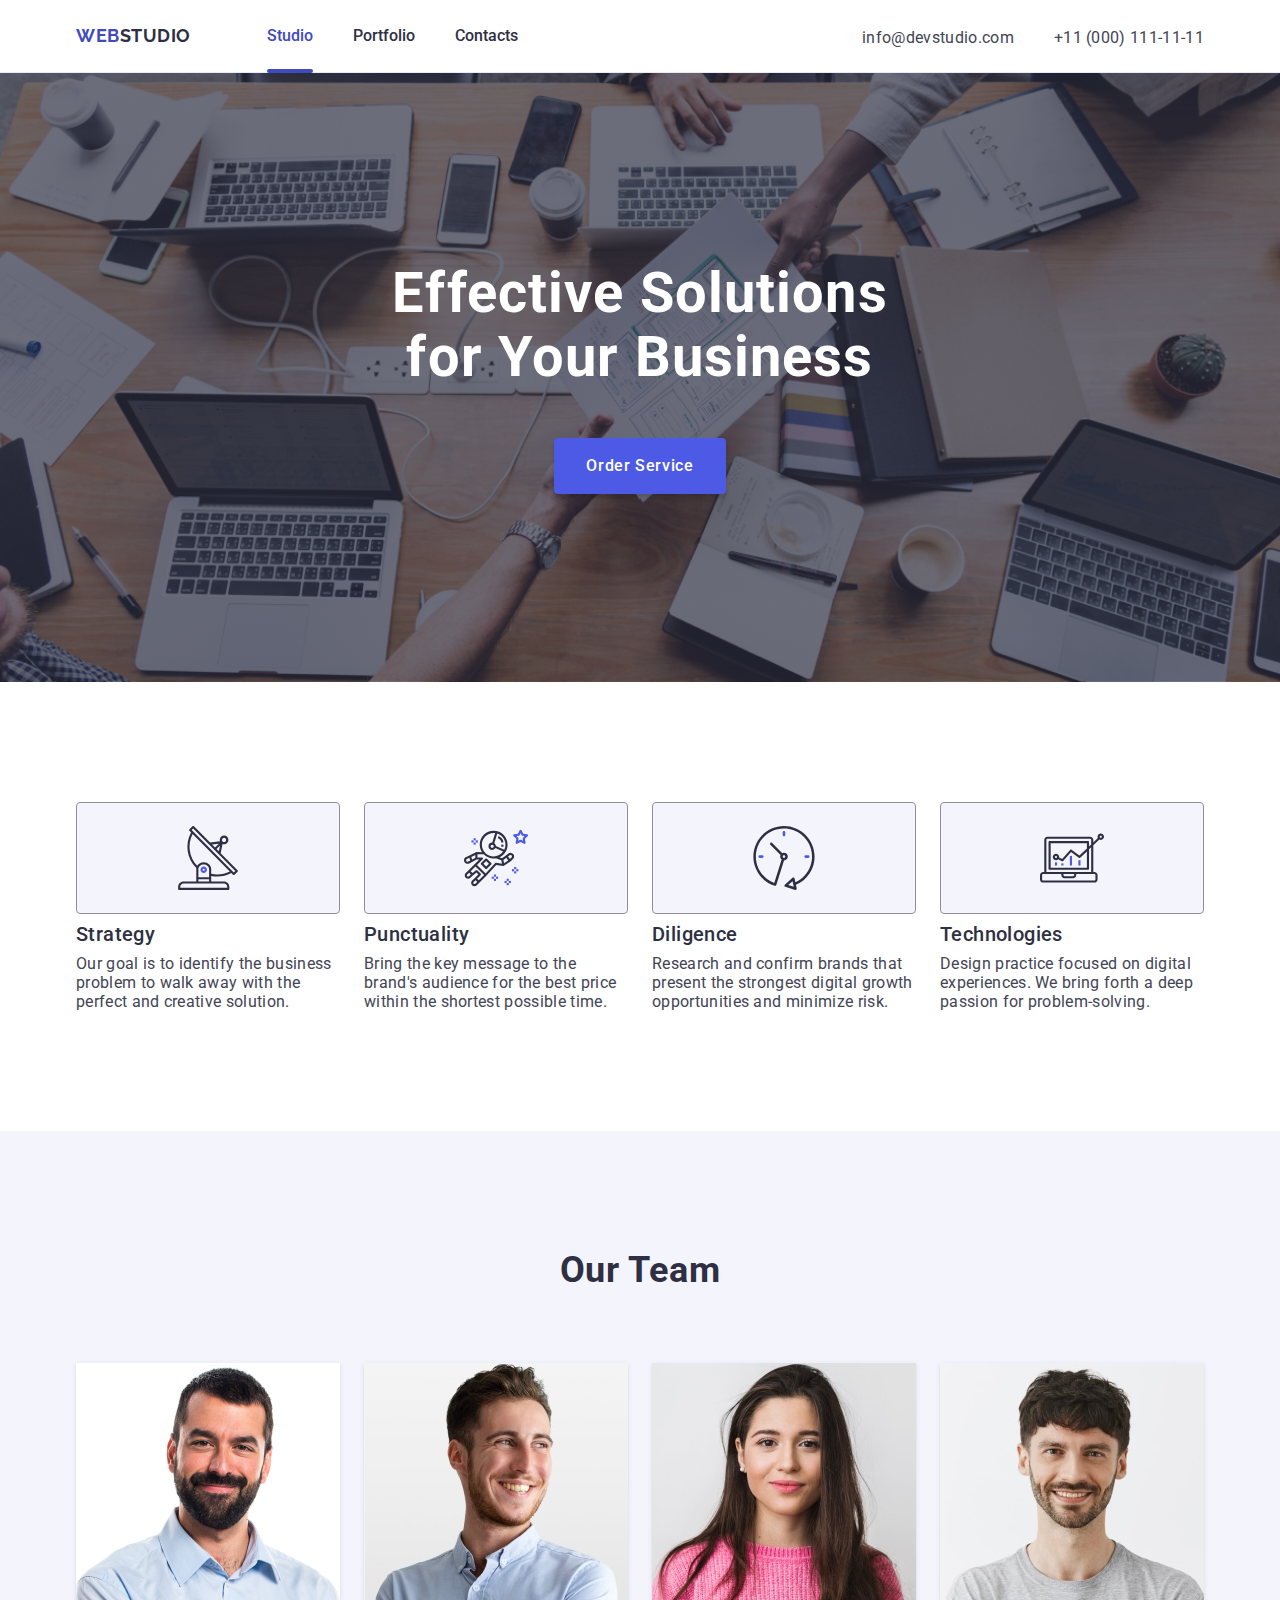
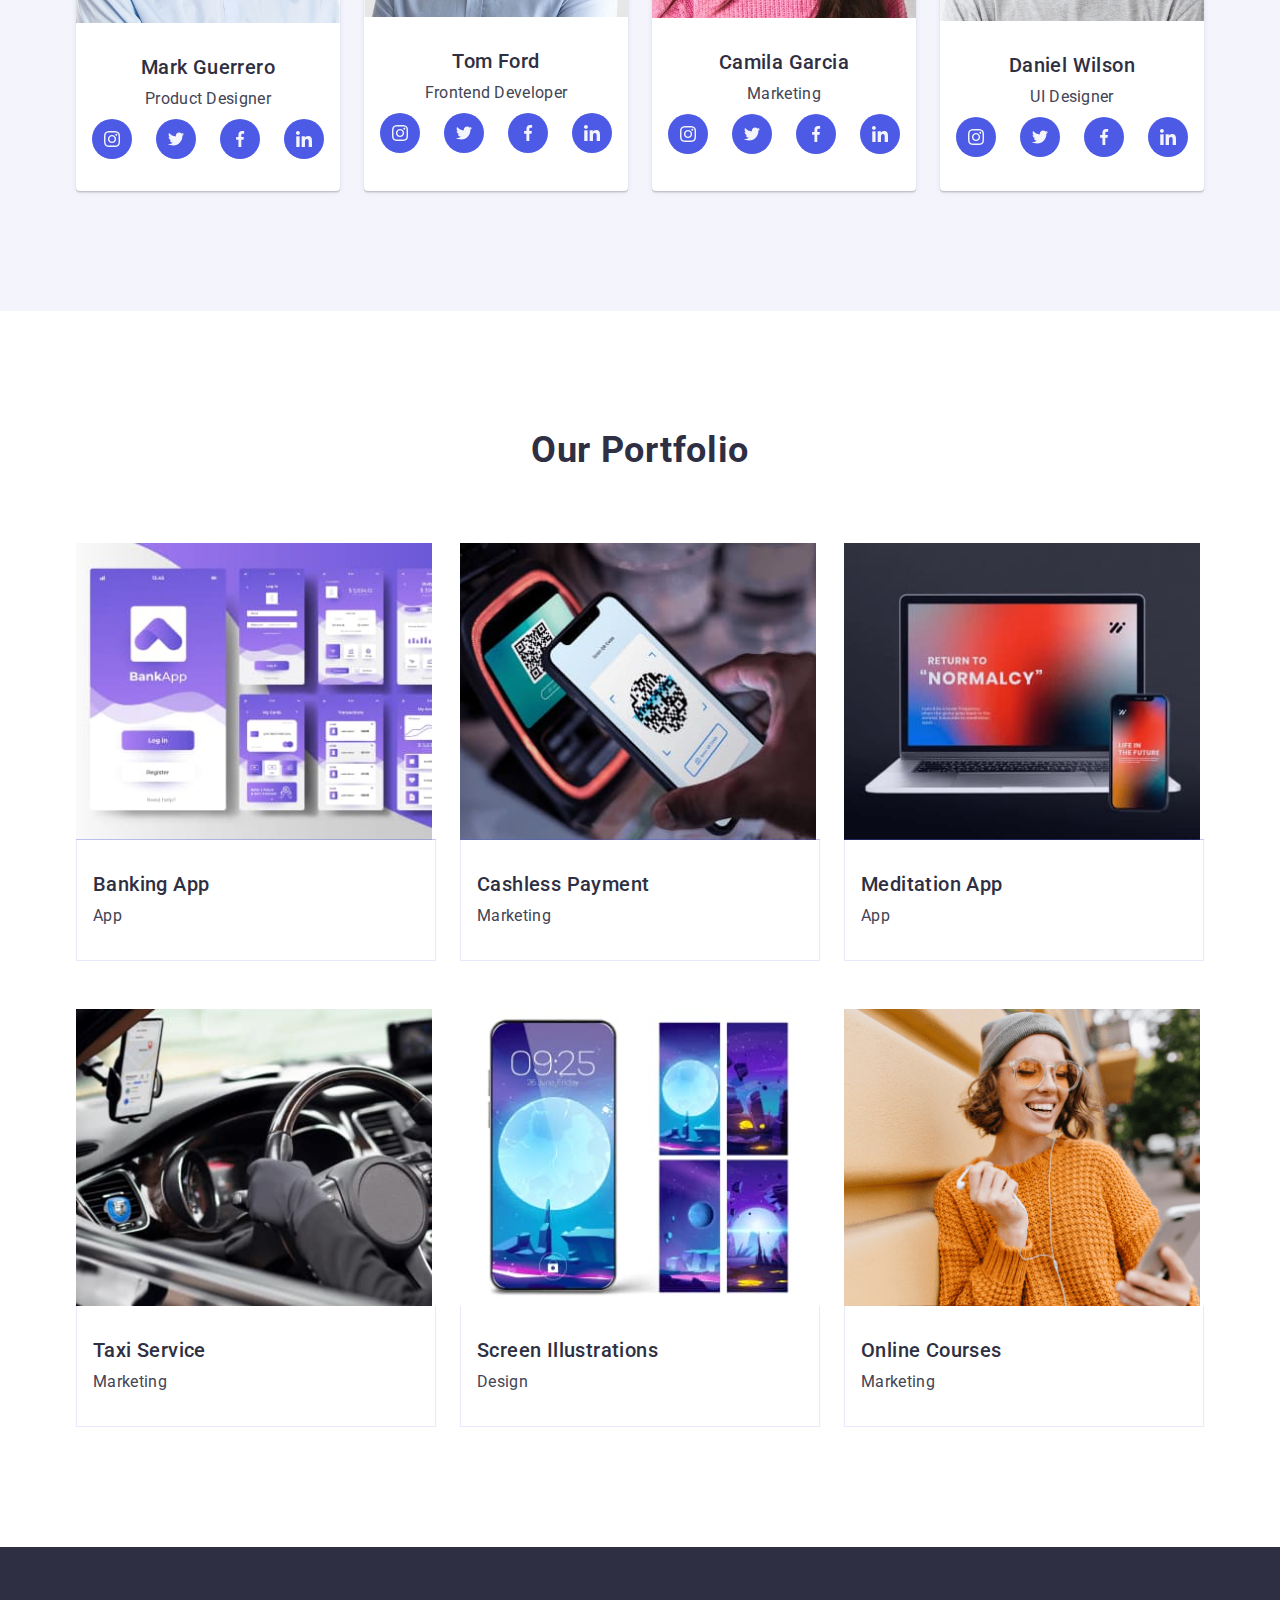
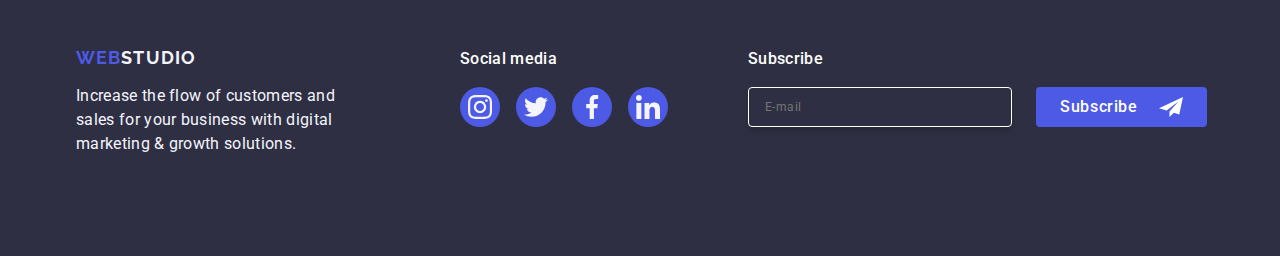
==== commit 5a2c5d3b: "Fixed logo letter-spacing" ====
--- a/index.html
+++ b/index.html
@@ -20,10 +20,9 @@
     <header class="header">
       <div class="container container-flex">
         <nav class="header-navigation">
-          <a class="header-logo" href="./index.html">
-            Web
-            <span class="span-studio">Studio</span>
-          </a>
+          <a class="header-logo" href="./index.html"
+            >Web<span class="span-studio">Studio</span></a
+          >
           <ul class="header-list">
             <li class="header-item">
               <a class="header-link current" href="./index.html">Studio</a>
--- a/css/style.css
+++ b/css/style.css
@@ -48,7 +48,7 @@
     font-size: 18px;
     font-weight: 700;
     line-height: 1.17;
-    letter-spacing: 0.54em;
+    letter-spacing: 0.03em;
     text-transform: uppercase;
     font-family: "Raleway", sans-serif;
     position: relative;
@@ -1123,11 +1123,6 @@
         padding: 0 15px;
     }
 
-    .header-logo {
-        letter-spacing: 0.0338em;
-        font-family: Raleway;
-    }
-
     .backdrop-menu {
         display: none;
     }
@@ -1284,7 +1279,6 @@
         margin: 0;
         margin-left: 80px;
         text-align: left;
-
     }
 
     .ul-footer {
